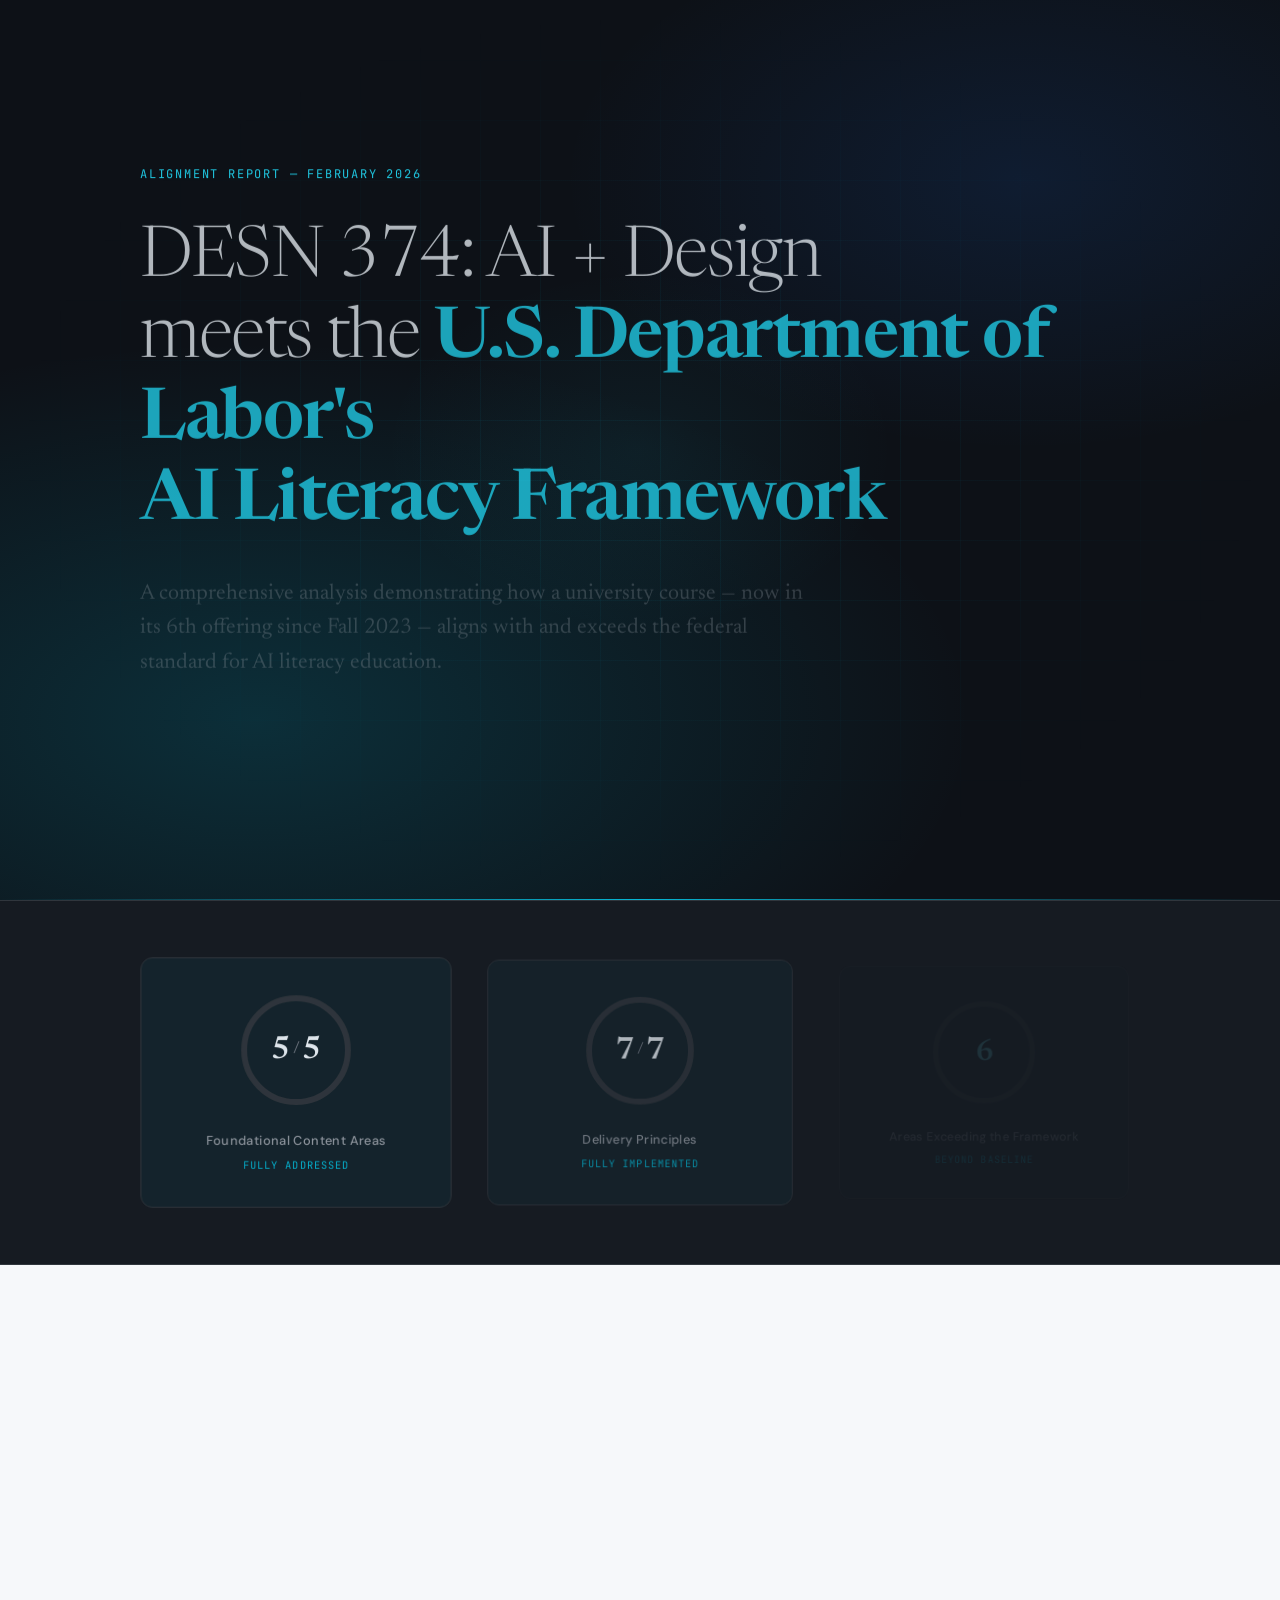
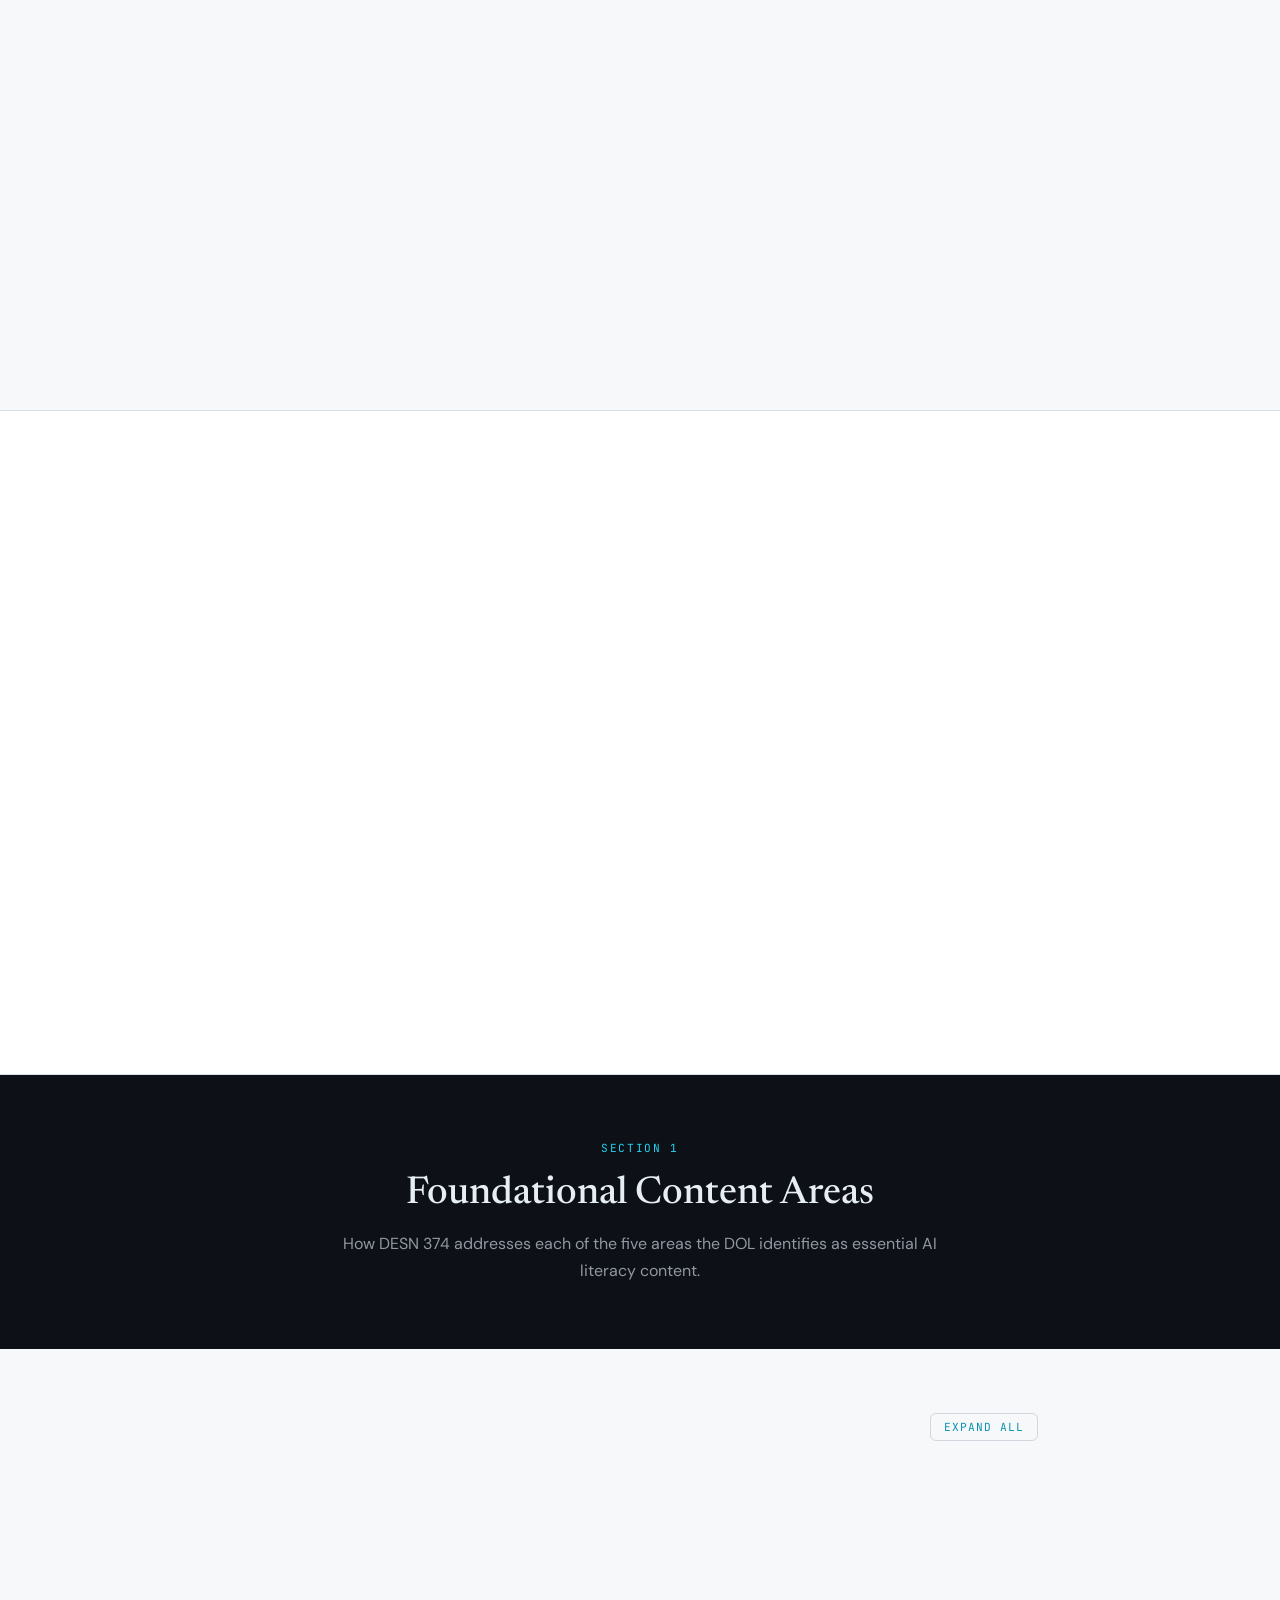
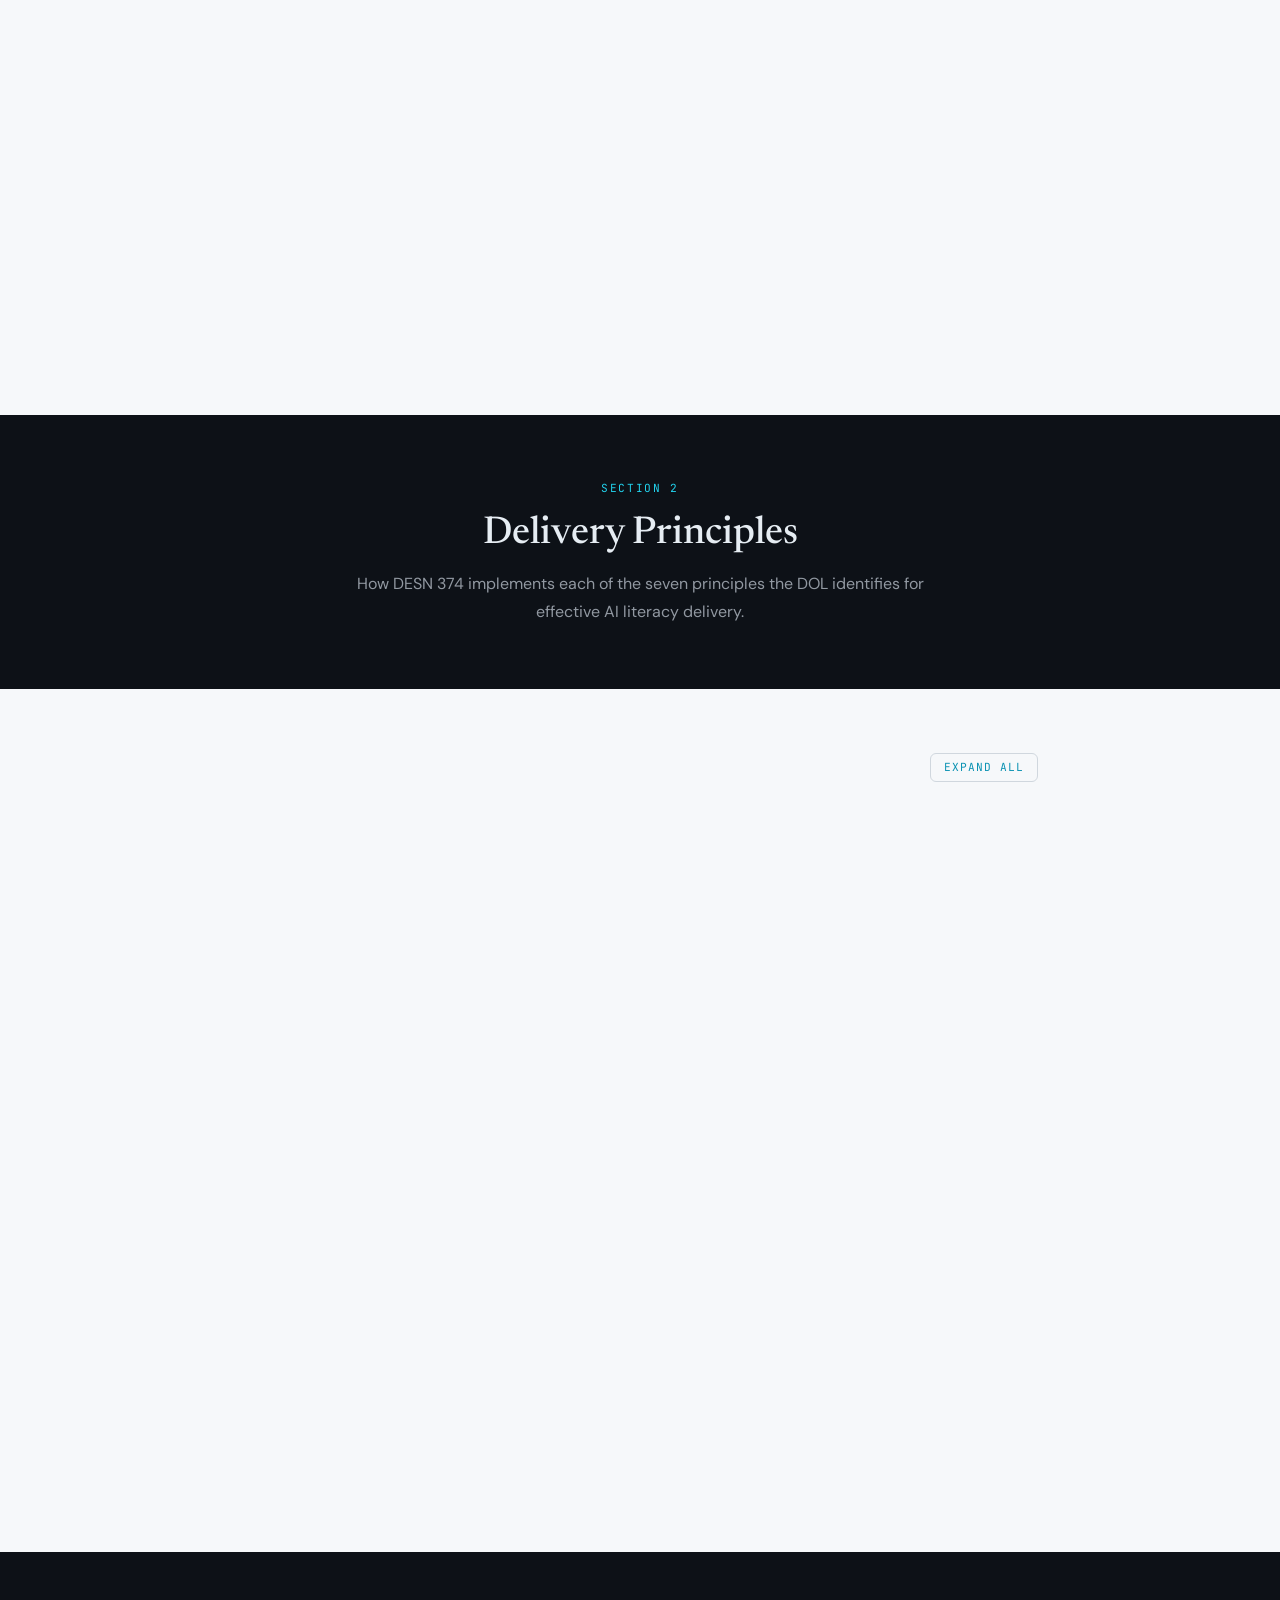
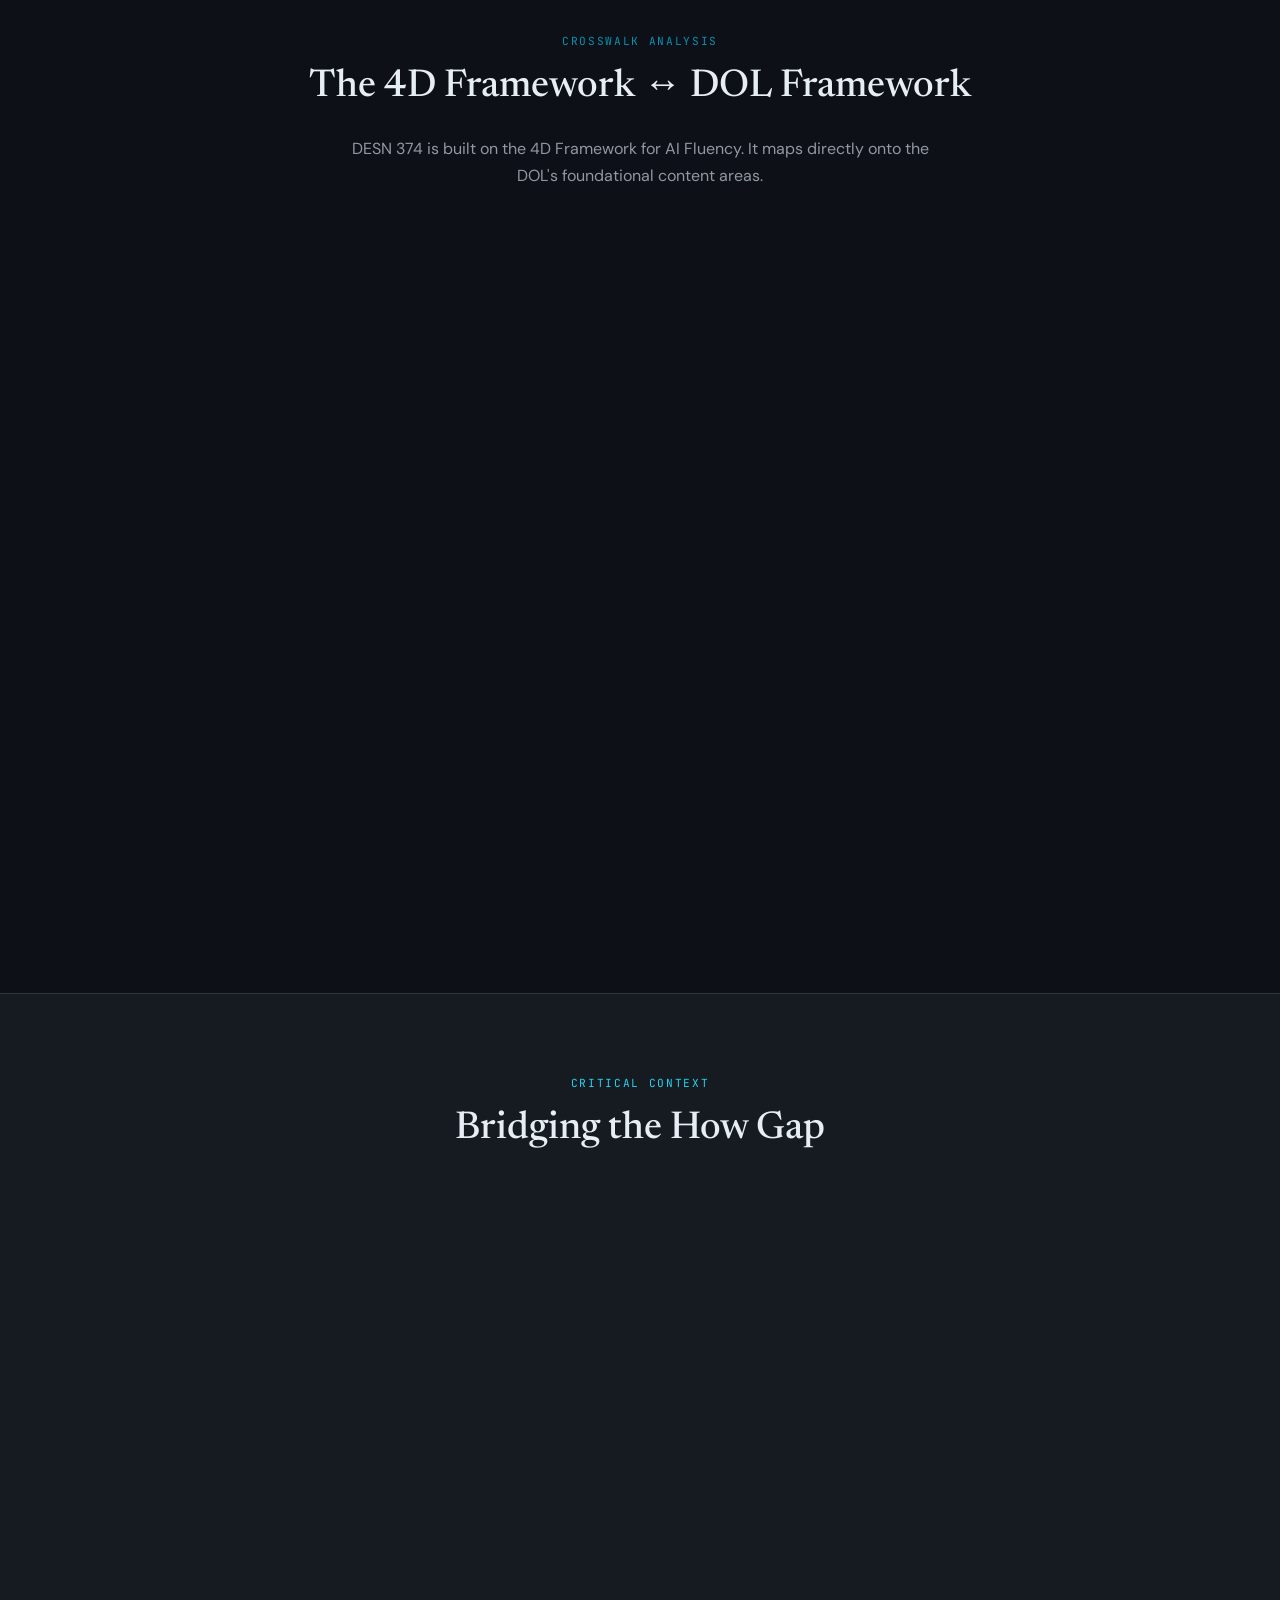
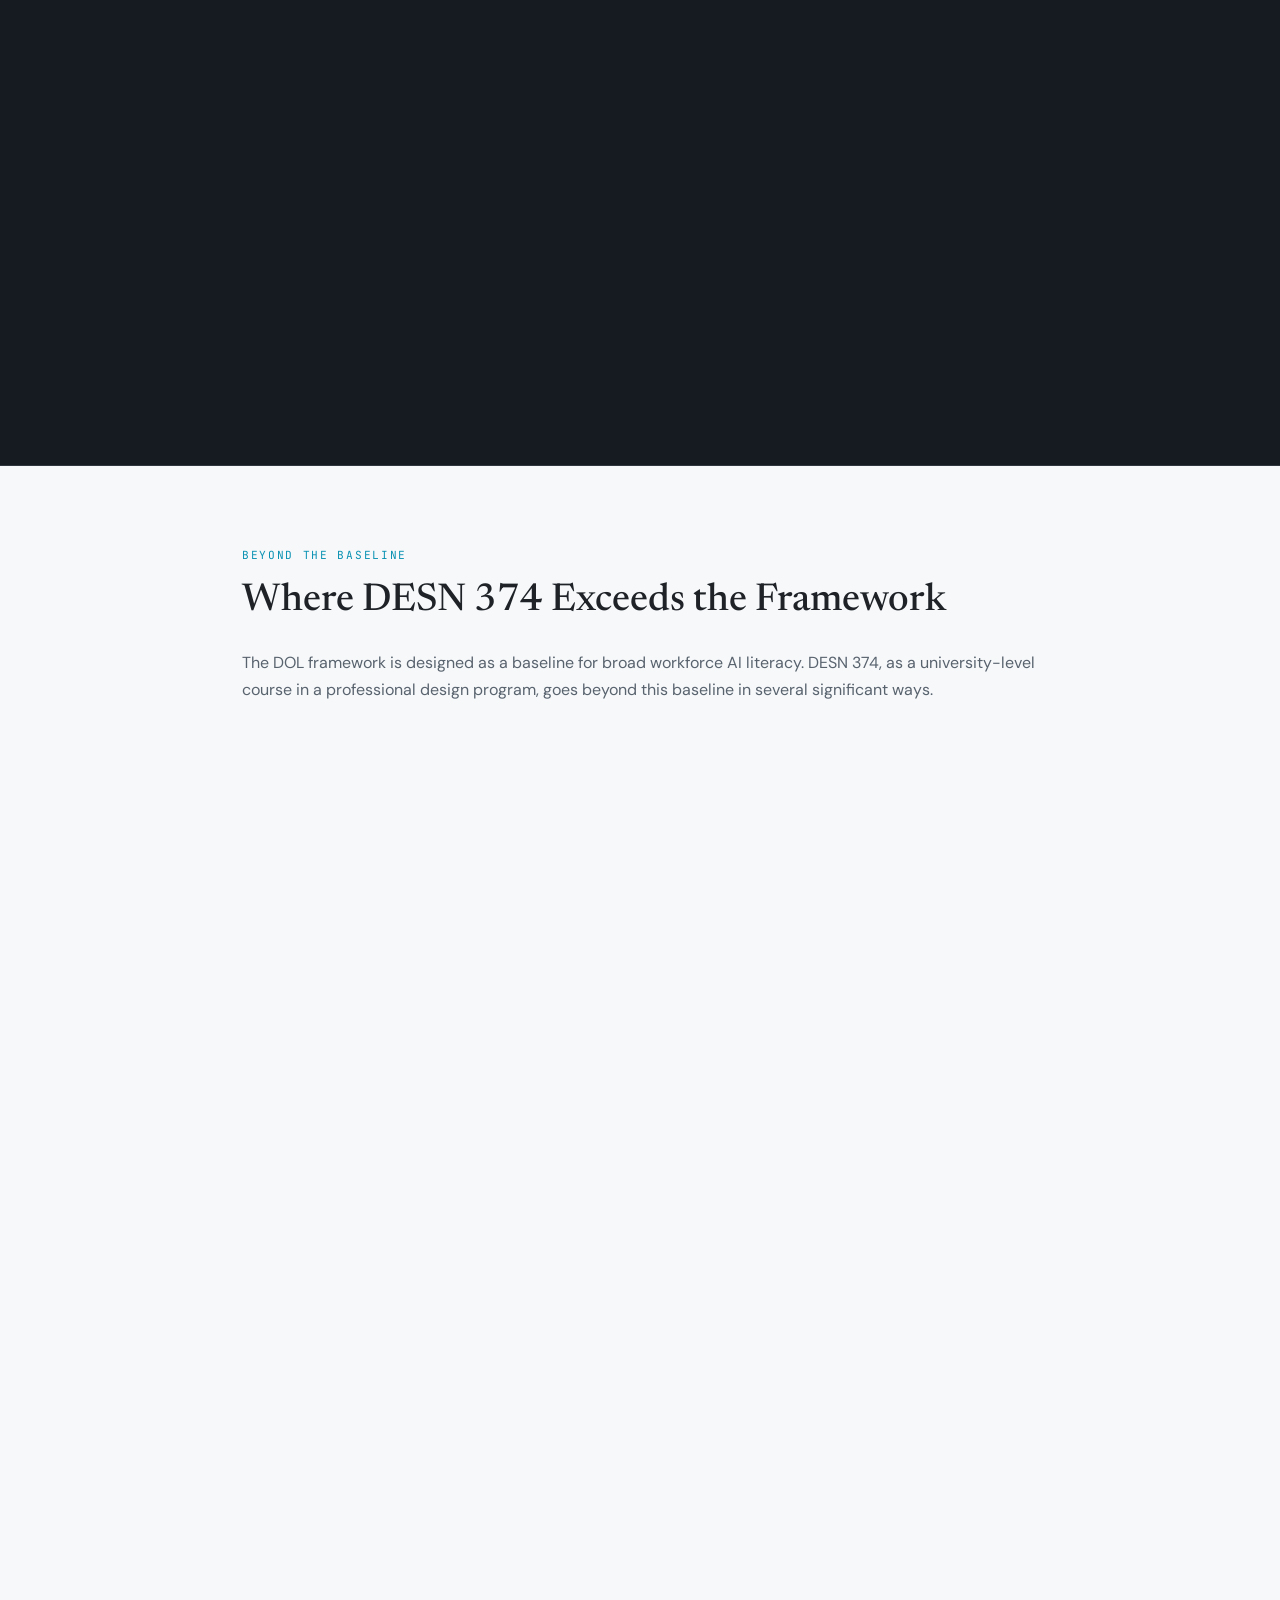
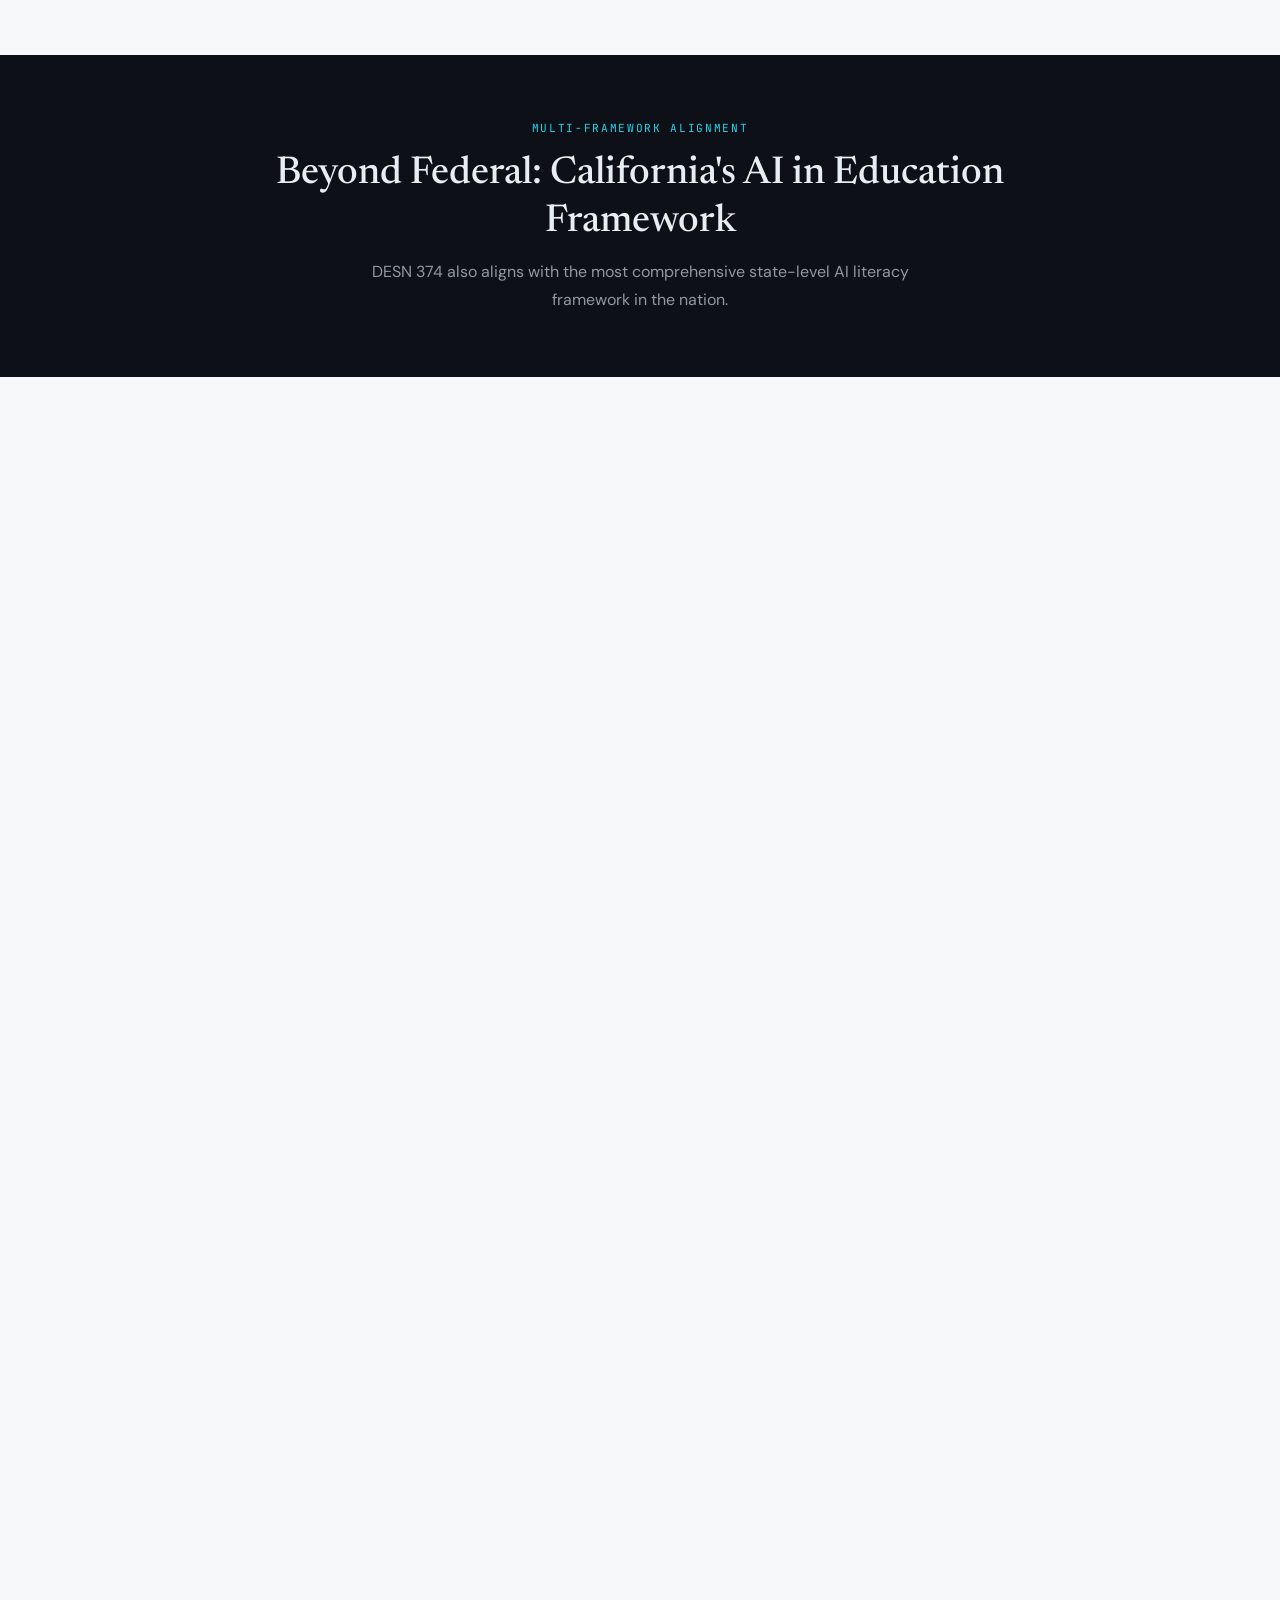
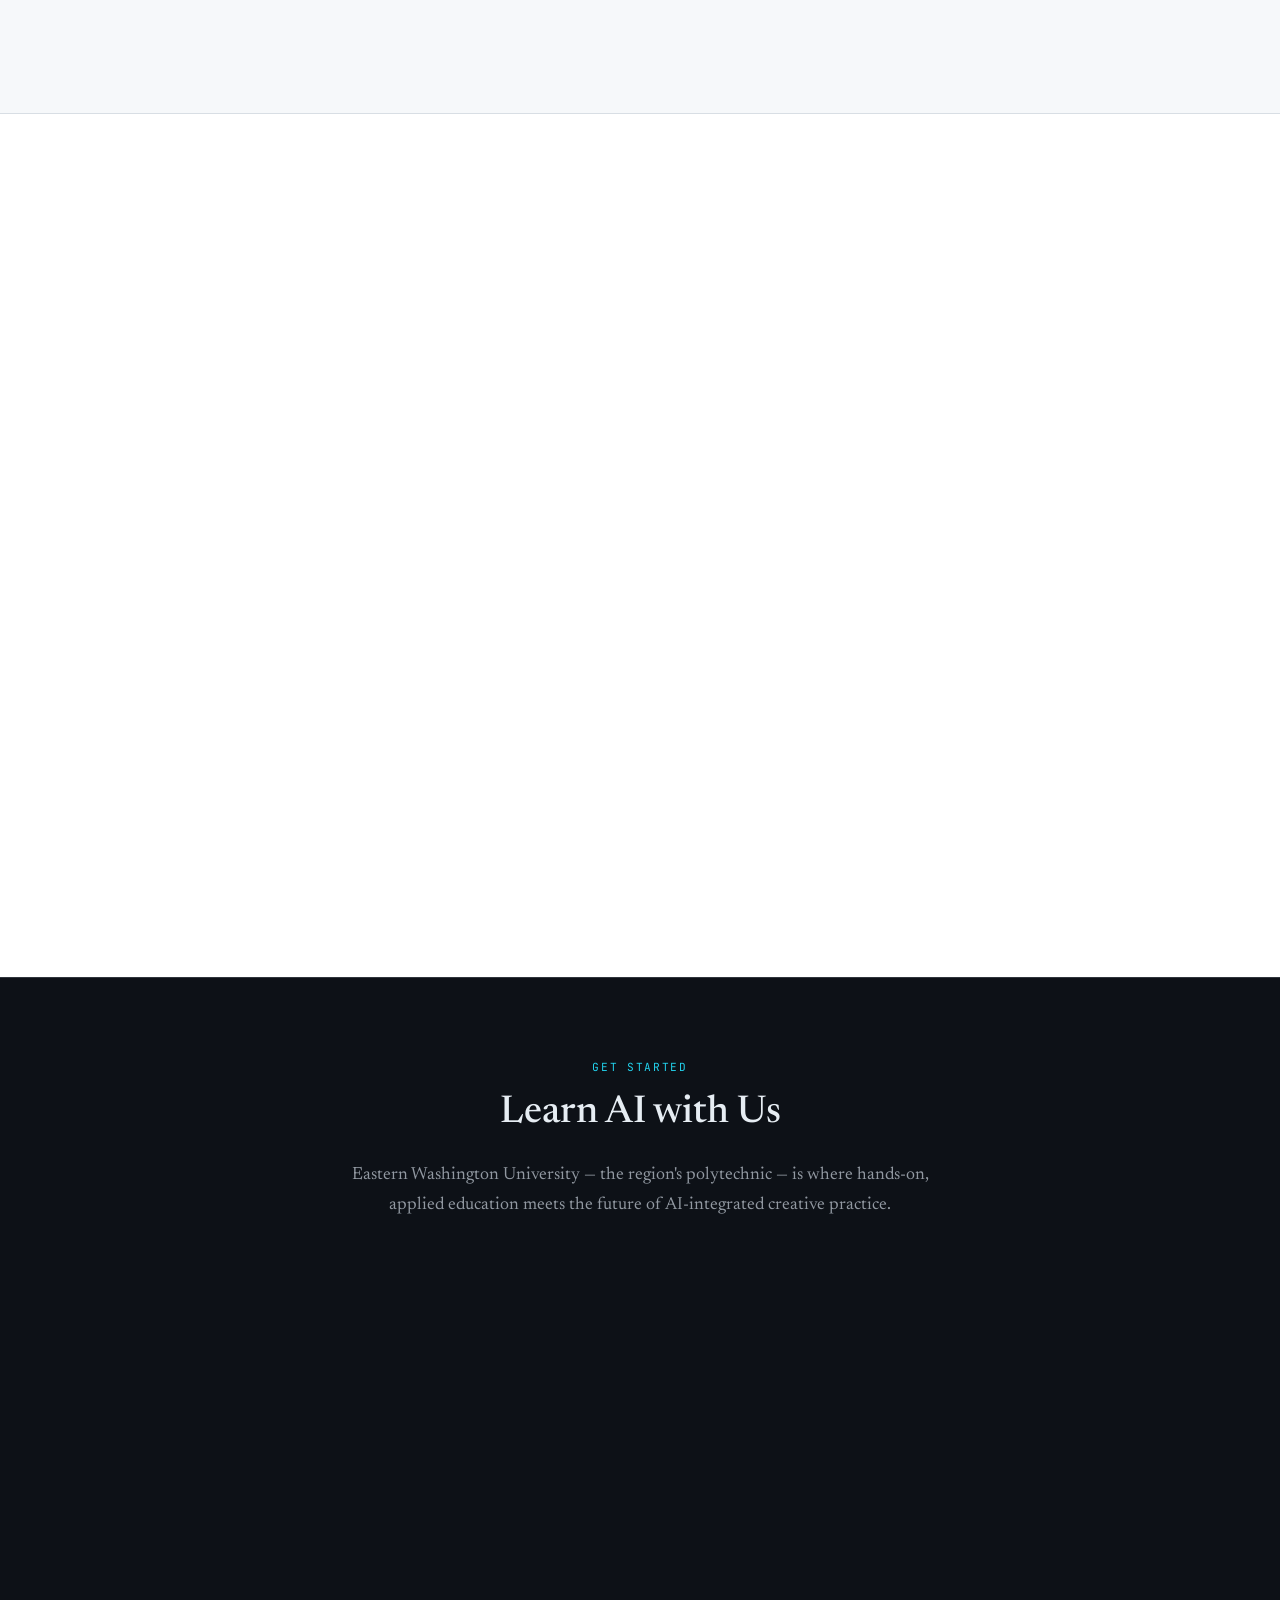
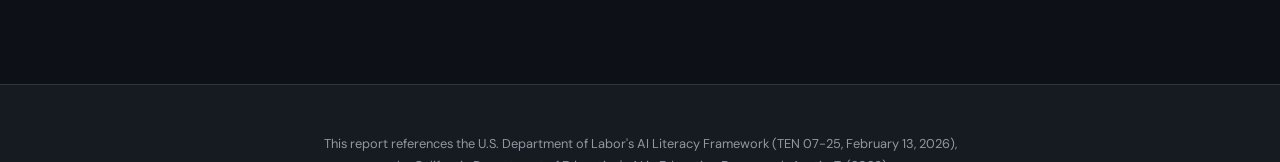
==== index.html @ f333338f "Add index.html redirect to alignment report Co-Authored-By: Claude Opus 4.6 <noreply@anthropic.com>" ====
<!DOCTYPE html>
<html lang="en">
<head>
<meta charset="UTF-8">
<meta http-equiv="refresh" content="0;url=alignment-report.html">
<title>Redirecting…</title>
</head>
<body>
<p><a href="alignment-report.html">View the alignment report</a></p>
</body>
</html>
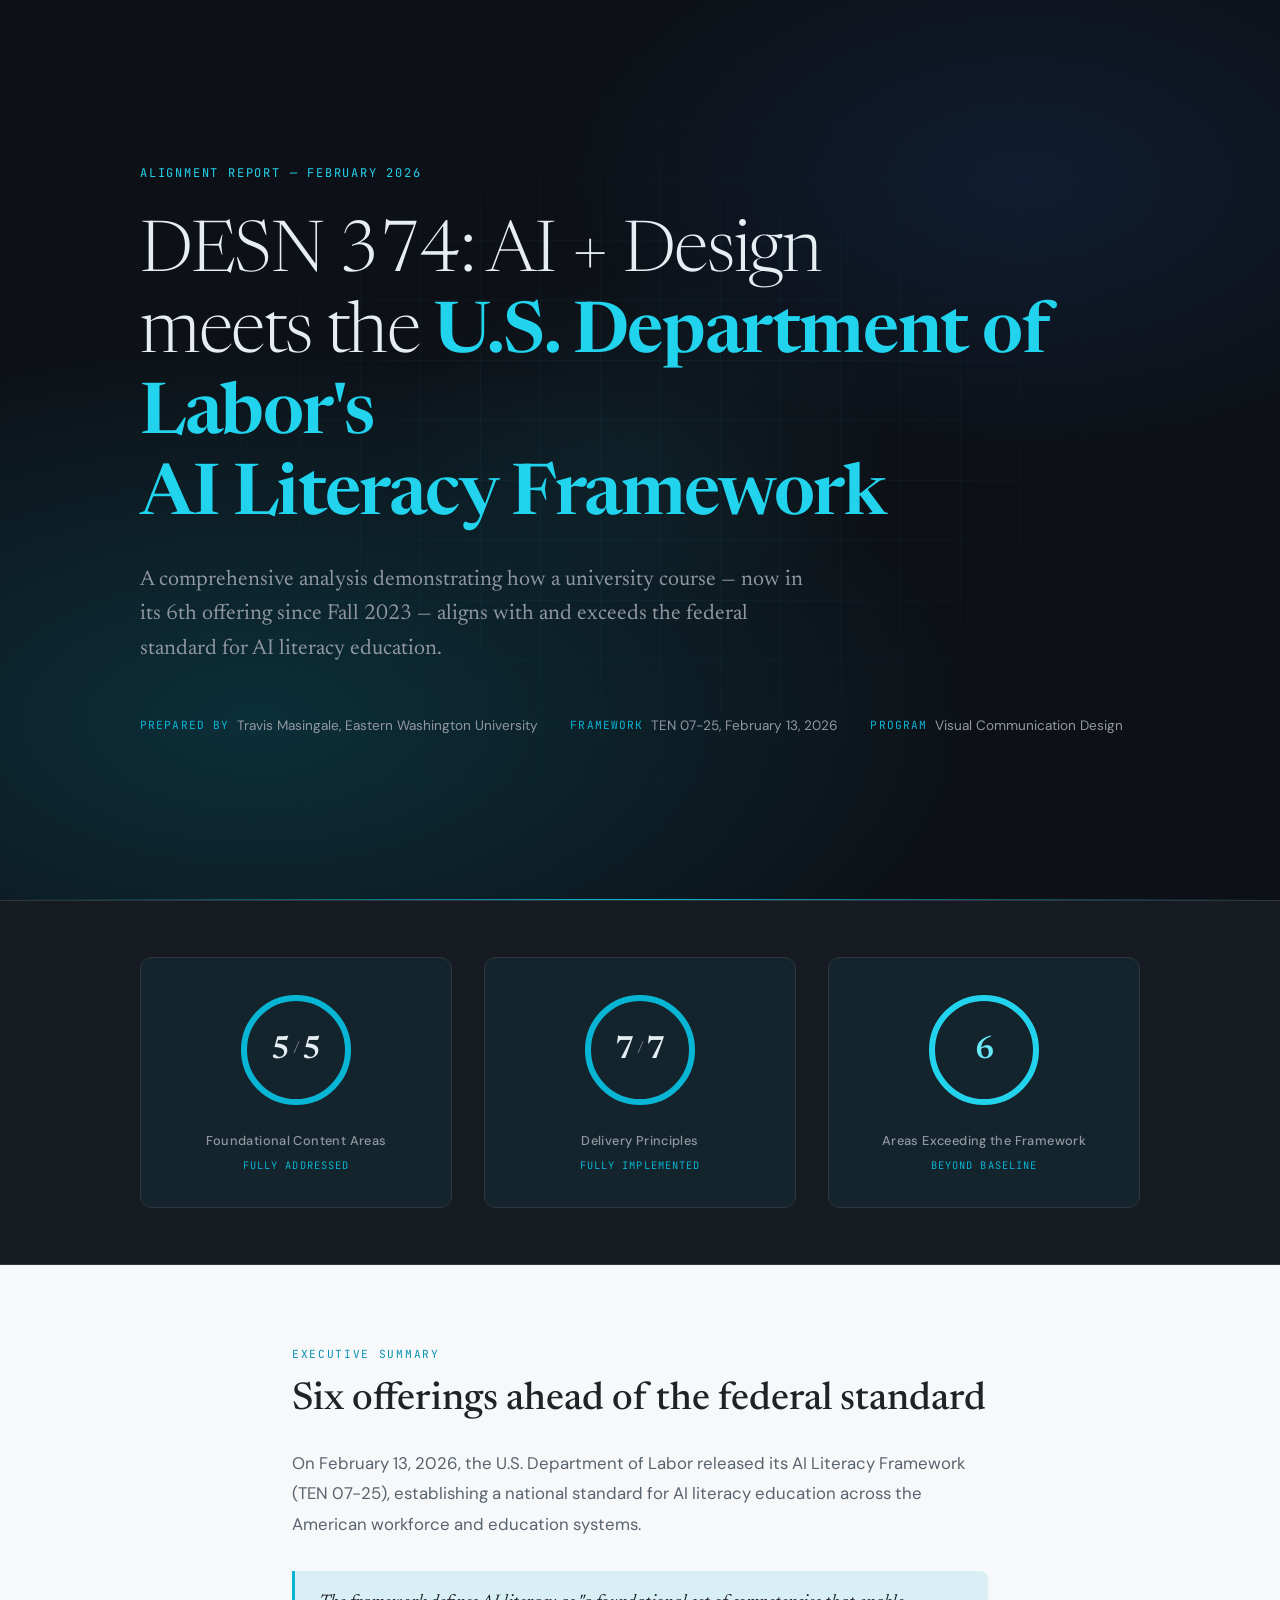
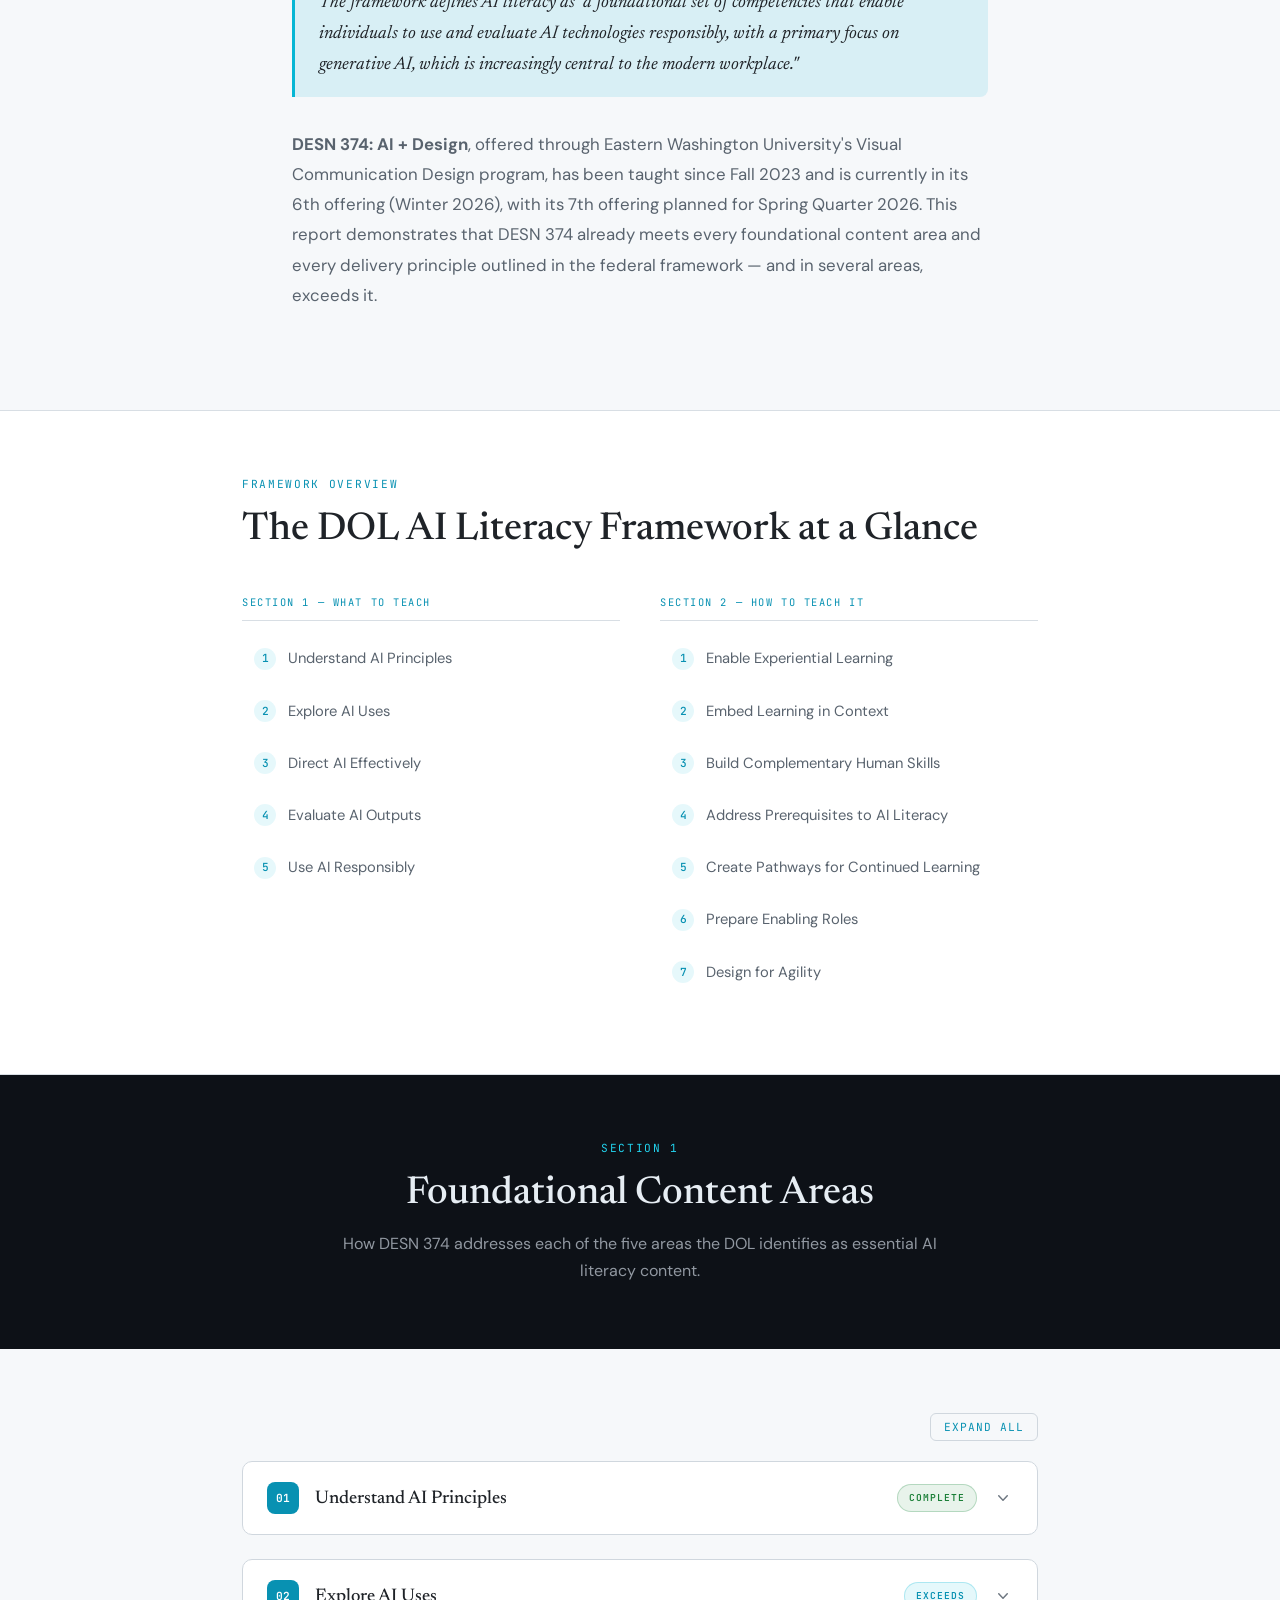
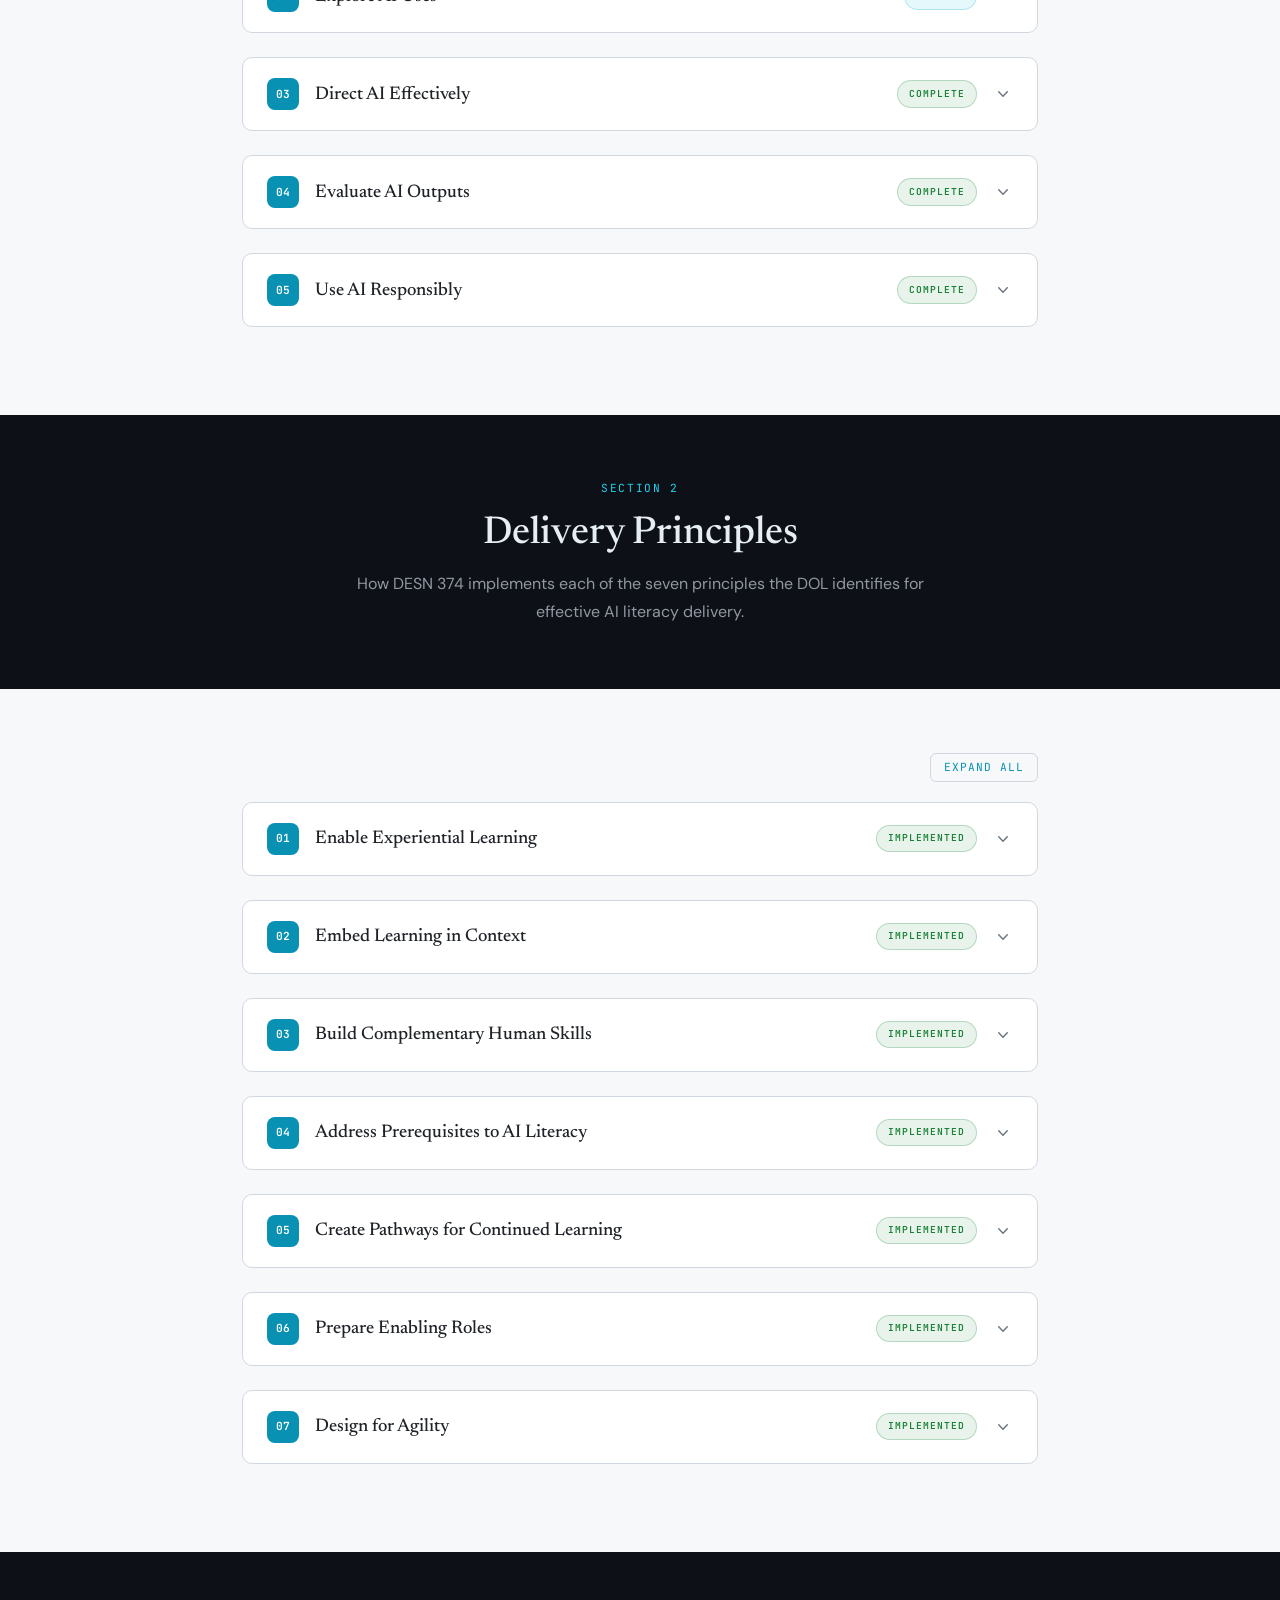
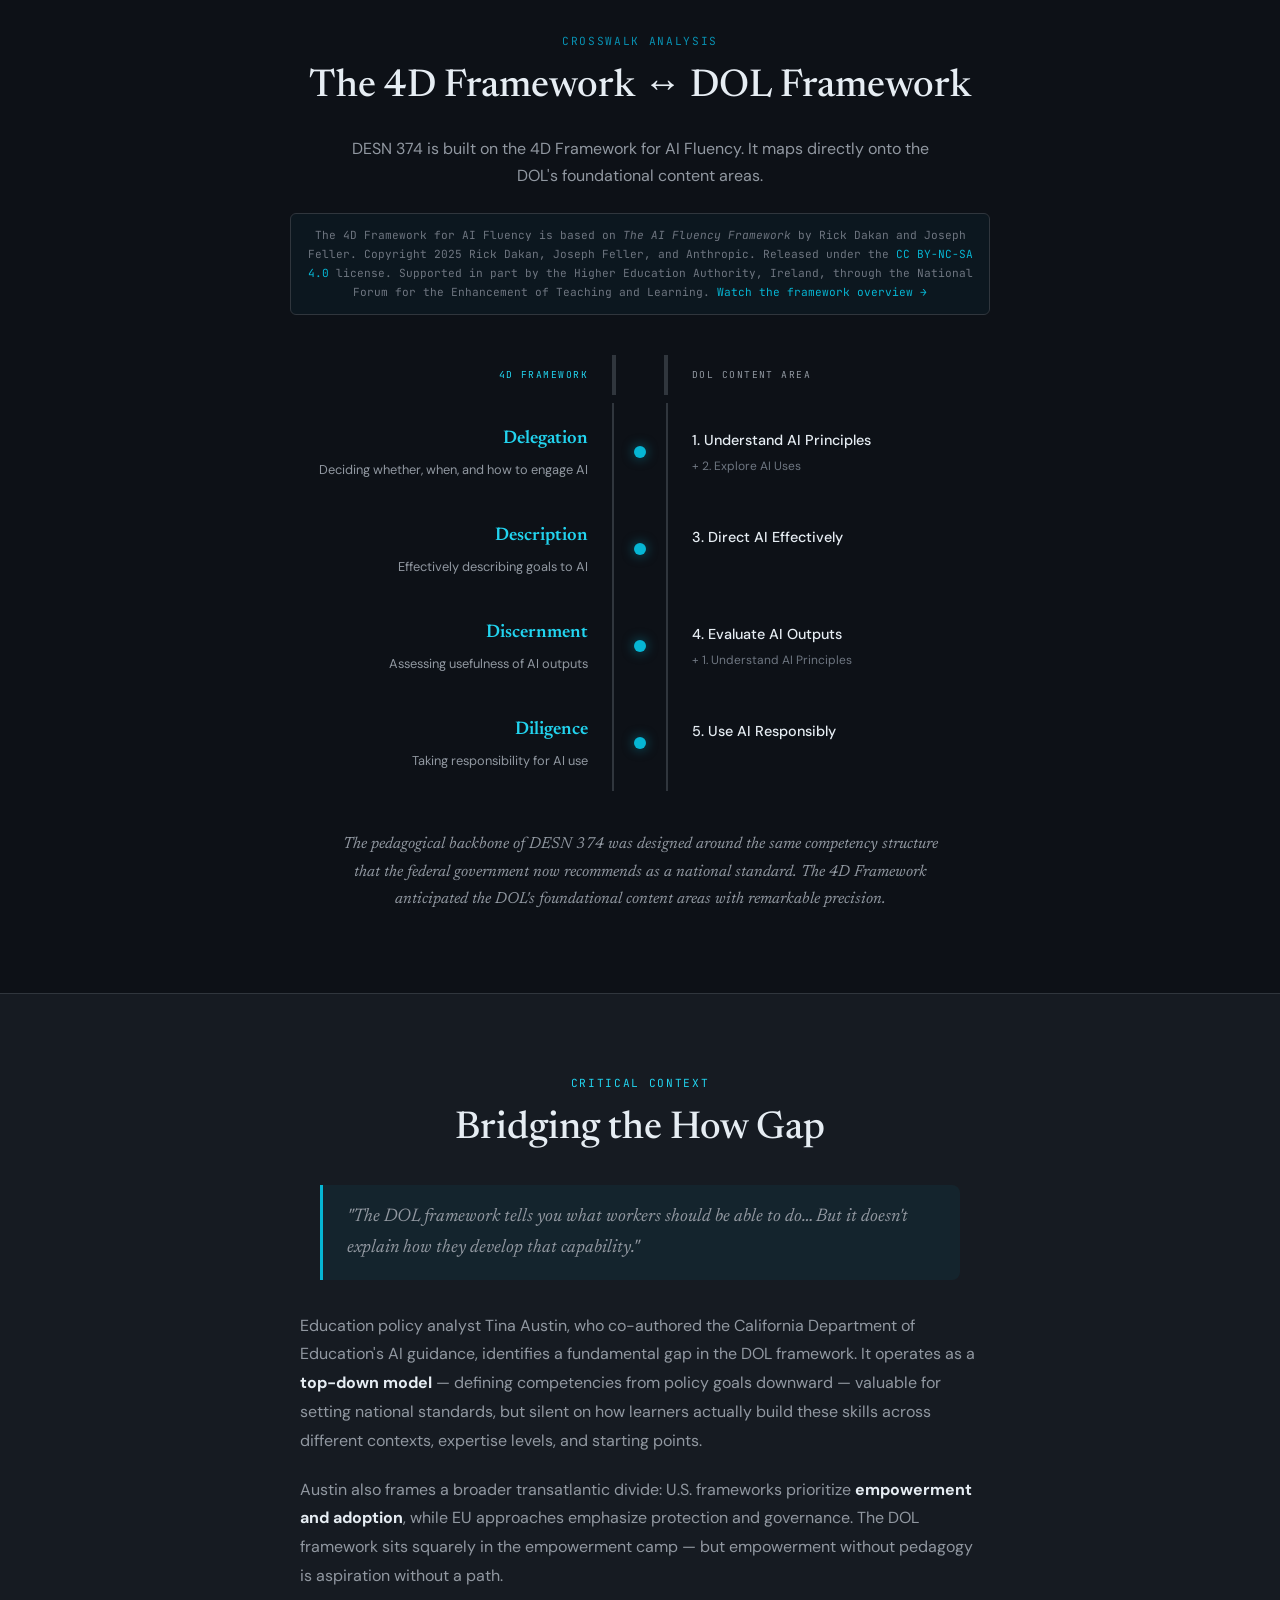
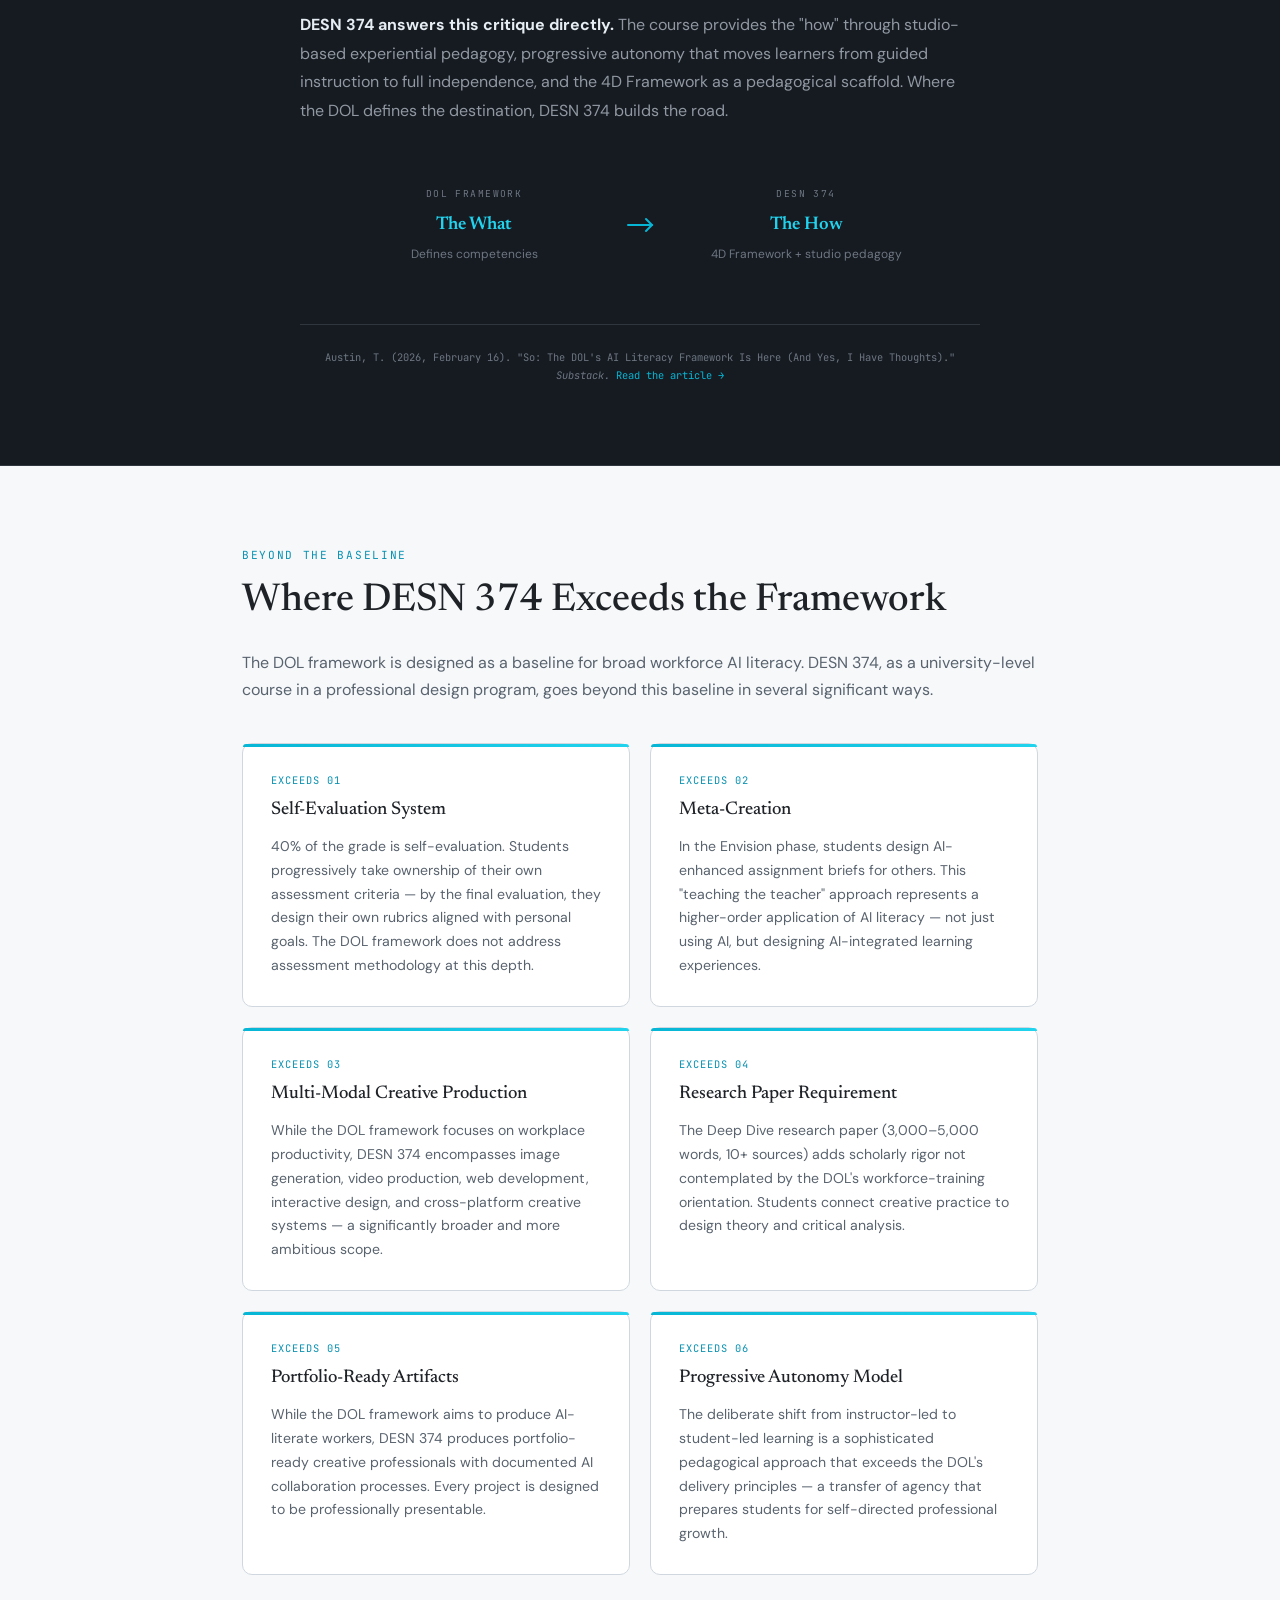
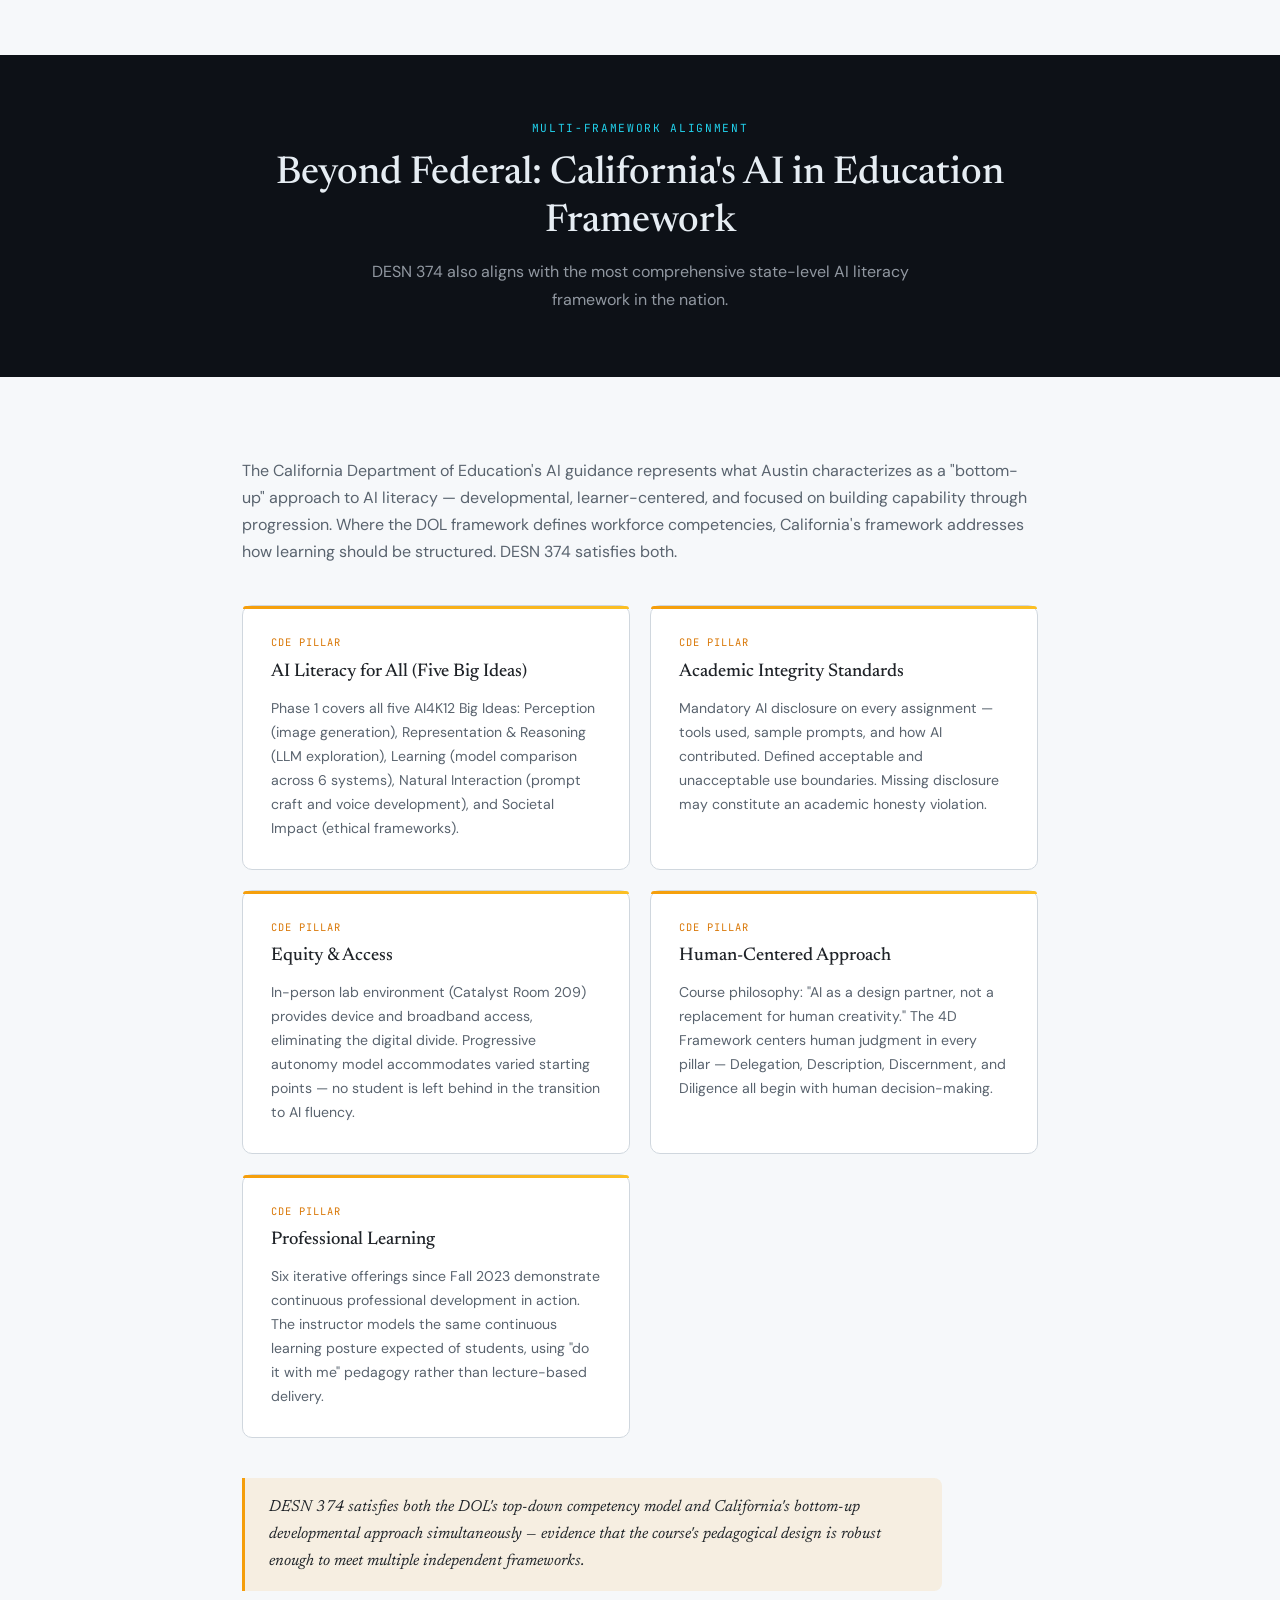
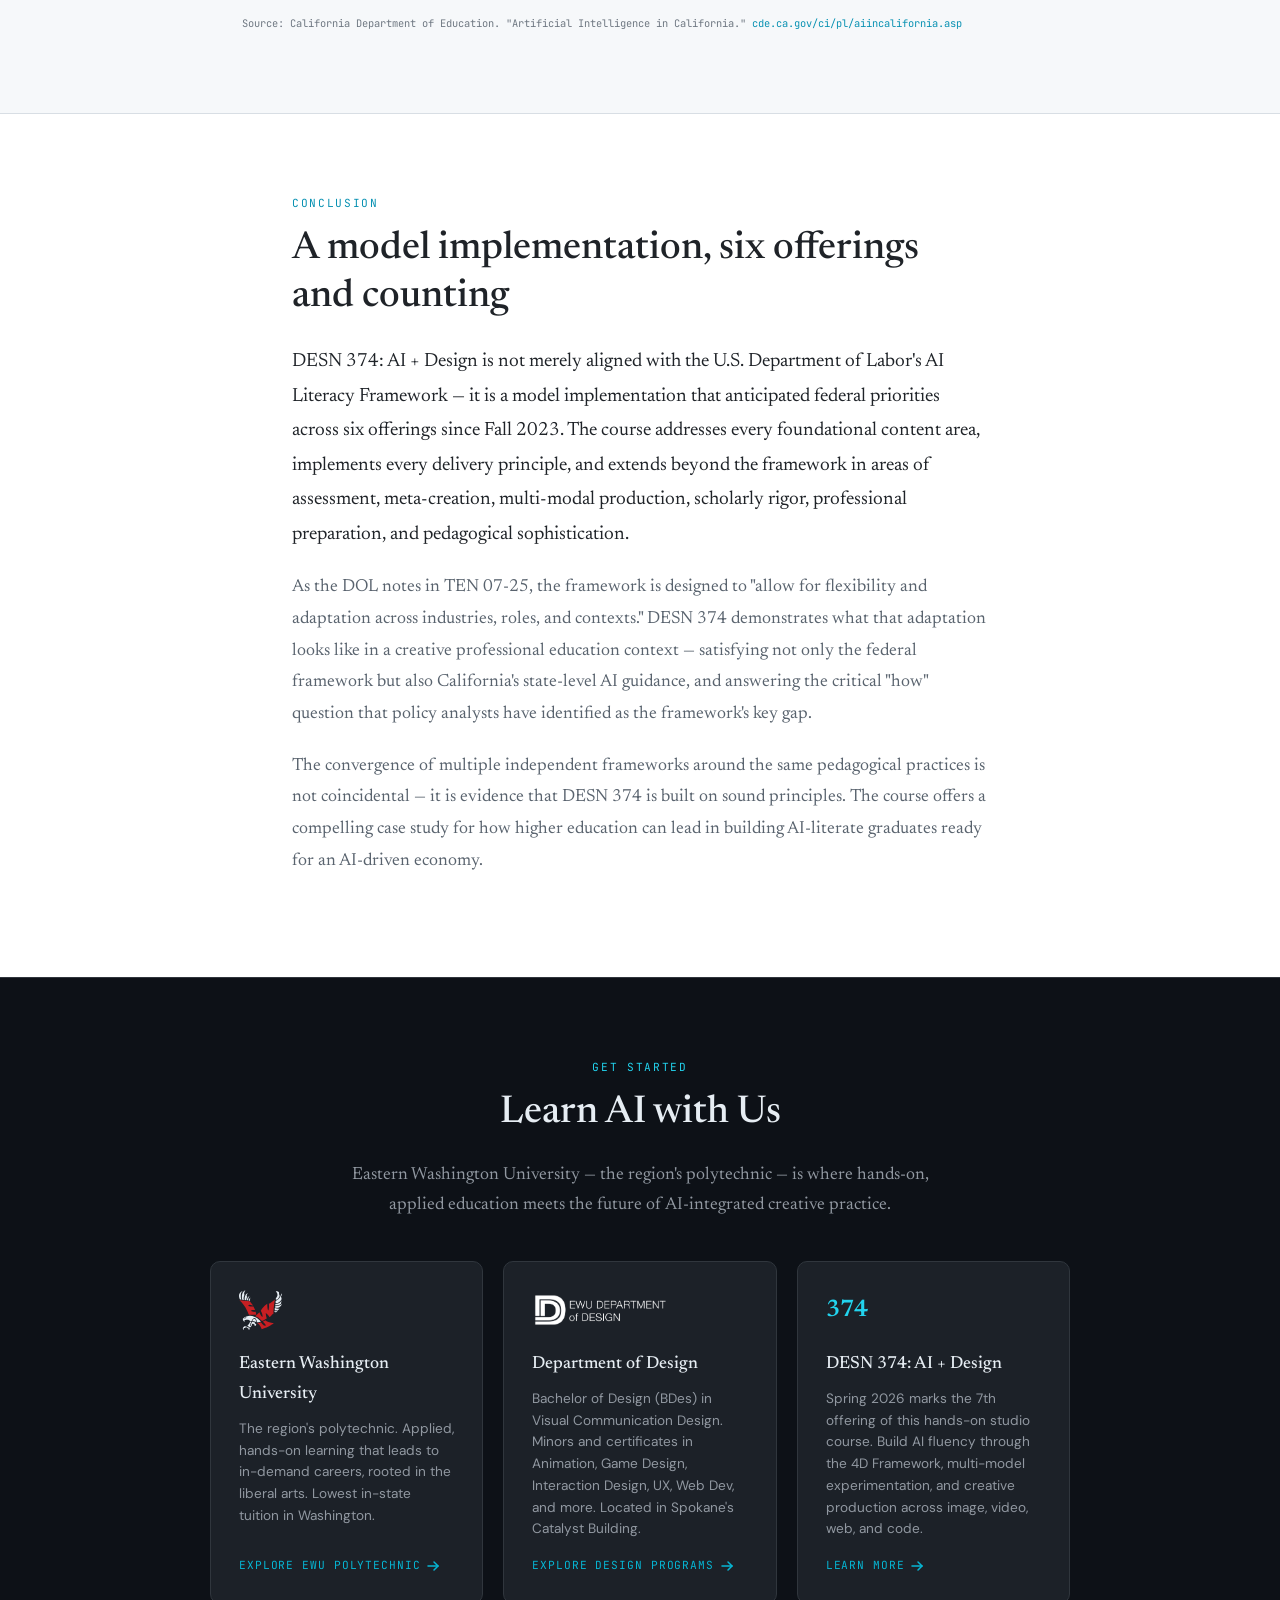
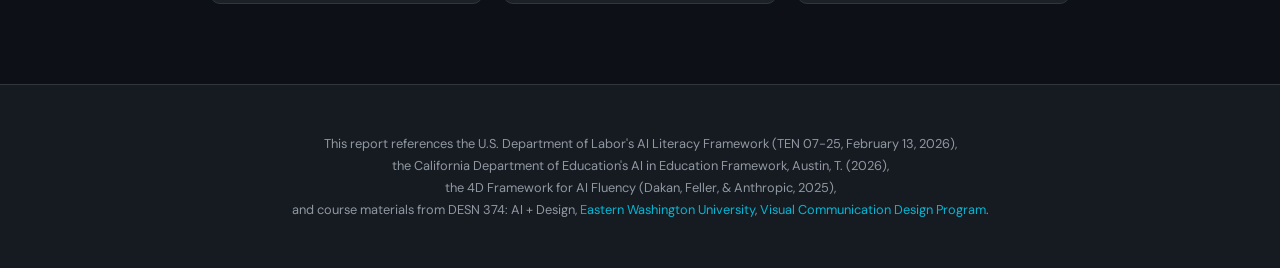
==== commit b2689f3f: "Rename alignment-report.html to index.html" ====
--- a/index.html
+++ b/index.html
@@ -2,10 +2,975 @@
 <html lang="en">
 <head>
 <meta charset="UTF-8">
-<meta http-equiv="refresh" content="0;url=alignment-report.html">
-<title>Redirecting…</title>
+<meta name="viewport" content="width=device-width, initial-scale=1.0">
+<title>DESN 374 &times; DOL AI Literacy Framework &mdash; Alignment Report</title>
+<link rel="preconnect" href="https://fonts.googleapis.com">
+<link href="https://fonts.googleapis.com/css2?family=Newsreader:ital,opsz,wght@0,6..72,300;0,6..72,400;0,6..72,500;0,6..72,600;0,6..72,700;1,6..72,400;1,6..72,500&family=DM+Sans:ital,wght@0,300;0,400;0,500;0,600;0,700;1,400&family=JetBrains+Mono:wght@400;500&display=swap" rel="stylesheet">
+<link rel="stylesheet" href="alignment-report.css">
 </head>
 <body>
-<p><a href="alignment-report.html">View the alignment report</a></p>
+
+<!-- Skip Link (accessibility) -->
+<a href="#main-content" class="skip-link">Skip to main content</a>
+
+<!-- ============================================
+     HERO
+     ============================================ -->
+<section class="hero">
+  <div class="hero-grid"></div>
+  <div class="hero-content">
+    <div class="hero-eyebrow">Alignment Report &mdash; February 2026</div>
+    <h1 class="hero-title">DESN&nbsp;374: AI&nbsp;+&nbsp;Design<br>meets the <strong>U.S. Department of Labor's<br>AI Literacy Framework</strong></h1>
+    <p class="hero-subtitle">A comprehensive analysis demonstrating how a university course — now in its 6th offering since Fall 2023 — aligns with and exceeds the federal standard for AI literacy education.</p>
+    <div class="hero-meta">
+      <span><span class="label">Prepared by</span> Travis Masingale, Eastern Washington University</span>
+      <span><span class="label">Framework</span> TEN 07-25, February 13, 2026</span>
+      <span><span class="label">Program</span> Visual Communication Design</span>
+    </div>
+  </div>
+</section>
+
+<!-- ============================================
+     SCORE BANNER
+     ============================================ -->
+<section class="score-banner">
+  <div class="score-banner-inner">
+    <div class="score-card">
+      <div class="score-ring">
+        <svg viewBox="0 0 120 120">
+          <circle class="track" cx="60" cy="60" r="52"/>
+          <circle class="fill" cx="60" cy="60" r="52"/>
+        </svg>
+        <div class="score-number">5<span>/</span>5</div>
+      </div>
+      <div class="score-label">Foundational Content Areas</div>
+      <div class="score-sublabel">Fully Addressed</div>
+    </div>
+    <div class="score-card">
+      <div class="score-ring">
+        <svg viewBox="0 0 120 120">
+          <circle class="track" cx="60" cy="60" r="52"/>
+          <circle class="fill" cx="60" cy="60" r="52"/>
+        </svg>
+        <div class="score-number">7<span>/</span>7</div>
+      </div>
+      <div class="score-label">Delivery Principles</div>
+      <div class="score-sublabel">Fully Implemented</div>
+    </div>
+    <div class="score-card">
+      <div class="score-ring">
+        <svg viewBox="0 0 120 120">
+          <circle class="track" cx="60" cy="60" r="52"/>
+          <circle class="fill" cx="60" cy="60" r="52" style="stroke: var(--teal-300);"/>
+        </svg>
+        <div class="score-number" style="color: var(--teal-200);">6</div>
+      </div>
+      <div class="score-label">Areas Exceeding the Framework</div>
+      <div class="score-sublabel">Beyond Baseline</div>
+    </div>
+  </div>
+</section>
+
+<!-- ============================================
+     EXECUTIVE SUMMARY
+     ============================================ -->
+<section class="executive-summary" id="main-content">
+  <div class="container reveal">
+    <span class="section-number">Executive Summary</span>
+    <h2 class="section-title">Six offerings ahead of the federal standard</h2>
+    <p>On February 13, 2026, the U.S. Department of Labor released its AI Literacy Framework (TEN 07-25), establishing a national standard for AI literacy education across the American workforce and education systems.</p>
+    <div class="definition">
+      The framework defines AI literacy as "a foundational set of competencies that enable individuals to use and evaluate AI technologies responsibly, with a primary focus on generative AI, which is increasingly central to the modern workplace."
+    </div>
+    <p><strong>DESN 374: AI + Design</strong>, offered through Eastern Washington University's Visual Communication Design program, has been taught since Fall 2023 and is currently in its 6th offering (Winter 2026), with its 7th offering planned for Spring Quarter 2026. This report demonstrates that DESN 374 already meets every foundational content area and every delivery principle outlined in the federal framework &mdash; and in several areas, exceeds it.</p>
+  </div>
+</section>
+
+<!-- ============================================
+     FRAMEWORK OVERVIEW
+     ============================================ -->
+<section class="framework-overview">
+  <div class="container reveal">
+    <span class="section-number">Framework Overview</span>
+    <h2 class="section-title">The DOL AI Literacy Framework at a Glance</h2>
+    <div class="two-col">
+      <div>
+        <div class="col-header">Section 1 &mdash; What to Teach</div>
+        <ul class="framework-list">
+          <li><span class="num">1</span> Understand AI Principles</li>
+          <li><span class="num">2</span> Explore AI Uses</li>
+          <li><span class="num">3</span> Direct AI Effectively</li>
+          <li><span class="num">4</span> Evaluate AI Outputs</li>
+          <li><span class="num">5</span> Use AI Responsibly</li>
+        </ul>
+      </div>
+      <div>
+        <div class="col-header">Section 2 &mdash; How to Teach It</div>
+        <ul class="framework-list">
+          <li><span class="num">1</span> Enable Experiential Learning</li>
+          <li><span class="num">2</span> Embed Learning in Context</li>
+          <li><span class="num">3</span> Build Complementary Human Skills</li>
+          <li><span class="num">4</span> Address Prerequisites to AI Literacy</li>
+          <li><span class="num">5</span> Create Pathways for Continued Learning</li>
+          <li><span class="num">6</span> Prepare Enabling Roles</li>
+          <li><span class="num">7</span> Design for Agility</li>
+        </ul>
+      </div>
+    </div>
+  </div>
+</section>
+
+<!-- ============================================
+     SECTION 1: FOUNDATIONAL CONTENT AREAS
+     ============================================ -->
+<div class="section-divider">
+  <div class="container">
+    <span class="section-number">Section 1</span>
+    <h2 class="section-title">Foundational Content Areas</h2>
+    <p>How DESN 374 addresses each of the five areas the DOL identifies as essential AI literacy content.</p>
+  </div>
+</div>
+
+<section class="alignment-section">
+  <div class="container">
+
+    <div class="section-controls">
+      <button class="toggle-all-btn" type="button">Expand All</button>
+    </div>
+
+    <!-- CONTENT AREA 1 -->
+    <div class="content-area reveal" id="ca1">
+      <div class="content-area-header">
+        <span class="ca-number">01</span>
+        <span class="ca-title">Understand AI Principles</span>
+        <span class="ca-badge complete">Complete</span>
+        <svg class="ca-chevron" viewBox="0 0 20 20" fill="currentColor"><path fill-rule="evenodd" d="M5.23 7.21a.75.75 0 011.06.02L10 11.168l3.71-3.938a.75.75 0 111.08 1.04l-4.25 4.5a.75.75 0 01-1.08 0l-4.25-4.5a.75.75 0 01.02-1.06z"/></svg>
+      </div>
+      <div class="content-area-body">
+        <div class="content-area-inner">
+          <div class="dol-quote">DOL: "A foundational component of AI literacy is developing a clear grasp of what artificial intelligence is and how it works&hellip; the vocabulary and mental models needed to understand how today's AI tools operate."</div>
+          <table class="alignment-table">
+            <thead><tr><th>DOL Sub-Area</th><th class="check-cell"></th><th>DESN 374 Course Element</th></tr></thead>
+            <tbody>
+              <tr>
+                <td>Pattern recognition &amp; probabilistic outputs</td>
+                <td class="check-cell"><span class="check-icon">&#10003;</span></td>
+                <td>Phase 1 "Immerse" (Weeks 1-5): Students test 6 different AI models, directly observing how the same prompt produces different outputs across systems</td>
+              </tr>
+              <tr>
+                <td>Capabilities and modalities</td>
+                <td class="check-cell"><span class="check-icon">&#10003;</span></td>
+                <td>AI Field Guide project: Students document text, image, video, and code generation capabilities across GPT-5.2, Claude Opus 4.5, Gemini 3.0 Pro, and 3 additional models</td>
+              </tr>
+              <tr>
+                <td>Training and inference</td>
+                <td class="check-cell"><span class="check-icon">&#10003;</span></td>
+                <td>Week 1 "Surveying the Landscape": Students research and map the AI ecosystem, understanding how models are built and deployed</td>
+              </tr>
+              <tr>
+                <td>Hallucinations and accuracy limits</td>
+                <td class="check-cell"><span class="check-icon">&#10003;</span></td>
+                <td>Week 2 "Calibrating Trust": An entire week dedicated to model testing and understanding reliability limits</td>
+              </tr>
+              <tr>
+                <td>Human design and oversight</td>
+                <td class="check-cell"><span class="check-icon">&#10003;</span></td>
+                <td>4D Framework "Delegation" pillar: Students learn to decide <em>whether, when, and how</em> to engage with AI &mdash; centering human judgment</td>
+              </tr>
+            </tbody>
+          </table>
+          <div class="strength-note"><strong>Strength of Alignment: Complete</strong> &mdash; Phase 1 is structured entirely around building mental models of how AI works through direct experimentation with multiple systems.</div>
+        </div>
+      </div>
+    </div>
+
+    <!-- CONTENT AREA 2 -->
+    <div class="content-area reveal" id="ca2">
+      <div class="content-area-header">
+        <span class="ca-number">02</span>
+        <span class="ca-title">Explore AI Uses</span>
+        <span class="ca-badge exceeds">Exceeds</span>
+        <svg class="ca-chevron" viewBox="0 0 20 20" fill="currentColor"><path fill-rule="evenodd" d="M5.23 7.21a.75.75 0 011.06.02L10 11.168l3.71-3.938a.75.75 0 111.08 1.04l-4.25 4.5a.75.75 0 01-1.08 0l-4.25-4.5a.75.75 0 01.02-1.06z"/></svg>
+      </div>
+      <div class="content-area-body">
+        <div class="content-area-inner">
+          <div class="dol-quote">DOL: "A core element of AI literacy is understanding how AI is being used across real-world workplace settings."</div>
+          <table class="alignment-table">
+            <thead><tr><th>DOL Sub-Area</th><th class="check-cell"></th><th>DESN 374 Course Element</th></tr></thead>
+            <tbody>
+              <tr>
+                <td>Productivity tools</td>
+                <td class="check-cell"><span class="check-icon">&#10003;</span></td>
+                <td>Students use AI for drafting, research synthesis (NotebookLM), and documentation throughout all phases</td>
+              </tr>
+              <tr>
+                <td>Information support</td>
+                <td class="check-cell"><span class="check-icon">&#10003;</span></td>
+                <td>NotebookLM for research synthesis; LLMs for background research and source management</td>
+              </tr>
+              <tr>
+                <td>Creative assistance</td>
+                <td class="check-cell"><span class="check-icon">&#10003;</span></td>
+                <td>Core to the course &mdash; Midjourney, DALL-E, Stable Diffusion, Firefly for image generation; Runway, Kling, Veo, Sora 2 for video</td>
+              </tr>
+              <tr>
+                <td>Task-specific applications</td>
+                <td class="check-cell"><span class="check-icon">&#10003;</span></td>
+                <td>Vibe coding (v0, Bolt, Lovable), code assistants (GitHub Copilot, Cursor), no-code app builders (Figma Make)</td>
+              </tr>
+              <tr>
+                <td>Decision-support systems</td>
+                <td class="check-cell"><span class="check-icon">&#10003;</span></td>
+                <td>Students use AI for project planning, research direction, and design decision-making throughout Phase 3</td>
+              </tr>
+            </tbody>
+          </table>
+          <div class="strength-note"><strong>Strength of Alignment: Complete and Exceeds</strong> &mdash; DESN 374 goes beyond workplace productivity to encompass creative, technical, and multi-modal AI applications across an exceptionally broad tool ecosystem.</div>
+        </div>
+      </div>
+    </div>
+
+    <!-- CONTENT AREA 3 -->
+    <div class="content-area reveal" id="ca3">
+      <div class="content-area-header">
+        <span class="ca-number">03</span>
+        <span class="ca-title">Direct AI Effectively</span>
+        <span class="ca-badge complete">Complete</span>
+        <svg class="ca-chevron" viewBox="0 0 20 20" fill="currentColor"><path fill-rule="evenodd" d="M5.23 7.21a.75.75 0 011.06.02L10 11.168l3.71-3.938a.75.75 0 111.08 1.04l-4.25 4.5a.75.75 0 01-1.08 0l-4.25-4.5a.75.75 0 01.02-1.06z"/></svg>
+      </div>
+      <div class="content-area-body">
+        <div class="content-area-inner">
+          <div class="dol-quote">DOL: "A core element of AI literacy is understanding how to interact with AI systems in ways that produce useful and relevant results."</div>
+          <table class="alignment-table">
+            <thead><tr><th>DOL Sub-Area</th><th class="check-cell"></th><th>DESN 374 Course Element</th></tr></thead>
+            <tbody>
+              <tr>
+                <td>Contextual framing</td>
+                <td class="check-cell"><span class="check-icon">&#10003;</span></td>
+                <td>4D Framework "Description" pillar: Effectively describing goals to prompt useful AI behaviors and outputs</td>
+              </tr>
+              <tr>
+                <td>Prompting techniques</td>
+                <td class="check-cell"><span class="check-icon">&#10003;</span></td>
+                <td>Week 3 "Directing Dialogue": Dedicated week on prompt craft and voice development. Prompt Engineering is a named PLO-2 competency</td>
+              </tr>
+              <tr>
+                <td>Supplying relevant input</td>
+                <td class="check-cell"><span class="check-icon">&#10003;</span></td>
+                <td>Students learn to provide design briefs, style references, and contextual parameters to AI systems</td>
+              </tr>
+              <tr>
+                <td>Iterating on outputs</td>
+                <td class="check-cell"><span class="check-icon">&#10003;</span></td>
+                <td>Built into every project &mdash; the studio format requires iterative refinement of AI-generated work</td>
+              </tr>
+              <tr>
+                <td>Avoiding vague prompts</td>
+                <td class="check-cell"><span class="check-icon">&#10003;</span></td>
+                <td>Grading policy explicitly states: "Prompt quality matters &mdash; minimal effort results in weak outcomes and lower grades"</td>
+              </tr>
+            </tbody>
+          </table>
+          <div class="strength-note"><strong>Strength of Alignment: Complete</strong> &mdash; Prompt engineering is not just covered but is a named technical competency with an entire week of focused instruction and ongoing practice.</div>
+        </div>
+      </div>
+    </div>
+
+    <!-- CONTENT AREA 4 -->
+    <div class="content-area reveal" id="ca4">
+      <div class="content-area-header">
+        <span class="ca-number">04</span>
+        <span class="ca-title">Evaluate AI Outputs</span>
+        <span class="ca-badge complete">Complete</span>
+        <svg class="ca-chevron" viewBox="0 0 20 20" fill="currentColor"><path fill-rule="evenodd" d="M5.23 7.21a.75.75 0 011.06.02L10 11.168l3.71-3.938a.75.75 0 111.08 1.04l-4.25 4.5a.75.75 0 01-1.08 0l-4.25-4.5a.75.75 0 01.02-1.06z"/></svg>
+      </div>
+      <div class="content-area-body">
+        <div class="content-area-inner">
+          <div class="dol-quote">DOL: "An essential part of AI literacy is learning how to assess the quality and usefulness of AI-generated outputs."</div>
+          <table class="alignment-table">
+            <thead><tr><th>DOL Sub-Area</th><th class="check-cell"></th><th>DESN 374 Course Element</th></tr></thead>
+            <tbody>
+              <tr>
+                <td>Verifying factual accuracy</td>
+                <td class="check-cell"><span class="check-icon">&#10003;</span></td>
+                <td>AI Use Expectation #2: "All AI-provided information must be validated with credible sources"</td>
+              </tr>
+              <tr>
+                <td>Assessing completeness and clarity</td>
+                <td class="check-cell"><span class="check-icon">&#10003;</span></td>
+                <td>Self-evaluation "Authorship &amp; Synthesis" category (35%): Students assess intentionality, iteration, and coherence of AI-augmented work</td>
+              </tr>
+              <tr>
+                <td>Spotting gaps or logical errors</td>
+                <td class="check-cell"><span class="check-icon">&#10003;</span></td>
+                <td>4D Framework "Discernment" pillar: Accurately assessing the usefulness of AI outputs and behaviors</td>
+              </tr>
+              <tr>
+                <td>Aligning with strategic intent</td>
+                <td class="check-cell"><span class="check-icon">&#10003;</span></td>
+                <td>Week 2 "Calibrating Trust": Students develop frameworks for when to trust and when to override AI outputs</td>
+              </tr>
+              <tr>
+                <td>Applying human judgment</td>
+                <td class="check-cell"><span class="check-icon">&#10003;</span></td>
+                <td>Course philosophy: "AI as a design partner, not a replacement for human creativity" &mdash; human judgment is positioned as essential throughout</td>
+              </tr>
+            </tbody>
+          </table>
+          <div class="strength-note"><strong>Strength of Alignment: Complete</strong> &mdash; The self-evaluation system (40% of the total grade) creates a sustained practice of critical output assessment that exceeds typical training approaches.</div>
+        </div>
+      </div>
+    </div>
+
+    <!-- CONTENT AREA 5 -->
+    <div class="content-area reveal" id="ca5">
+      <div class="content-area-header">
+        <span class="ca-number">05</span>
+        <span class="ca-title">Use AI Responsibly</span>
+        <span class="ca-badge complete">Complete</span>
+        <svg class="ca-chevron" viewBox="0 0 20 20" fill="currentColor"><path fill-rule="evenodd" d="M5.23 7.21a.75.75 0 011.06.02L10 11.168l3.71-3.938a.75.75 0 111.08 1.04l-4.25 4.5a.75.75 0 01-1.08 0l-4.25-4.5a.75.75 0 01.02-1.06z"/></svg>
+      </div>
+      <div class="content-area-body">
+        <div class="content-area-inner">
+          <div class="dol-quote">DOL: "Responsible use of AI is a core component of AI literacy&hellip; recognizing the limits of AI authority, protecting sensitive data, complying with workplace or legal requirements, and maintaining accountability for outcomes."</div>
+          <table class="alignment-table">
+            <thead><tr><th>DOL Sub-Area</th><th class="check-cell"></th><th>DESN 374 Course Element</th></tr></thead>
+            <tbody>
+              <tr>
+                <td>Protecting sensitive information</td>
+                <td class="check-cell"><span class="check-icon">&#10003;</span></td>
+                <td>Academic integrity policies address appropriate use boundaries and data handling</td>
+              </tr>
+              <tr>
+                <td>Following workplace policies</td>
+                <td class="check-cell"><span class="check-icon">&#10003;</span></td>
+                <td>Mandatory compliance with EWU academic integrity standards; work must be produced within course dates</td>
+              </tr>
+              <tr>
+                <td>Avoiding misuse or harm</td>
+                <td class="check-cell"><span class="check-icon">&#10003;</span></td>
+                <td>4D Framework "Diligence" pillar: Taking responsibility for what we do with AI and how we do it</td>
+              </tr>
+              <tr>
+                <td>Managing context-specific risks</td>
+                <td class="check-cell"><span class="check-icon">&#10003;</span></td>
+                <td>Students develop "ethical frameworks for AI use in design contexts" (named learning outcome)</td>
+              </tr>
+              <tr>
+                <td>Maintaining accountability</td>
+                <td class="check-cell"><span class="check-icon">&#10003;</span></td>
+                <td>Every assignment requires AI disclosure: tools used, sample prompts, and how AI contributed. Missing disclosure may constitute academic honesty violation</td>
+              </tr>
+            </tbody>
+          </table>
+          <div class="strength-note"><strong>Strength of Alignment: Complete</strong> &mdash; The mandatory disclosure requirement on every assignment creates a habit of accountability that directly mirrors professional responsible AI use.</div>
+        </div>
+      </div>
+    </div>
+
+  </div>
+</section>
+
+<!-- ============================================
+     SECTION 2: DELIVERY PRINCIPLES
+     ============================================ -->
+<div class="section-divider">
+  <div class="container">
+    <span class="section-number">Section 2</span>
+    <h2 class="section-title">Delivery Principles</h2>
+    <p>How DESN 374 implements each of the seven principles the DOL identifies for effective AI literacy delivery.</p>
+  </div>
+</div>
+
+<section class="alignment-section">
+  <div class="container">
+
+    <div class="section-controls">
+      <button class="toggle-all-btn" type="button">Expand All</button>
+    </div>
+
+    <!-- DELIVERY PRINCIPLE 1 -->
+    <div class="content-area reveal" id="dp1">
+      <div class="content-area-header">
+        <span class="ca-number">01</span>
+        <span class="ca-title">Enable Experiential Learning</span>
+        <span class="ca-badge complete">Implemented</span>
+        <svg class="ca-chevron" viewBox="0 0 20 20" fill="currentColor"><path fill-rule="evenodd" d="M5.23 7.21a.75.75 0 011.06.02L10 11.168l3.71-3.938a.75.75 0 111.08 1.04l-4.25 4.5a.75.75 0 01-1.08 0l-4.25-4.5a.75.75 0 01.02-1.06z"/></svg>
+      </div>
+      <div class="content-area-body">
+        <div class="content-area-inner">
+          <div class="dol-quote">DOL: "AI literacy is most effectively developed through direct, hands-on use."</div>
+          <table class="alignment-table">
+            <thead><tr><th>DOL Approach</th><th class="check-cell"></th><th>DESN 374 Implementation</th></tr></thead>
+            <tbody>
+              <tr>
+                <td>Real-world task integration</td>
+                <td class="check-cell"><span class="check-icon">&#10003;</span></td>
+                <td>Every class session involves direct AI tool use for design tasks</td>
+              </tr>
+              <tr>
+                <td>Interactive prompt exercises</td>
+                <td class="check-cell"><span class="check-icon">&#10003;</span></td>
+                <td>Week 3 "Directing Dialogue" &mdash; dedicated prompt craft exercises</td>
+              </tr>
+              <tr>
+                <td>Live feedback and iteration</td>
+                <td class="check-cell"><span class="check-icon">&#10003;</span></td>
+                <td>Studio format with real-time instructor demonstration ("do it with me" pedagogy)</td>
+              </tr>
+              <tr>
+                <td>Side-by-side comparisons</td>
+                <td class="check-cell"><span class="check-icon">&#10003;</span></td>
+                <td>AI Field Guide: Students compare outputs across 6 different AI models</td>
+              </tr>
+              <tr>
+                <td>Progressive difficulty levels</td>
+                <td class="check-cell"><span class="check-icon">&#10003;</span></td>
+                <td>Three-phase structure: guided instruction (Weeks 1-5) &rarr; shared direction (Week 6) &rarr; full autonomy (Weeks 7-11)</td>
+              </tr>
+            </tbody>
+          </table>
+        </div>
+      </div>
+    </div>
+
+    <!-- DELIVERY PRINCIPLE 2 -->
+    <div class="content-area reveal" id="dp2">
+      <div class="content-area-header">
+        <span class="ca-number">02</span>
+        <span class="ca-title">Embed Learning in Context</span>
+        <span class="ca-badge complete">Implemented</span>
+        <svg class="ca-chevron" viewBox="0 0 20 20" fill="currentColor"><path fill-rule="evenodd" d="M5.23 7.21a.75.75 0 011.06.02L10 11.168l3.71-3.938a.75.75 0 111.08 1.04l-4.25 4.5a.75.75 0 01-1.08 0l-4.25-4.5a.75.75 0 01.02-1.06z"/></svg>
+      </div>
+      <div class="content-area-body">
+        <div class="content-area-inner">
+          <div class="dol-quote">DOL: "AI literacy becomes more impactful when it is delivered in ways that are directly relevant to the worker's job, industry, or existing training experience."</div>
+          <table class="alignment-table">
+            <thead><tr><th>DOL Approach</th><th class="check-cell"></th><th>DESN 374 Implementation</th></tr></thead>
+            <tbody>
+              <tr>
+                <td>Industry-specific examples</td>
+                <td class="check-cell"><span class="check-icon">&#10003;</span></td>
+                <td>Entirely situated within Visual Communication Design &mdash; all examples, tools, and projects are design-industry specific</td>
+              </tr>
+              <tr>
+                <td>Occupational tasks &amp; workflows</td>
+                <td class="check-cell"><span class="check-icon">&#10003;</span></td>
+                <td>Students integrate AI into Adobe Creative Cloud workflows, build portfolio websites, create design systems</td>
+              </tr>
+              <tr>
+                <td>Cohort-specific considerations</td>
+                <td class="check-cell"><span class="check-icon">&#10003;</span></td>
+                <td>Course adjusts to student experience levels through progressive autonomy model and self-selected project paths</td>
+              </tr>
+            </tbody>
+          </table>
+          <div class="strength-note"><strong>Verdict: Fully Implemented</strong> &mdash; The course <em>is</em> contextualized learning. AI literacy is not an add-on module but the entire pedagogical structure.</div>
+        </div>
+      </div>
+    </div>
+
+    <!-- DELIVERY PRINCIPLE 3 -->
+    <div class="content-area reveal" id="dp3">
+      <div class="content-area-header">
+        <span class="ca-number">03</span>
+        <span class="ca-title">Build Complementary Human Skills</span>
+        <span class="ca-badge complete">Implemented</span>
+        <svg class="ca-chevron" viewBox="0 0 20 20" fill="currentColor"><path fill-rule="evenodd" d="M5.23 7.21a.75.75 0 011.06.02L10 11.168l3.71-3.938a.75.75 0 111.08 1.04l-4.25 4.5a.75.75 0 01-1.08 0l-4.25-4.5a.75.75 0 01.02-1.06z"/></svg>
+      </div>
+      <div class="content-area-body">
+        <div class="content-area-inner">
+          <div class="dol-quote">DOL: "AI tools do not function as standalone capabilities with fixed value. They are amplifiers of human input."</div>
+          <table class="alignment-table">
+            <thead><tr><th>DOL Approach</th><th class="check-cell"></th><th>DESN 374 Implementation</th></tr></thead>
+            <tbody>
+              <tr>
+                <td>Critical thinking integration</td>
+                <td class="check-cell"><span class="check-icon">&#10003;</span></td>
+                <td>Self-evaluation system requires students to critically assess their own AI-augmented work three times per quarter</td>
+              </tr>
+              <tr>
+                <td>Creative development exercises</td>
+                <td class="check-cell"><span class="check-icon">&#10003;</span></td>
+                <td>Core course activity &mdash; every project requires students to apply their own creativity to refine AI outputs</td>
+              </tr>
+              <tr>
+                <td>Communication refinement</td>
+                <td class="check-cell"><span class="check-icon">&#10003;</span></td>
+                <td>Design critique sessions and final presentations train communication skills</td>
+              </tr>
+              <tr>
+                <td>Values-based decision scenarios</td>
+                <td class="check-cell"><span class="check-icon">&#10003;</span></td>
+                <td>Ethical AI frameworks development is a named learning outcome</td>
+              </tr>
+              <tr>
+                <td>Domain expertise amplification</td>
+                <td class="check-cell"><span class="check-icon">&#10003;</span></td>
+                <td>Course philosophy explicitly positions AI as enhancing, not replacing, human design expertise</td>
+              </tr>
+            </tbody>
+          </table>
+        </div>
+      </div>
+    </div>
+
+    <!-- DELIVERY PRINCIPLE 4 -->
+    <div class="content-area reveal" id="dp4">
+      <div class="content-area-header">
+        <span class="ca-number">04</span>
+        <span class="ca-title">Address Prerequisites to AI Literacy</span>
+        <span class="ca-badge complete">Implemented</span>
+        <svg class="ca-chevron" viewBox="0 0 20 20" fill="currentColor"><path fill-rule="evenodd" d="M5.23 7.21a.75.75 0 011.06.02L10 11.168l3.71-3.938a.75.75 0 111.08 1.04l-4.25 4.5a.75.75 0 01-1.08 0l-4.25-4.5a.75.75 0 01.02-1.06z"/></svg>
+      </div>
+      <div class="content-area-body">
+        <div class="content-area-inner">
+          <div class="dol-quote">DOL: "AI literacy efforts can only be successful if learners have the foundational tools and access needed to engage with training."</div>
+          <table class="alignment-table">
+            <thead><tr><th>DOL Approach</th><th class="check-cell"></th><th>DESN 374 Implementation</th></tr></thead>
+            <tbody>
+              <tr>
+                <td>Evaluate baseline readiness</td>
+                <td class="check-cell"><span class="check-icon">&#10003;</span></td>
+                <td>DESN 216 Digital Foundations prerequisite ensures students have baseline digital skills</td>
+              </tr>
+              <tr>
+                <td>Access support options</td>
+                <td class="check-cell"><span class="check-icon">&#10003;</span></td>
+                <td>In-person lab environment (Catalyst Room 209) provides device and broadband access</td>
+              </tr>
+              <tr>
+                <td>Different starting points</td>
+                <td class="check-cell"><span class="check-icon">&#10003;</span></td>
+                <td>Progressive autonomy model starts with structured guidance before expecting independence</td>
+              </tr>
+              <tr>
+                <td>Digital literacy integration</td>
+                <td class="check-cell"><span class="check-icon">&#10003;</span></td>
+                <td>Prerequisite course covers foundational digital design tools and concepts</td>
+              </tr>
+            </tbody>
+          </table>
+        </div>
+      </div>
+    </div>
+
+    <!-- DELIVERY PRINCIPLE 5 -->
+    <div class="content-area reveal" id="dp5">
+      <div class="content-area-header">
+        <span class="ca-number">05</span>
+        <span class="ca-title">Create Pathways for Continued Learning</span>
+        <span class="ca-badge complete">Implemented</span>
+        <svg class="ca-chevron" viewBox="0 0 20 20" fill="currentColor"><path fill-rule="evenodd" d="M5.23 7.21a.75.75 0 011.06.02L10 11.168l3.71-3.938a.75.75 0 111.08 1.04l-4.25 4.5a.75.75 0 01-1.08 0l-4.25-4.5a.75.75 0 01.02-1.06z"/></svg>
+      </div>
+      <div class="content-area-body">
+        <div class="content-area-inner">
+          <div class="dol-quote">DOL: "AI literacy programs should establish visible routes for participants to build on what they have learned."</div>
+          <table class="alignment-table">
+            <thead><tr><th>DOL Approach</th><th class="check-cell"></th><th>DESN 374 Implementation</th></tr></thead>
+            <tbody>
+              <tr>
+                <td>Advance to AI proficiency</td>
+                <td class="check-cell"><span class="check-icon">&#10003;</span></td>
+                <td>Three-phase progression moves students from literacy (Phase 1) to proficiency (Phase 3) within a single quarter</td>
+              </tr>
+              <tr>
+                <td>Builder &amp; entrepreneurship pathways</td>
+                <td class="check-cell"><span class="check-icon">&#10003;</span></td>
+                <td>Advanced topics include vibe coding, MCP, RAG, agentic workflows &mdash; pathways to building AI-powered solutions</td>
+              </tr>
+              <tr>
+                <td>Stackable learning</td>
+                <td class="check-cell"><span class="check-icon">&#10003;</span></td>
+                <td>Phase structure (Immerse &rarr; Envision &rarr; Realize) builds skills in layers</td>
+              </tr>
+              <tr>
+                <td>Occupation-specific progressions</td>
+                <td class="check-cell"><span class="check-icon">&#10003;</span></td>
+                <td>Deep Dive project allows students to specialize in their chosen design domain</td>
+              </tr>
+              <tr>
+                <td>AI career pathways</td>
+                <td class="check-cell"><span class="check-icon">&#10003;</span></td>
+                <td>Portfolio website and research paper prepare students for AI-integrated design careers</td>
+              </tr>
+            </tbody>
+          </table>
+        </div>
+      </div>
+    </div>
+
+    <!-- DELIVERY PRINCIPLE 6 -->
+    <div class="content-area reveal" id="dp6">
+      <div class="content-area-header">
+        <span class="ca-number">06</span>
+        <span class="ca-title">Prepare Enabling Roles</span>
+        <span class="ca-badge complete">Implemented</span>
+        <svg class="ca-chevron" viewBox="0 0 20 20" fill="currentColor"><path fill-rule="evenodd" d="M5.23 7.21a.75.75 0 011.06.02L10 11.168l3.71-3.938a.75.75 0 111.08 1.04l-4.25 4.5a.75.75 0 01-1.08 0l-4.25-4.5a.75.75 0 01.02-1.06z"/></svg>
+      </div>
+      <div class="content-area-body">
+        <div class="content-area-inner">
+          <div class="dol-quote">DOL: "AI literacy efforts are more successful when the people supporting workers&hellip; are equipped with the right knowledge and tools to guide others effectively."</div>
+          <table class="alignment-table">
+            <thead><tr><th>DOL Approach</th><th class="check-cell"></th><th>DESN 374 Implementation</th></tr></thead>
+            <tbody>
+              <tr>
+                <td>Train-the-trainer models</td>
+                <td class="check-cell"><span class="check-icon">&#10003;</span></td>
+                <td>Envision phase: Students design AI-enhanced assignment briefs &mdash; a meta-creation exercise that trains them to teach AI literacy to others</td>
+              </tr>
+              <tr>
+                <td>Peer learning champions</td>
+                <td class="check-cell"><span class="check-icon">&#10003;</span></td>
+                <td>Peer critique networks and collaborative learning are built into the course structure</td>
+              </tr>
+              <tr>
+                <td>Career navigation support</td>
+                <td class="check-cell"><span class="check-icon">&#10003;</span></td>
+                <td>Portfolio and presentation components prepare students to navigate AI-integrated career paths</td>
+              </tr>
+            </tbody>
+          </table>
+          <div class="strength-note"><strong>Verdict: Fully Implemented</strong> &mdash; The meta-creation assignment is a particularly innovative approach to preparing enabling roles.</div>
+        </div>
+      </div>
+    </div>
+
+    <!-- DELIVERY PRINCIPLE 7 -->
+    <div class="content-area reveal" id="dp7">
+      <div class="content-area-header">
+        <span class="ca-number">07</span>
+        <span class="ca-title">Design for Agility</span>
+        <span class="ca-badge complete">Implemented</span>
+        <svg class="ca-chevron" viewBox="0 0 20 20" fill="currentColor"><path fill-rule="evenodd" d="M5.23 7.21a.75.75 0 011.06.02L10 11.168l3.71-3.938a.75.75 0 111.08 1.04l-4.25 4.5a.75.75 0 01-1.08 0l-4.25-4.5a.75.75 0 01.02-1.06z"/></svg>
+      </div>
+      <div class="content-area-body">
+        <div class="content-area-inner">
+          <div class="dol-quote">DOL: "AI technologies evolve at a pace unlike previous workplace tools&hellip; Training must be designed with built-in mechanisms for adaptation."</div>
+          <table class="alignment-table">
+            <thead><tr><th>DOL Approach</th><th class="check-cell"></th><th>DESN 374 Implementation</th></tr></thead>
+            <tbody>
+              <tr>
+                <td>Continuous content updates</td>
+                <td class="check-cell"><span class="check-icon">&#10003;</span></td>
+                <td>Course updated across 6 offerings since Fall 2023, with tool lists reflecting the latest AI capabilities (GPT-5.2, Gemini 3.0, Sora 2 in current iteration)</td>
+              </tr>
+              <tr>
+                <td>Feedback-driven iteration</td>
+                <td class="check-cell"><span class="check-icon">&#10003;</span></td>
+                <td>Three self-evaluation cycles per quarter provide continuous feedback loops</td>
+              </tr>
+              <tr>
+                <td>Modular content design</td>
+                <td class="check-cell"><span class="check-icon">&#10003;</span></td>
+                <td>Phase 3 is entirely student-directed &mdash; modular by design, adapting to emerging tools and student interests</td>
+              </tr>
+              <tr>
+                <td>Responsive use case selection</td>
+                <td class="check-cell"><span class="check-icon">&#10003;</span></td>
+                <td>Tool ecosystem is updated each offering to reflect current AI landscape</td>
+              </tr>
+              <tr>
+                <td>Outcome-driven iteration</td>
+                <td class="check-cell"><span class="check-icon">&#10003;</span></td>
+                <td>Self-evaluation system measures skill development, not just tool proficiency</td>
+              </tr>
+            </tbody>
+          </table>
+          <div class="strength-note"><strong>Verdict: Fully Implemented</strong> &mdash; The six-offering iteration history of the course itself demonstrates agility in action.</div>
+        </div>
+      </div>
+    </div>
+
+  </div>
+</section>
+
+<!-- ============================================
+     4D CROSSWALK
+     ============================================ -->
+<section class="crosswalk-section">
+  <div class="container">
+    <span class="section-number">Crosswalk Analysis</span>
+    <h2 class="section-title">The 4D Framework &harr; DOL Framework</h2>
+    <p class="crosswalk-intro">DESN 374 is built on the 4D Framework for AI Fluency. It maps directly onto the DOL's foundational content areas.</p>
+    <div class="framework-citation reveal">
+      The 4D Framework for AI Fluency is based on <em>The AI Fluency Framework</em> by Rick Dakan and Joseph Feller. Copyright 2025 Rick Dakan, Joseph Feller, and Anthropic. Released under the <a href="https://creativecommons.org/licenses/by-nc-sa/4.0/" target="_blank" rel="noopener">CC BY-NC-SA 4.0</a> license. Supported in part by the Higher Education Authority, Ireland, through the National Forum for the Enhancement of Teaching and Learning. <a href="https://www.youtube.com/watch?v=W4Ua6XFfX9w" target="_blank" rel="noopener">Watch the framework overview &rarr;</a>
+    </div>
+  </div>
+
+  <div class="crosswalk-grid reveal">
+    <div class="cw-col-label left">4D Framework</div>
+    <div class="cw-col-label center"></div>
+    <div class="cw-col-label right">DOL Content Area</div>
+
+    <div class="cw-left">
+      <div class="cw-pillar">Delegation</div>
+      <div class="cw-desc">Deciding whether, when, and how to engage AI</div>
+    </div>
+    <div class="cw-connector"><div class="cw-dot"></div></div>
+    <div class="cw-right">
+      <div class="cw-primary">1. Understand AI Principles</div>
+      <div class="cw-secondary">+ 2. Explore AI Uses</div>
+    </div>
+
+    <div class="cw-left">
+      <div class="cw-pillar">Description</div>
+      <div class="cw-desc">Effectively describing goals to AI</div>
+    </div>
+    <div class="cw-connector"><div class="cw-dot"></div></div>
+    <div class="cw-right">
+      <div class="cw-primary">3. Direct AI Effectively</div>
+      <div class="cw-secondary">&nbsp;</div>
+    </div>
+
+    <div class="cw-left">
+      <div class="cw-pillar">Discernment</div>
+      <div class="cw-desc">Assessing usefulness of AI outputs</div>
+    </div>
+    <div class="cw-connector"><div class="cw-dot"></div></div>
+    <div class="cw-right">
+      <div class="cw-primary">4. Evaluate AI Outputs</div>
+      <div class="cw-secondary">+ 1. Understand AI Principles</div>
+    </div>
+
+    <div class="cw-left">
+      <div class="cw-pillar">Diligence</div>
+      <div class="cw-desc">Taking responsibility for AI use</div>
+    </div>
+    <div class="cw-connector"><div class="cw-dot"></div></div>
+    <div class="cw-right">
+      <div class="cw-primary">5. Use AI Responsibly</div>
+      <div class="cw-secondary">&nbsp;</div>
+    </div>
+  </div>
+
+  <p class="crosswalk-note reveal">The pedagogical backbone of DESN 374 was designed around the same competency structure that the federal government now recommends as a national standard. The 4D Framework anticipated the DOL's foundational content areas with remarkable precision.</p>
+</section>
+
+<!-- ============================================
+     CRITICAL CONTEXT: BRIDGING THE HOW GAP
+     ============================================ -->
+<section class="critical-context">
+  <div class="container">
+    <span class="section-number">Critical Context</span>
+    <h2 class="section-title">Bridging the How Gap</h2>
+  </div>
+
+  <div class="dark-quote reveal">
+    "The DOL framework tells you what workers should be able to do&hellip; But it doesn't explain how they develop that capability."
+  </div>
+
+  <div class="container">
+    <p class="analysis reveal">Education policy analyst Tina Austin, who co-authored the California Department of Education's AI guidance, identifies a fundamental gap in the DOL framework. It operates as a <strong>top-down model</strong> &mdash; defining competencies from policy goals downward &mdash; valuable for setting national standards, but silent on how learners actually build these skills across different contexts, expertise levels, and starting points.</p>
+
+    <p class="analysis reveal">Austin also frames a broader transatlantic divide: U.S. frameworks prioritize <strong>empowerment and adoption</strong>, while EU approaches emphasize protection and governance. The DOL framework sits squarely in the empowerment camp &mdash; but empowerment without pedagogy is aspiration without a path.</p>
+
+    <p class="analysis reveal"><strong>DESN 374 answers this critique directly.</strong> The course provides the "how" through studio-based experiential pedagogy, progressive autonomy that moves learners from guided instruction to full independence, and the 4D Framework as a pedagogical scaffold. Where the DOL defines the destination, DESN 374 builds the road.</p>
+  </div>
+
+  <div class="bridge-visual reveal">
+    <div class="bridge-side">
+      <div class="bridge-label">DOL Framework</div>
+      <div class="bridge-value">The What</div>
+      <div class="bridge-desc">Defines competencies</div>
+    </div>
+    <div class="bridge-arrow">
+      <svg viewBox="0 0 32 32" fill="none" stroke="currentColor" stroke-width="2" stroke-linecap="round"><line x1="4" y1="16" x2="28" y2="16"/><polyline points="22,10 28,16 22,22"/></svg>
+    </div>
+    <div class="bridge-side">
+      <div class="bridge-label">DESN 374</div>
+      <div class="bridge-value">The How</div>
+      <div class="bridge-desc">4D Framework + studio pedagogy</div>
+    </div>
+  </div>
+
+  <div class="source-citation reveal">
+    Austin, T. (2026, February 16). "So: The DOL's AI Literacy Framework Is Here (And Yes, I Have Thoughts)." <em>Substack.</em> <a href="https://tinaaustin.substack.com/p/so-the-dols-ai-literacy-framework" target="_blank" rel="noopener">Read the article &rarr;</a>
+  </div>
+</section>
+
+<!-- ============================================
+     EXCEEDS SECTION
+     ============================================ -->
+<section class="exceeds-section">
+  <div class="container">
+    <span class="section-number">Beyond the Baseline</span>
+    <h2 class="section-title">Where DESN 374 Exceeds the Framework</h2>
+    <p class="exceeds-intro">The DOL framework is designed as a baseline for broad workforce AI literacy. DESN 374, as a university-level course in a professional design program, goes beyond this baseline in several significant ways.</p>
+  </div>
+  <div class="container">
+    <div class="exceeds-grid">
+
+      <div class="exceeds-card reveal">
+        <div class="ec-number">Exceeds 01</div>
+        <h3>Self-Evaluation System</h3>
+        <p>40% of the grade is self-evaluation. Students progressively take ownership of their own assessment criteria &mdash; by the final evaluation, they design their own rubrics aligned with personal goals. The DOL framework does not address assessment methodology at this depth.</p>
+      </div>
+
+      <div class="exceeds-card reveal">
+        <div class="ec-number">Exceeds 02</div>
+        <h3>Meta-Creation</h3>
+        <p>In the Envision phase, students design AI-enhanced assignment briefs for others. This "teaching the teacher" approach represents a higher-order application of AI literacy &mdash; not just using AI, but designing AI-integrated learning experiences.</p>
+      </div>
+
+      <div class="exceeds-card reveal">
+        <div class="ec-number">Exceeds 03</div>
+        <h3>Multi-Modal Creative Production</h3>
+        <p>While the DOL framework focuses on workplace productivity, DESN 374 encompasses image generation, video production, web development, interactive design, and cross-platform creative systems &mdash; a significantly broader and more ambitious scope.</p>
+      </div>
+
+      <div class="exceeds-card reveal">
+        <div class="ec-number">Exceeds 04</div>
+        <h3>Research Paper Requirement</h3>
+        <p>The Deep Dive research paper (3,000&ndash;5,000 words, 10+ sources) adds scholarly rigor not contemplated by the DOL's workforce-training orientation. Students connect creative practice to design theory and critical analysis.</p>
+      </div>
+
+      <div class="exceeds-card reveal">
+        <div class="ec-number">Exceeds 05</div>
+        <h3>Portfolio-Ready Artifacts</h3>
+        <p>While the DOL framework aims to produce AI-literate workers, DESN 374 produces portfolio-ready creative professionals with documented AI collaboration processes. Every project is designed to be professionally presentable.</p>
+      </div>
+
+      <div class="exceeds-card reveal">
+        <div class="ec-number">Exceeds 06</div>
+        <h3>Progressive Autonomy Model</h3>
+        <p>The deliberate shift from instructor-led to student-led learning is a sophisticated pedagogical approach that exceeds the DOL's delivery principles &mdash; a transfer of agency that prepares students for self-directed professional growth.</p>
+      </div>
+
+    </div>
+  </div>
+</section>
+
+<!-- ============================================
+     CALIFORNIA CDE ALIGNMENT
+     ============================================ -->
+<div class="section-divider">
+  <div class="container">
+    <span class="section-number">Multi-Framework Alignment</span>
+    <h2 class="section-title">Beyond Federal: California's AI in Education Framework</h2>
+    <p>DESN 374 also aligns with the most comprehensive state-level AI literacy framework in the nation.</p>
+  </div>
+</div>
+
+<section class="cde-section">
+  <div class="container">
+    <p class="cde-intro reveal">The California Department of Education's AI guidance represents what Austin characterizes as a "bottom-up" approach to AI literacy &mdash; developmental, learner-centered, and focused on building capability through progression. Where the DOL framework defines workforce competencies, California's framework addresses how learning should be structured. DESN 374 satisfies both.</p>
+
+    <div class="cde-grid">
+      <div class="cde-card reveal">
+        <div class="cde-pillar">CDE Pillar</div>
+        <h3>AI Literacy for All (Five Big Ideas)</h3>
+        <p>Phase 1 covers all five AI4K12 Big Ideas: Perception (image generation), Representation &amp; Reasoning (LLM exploration), Learning (model comparison across 6 systems), Natural Interaction (prompt craft and voice development), and Societal Impact (ethical frameworks).</p>
+      </div>
+
+      <div class="cde-card reveal">
+        <div class="cde-pillar">CDE Pillar</div>
+        <h3>Academic Integrity Standards</h3>
+        <p>Mandatory AI disclosure on every assignment &mdash; tools used, sample prompts, and how AI contributed. Defined acceptable and unacceptable use boundaries. Missing disclosure may constitute an academic honesty violation.</p>
+      </div>
+
+      <div class="cde-card reveal">
+        <div class="cde-pillar">CDE Pillar</div>
+        <h3>Equity &amp; Access</h3>
+        <p>In-person lab environment (Catalyst Room 209) provides device and broadband access, eliminating the digital divide. Progressive autonomy model accommodates varied starting points &mdash; no student is left behind in the transition to AI fluency.</p>
+      </div>
+
+      <div class="cde-card reveal">
+        <div class="cde-pillar">CDE Pillar</div>
+        <h3>Human-Centered Approach</h3>
+        <p>Course philosophy: "AI as a design partner, not a replacement for human creativity." The 4D Framework centers human judgment in every pillar &mdash; Delegation, Description, Discernment, and Diligence all begin with human decision-making.</p>
+      </div>
+
+      <div class="cde-card reveal">
+        <div class="cde-pillar">CDE Pillar</div>
+        <h3>Professional Learning</h3>
+        <p>Six iterative offerings since Fall 2023 demonstrate continuous professional development in action. The instructor models the same continuous learning posture expected of students, using "do it with me" pedagogy rather than lecture-based delivery.</p>
+      </div>
+    </div>
+
+    <div class="cde-synthesis reveal">
+      DESN 374 satisfies both the DOL's top-down competency model and California's bottom-up developmental approach simultaneously &mdash; evidence that the course's pedagogical design is robust enough to meet multiple independent frameworks.
+    </div>
+
+    <div class="cde-source reveal">
+      Source: California Department of Education. "Artificial Intelligence in California." <a href="https://www.cde.ca.gov/ci/pl/aiincalifornia.asp" target="_blank" rel="noopener">cde.ca.gov/ci/pl/aiincalifornia.asp</a>
+    </div>
+  </div>
+</section>
+
+<!-- ============================================
+     CONCLUSION
+     ============================================ -->
+<section class="conclusion">
+  <div class="container reveal" style="max-width:760px;">
+    <span class="section-number">Conclusion</span>
+    <h2 class="section-title">A model implementation, six offerings and counting</h2>
+    <p>DESN 374: AI + Design is not merely aligned with the U.S. Department of Labor's AI Literacy Framework &mdash; it is a model implementation that anticipated federal priorities across six offerings since Fall 2023. The course addresses every foundational content area, implements every delivery principle, and extends beyond the framework in areas of assessment, meta-creation, multi-modal production, scholarly rigor, professional preparation, and pedagogical sophistication.</p>
+    <p>As the DOL notes in TEN 07-25, the framework is designed to "allow for flexibility and adaptation across industries, roles, and contexts." DESN 374 demonstrates what that adaptation looks like in a creative professional education context &mdash; satisfying not only the federal framework but also California's state-level AI guidance, and answering the critical "how" question that policy analysts have identified as the framework's key gap.</p>
+    <p>The convergence of multiple independent frameworks around the same pedagogical practices is not coincidental &mdash; it is evidence that DESN 374 is built on sound principles. The course offers a compelling case study for how higher education can lead in building AI-literate graduates ready for an AI-driven economy.</p>
+  </div>
+</section>
+
+<!-- ============================================
+     CTA: LEARN AI WITH US
+     ============================================ -->
+<section class="cta-section">
+  <div class="container">
+    <span class="section-number">Get Started</span>
+    <h2 class="section-title">Learn AI with Us</h2>
+    <p class="cta-subtitle">Eastern Washington University &mdash; the region's polytechnic &mdash; is where hands-on, applied education meets the future of AI-integrated creative practice.</p>
+  </div>
+
+  <div class="cta-grid reveal">
+    <div class="cta-card">
+      <img src="assets/ewu-eagle.svg" alt="Eastern Washington University Eagle" class="cta-logo">
+      <h3>Eastern Washington University</h3>
+      <p>The region's polytechnic. Applied, hands-on learning that leads to in-demand careers, rooted in the liberal arts. Lowest in-state tuition in Washington.</p>
+      <a href="https://www.ewu.edu/polytechnic/" target="_blank" rel="noopener" class="cta-link">
+        Explore EWU Polytechnic
+        <svg viewBox="0 0 14 14" fill="none" stroke="currentColor" stroke-width="1.5" stroke-linecap="round"><line x1="2" y1="7" x2="12" y2="7"/><polyline points="8,3 12,7 8,11"/></svg>
+      </a>
+    </div>
+
+    <div class="cta-card">
+      <img src="assets/dod-logo-white.png" alt="EWU Department of Design" class="cta-logo">
+      <h3>Department of Design</h3>
+      <p>Bachelor of Design (BDes) in Visual Communication Design. Minors and certificates in Animation, Game Design, Interaction Design, UX, Web Dev, and more. Located in Spokane's Catalyst Building.</p>
+      <a href="https://www.ewu.edu/cstem/design/" target="_blank" rel="noopener" class="cta-link">
+        Explore Design Programs
+        <svg viewBox="0 0 14 14" fill="none" stroke="currentColor" stroke-width="1.5" stroke-linecap="round"><line x1="2" y1="7" x2="12" y2="7"/><polyline points="8,3 12,7 8,11"/></svg>
+      </a>
+    </div>
+
+    <div class="cta-card">
+      <div style="height:40px;display:flex;align-items:center;margin-bottom:1.25rem;">
+        <span style="font-family:var(--font-serif);font-size:1.5rem;font-weight:600;color:var(--teal-300);">374</span>
+      </div>
+      <h3>DESN 374: AI + Design</h3>
+      <p>Spring 2026 marks the 7th offering of this hands-on studio course. Build AI fluency through the 4D Framework, multi-model experimentation, and creative production across image, video, web, and code.</p>
+      <a href="https://www.ewu.edu/cstem/design/" target="_blank" rel="noopener" class="cta-link">
+        Learn More
+        <svg viewBox="0 0 14 14" fill="none" stroke="currentColor" stroke-width="1.5" stroke-linecap="round"><line x1="2" y1="7" x2="12" y2="7"/><polyline points="8,3 12,7 8,11"/></svg>
+      </a>
+    </div>
+  </div>
+</section>
+
+<!-- ============================================
+     FOOTER
+     ============================================ -->
+<footer class="footer">
+  <div class="container">
+    <p>This report references the U.S. Department of Labor's AI Literacy Framework (TEN 07-25, February 13, 2026),<br>the California Department of Education's AI in Education Framework, Austin, T. (2026),<br>the 4D Framework for AI Fluency (Dakan, Feller, &amp; Anthropic, 2025),<br>and course materials from DESN 374: AI + Design, <a href="https://www.ewu.edu/">Eastern Washington University</a>, <a href="https://www.ewu.edu/cstem/design/">Visual Communication Design Program</a>.</p>
+  </div>
+</footer>
+
+<!-- Scroll-to-top button -->
+<button class="scroll-top" type="button" aria-label="Scroll to top">
+  <svg viewBox="0 0 20 20" fill="currentColor"><path fill-rule="evenodd" d="M14.77 12.79a.75.75 0 01-1.06-.02L10 8.832l-3.71 3.938a.75.75 0 01-1.08-1.04l4.25-4.5a.75.75 0 011.08 0l4.25 4.5a.75.75 0 01-.02 1.06z"/></svg>
+</button>
+
+<script src="alignment-report.js"></script>
+
 </body>
 </html>
--- a/alignment-report.css
+++ b/alignment-report.css
@@ -0,0 +1,1548 @@
+/* ============================================
+   DESN 374 × DOL AI Literacy Framework
+   Alignment Report — Stylesheet
+
+   Color system: Primer Design System (GitHub)
+   dark mode tokens for dark sections,
+   light mode tokens for content sections.
+   ============================================ */
+
+/* ============================================
+   CSS CUSTOM PROPERTIES
+   ============================================ */
+:root {
+  /* ---- Dark tokens (Primer-inspired) ---- */
+  --dark-bg:            #0d1117;
+  --dark-bg-muted:      #161b22;
+  --dark-bg-subtle:     #1c2128;
+  --dark-fg:            #e6edf3;
+  --dark-fg-muted:      #9198a1;
+  --dark-fg-subtle:     #6e7681;
+  --dark-border:        #30363d;
+  --dark-border-muted:  #21262d;
+
+  /* ---- Accent (Primer blue + teal) ---- */
+  --accent-emphasis:    #1f6feb;
+  --accent-fg:          #58a6ff;
+  --teal-500:           #0891b2;
+  --teal-400:           #06b6d4;
+  --teal-300:           #22d3ee;
+  --teal-200:           #67e8f9;
+  --teal-100:           #a5f3fc;
+  --cyan-glow:          rgba(6, 182, 212, 0.12);
+
+  /* ---- Light tokens (Primer-inspired) ---- */
+  --light-bg:           #ffffff;
+  --light-bg-subtle:    #f6f8fa;
+  --light-bg-inset:     #eff2f5;
+  --light-fg:           #1f2328;
+  --light-fg-muted:     #59636e;
+  --light-fg-subtle:    #6e7781;
+  --light-border:       #d0d7de;
+  --light-border-muted: #d8dee4;
+
+  /* ---- Semantic greens ---- */
+  --success-fg:         #1a7f37;
+  --success-emphasis:   #1f883d;
+  --success-subtle:     rgba(31, 136, 61, 0.1);
+
+  /* ---- Gold accent (California CDE section) ---- */
+  --gold-500:           #d97706;
+  --gold-400:           #f59e0b;
+  --gold-300:           #fbbf24;
+  --gold-glow:          rgba(245, 158, 11, 0.1);
+
+  /* ---- EWU brand ---- */
+  --ewu-red:            #c71f23;
+
+  /* ---- Typography ---- */
+  --font-serif: 'Newsreader', Georgia, 'Times New Roman', serif;
+  --font-sans:  'DM Sans', -apple-system, BlinkMacSystemFont, sans-serif;
+  --font-mono:  'JetBrains Mono', 'Courier New', monospace;
+}
+
+/* ============================================
+   RESET & BASE
+   ============================================ */
+*, *::before, *::after { box-sizing: border-box; margin: 0; padding: 0; }
+
+html {
+  scroll-behavior: smooth;
+  -webkit-font-smoothing: antialiased;
+  -moz-osx-font-smoothing: grayscale;
+}
+
+body {
+  font-family: var(--font-sans);
+  font-size: 16px;
+  line-height: 1.7;
+  color: var(--light-fg);
+  background: var(--light-bg-subtle);
+  overflow-x: hidden;
+}
+
+/* ============================================
+   SKIP LINK (accessibility)
+   ============================================ */
+.skip-link {
+  position: absolute;
+  top: -100%;
+  left: 1rem;
+  padding: 0.5rem 1rem;
+  background: var(--teal-400);
+  color: var(--dark-bg);
+  font-weight: 600;
+  font-size: 0.85rem;
+  border-radius: 0 0 6px 6px;
+  z-index: 1000;
+  text-decoration: none;
+  transition: top 0.2s;
+}
+
+.skip-link:focus {
+  top: 0;
+}
+
+/* ============================================
+   HERO SECTION
+   ============================================ */
+.hero {
+  position: relative;
+  min-height: 100vh;
+  display: flex;
+  flex-direction: column;
+  justify-content: center;
+  background: var(--dark-bg);
+  color: var(--dark-fg);
+  overflow: hidden;
+  padding: 4rem 2rem;
+}
+
+.hero::before {
+  content: '';
+  position: absolute;
+  inset: 0;
+  background:
+    radial-gradient(ellipse 80% 60% at 20% 80%, rgba(6, 182, 212, 0.18) 0%, transparent 70%),
+    radial-gradient(ellipse 60% 50% at 80% 20%, rgba(31, 111, 235, 0.12) 0%, transparent 60%),
+    radial-gradient(ellipse 40% 40% at 50% 50%, rgba(34, 211, 238, 0.06) 0%, transparent 50%);
+  pointer-events: none;
+}
+
+.hero::after {
+  content: '';
+  position: absolute;
+  bottom: 0;
+  left: 0;
+  right: 0;
+  height: 1px;
+  background: linear-gradient(90deg, transparent, var(--teal-400), transparent);
+}
+
+.hero-grid {
+  position: absolute;
+  inset: 0;
+  background-image:
+    linear-gradient(rgba(6, 182, 212, 0.06) 1px, transparent 1px),
+    linear-gradient(90deg, rgba(6, 182, 212, 0.06) 1px, transparent 1px);
+  background-size: 60px 60px;
+  mask-image: radial-gradient(ellipse 70% 70% at 50% 50%, black 20%, transparent 70%);
+  -webkit-mask-image: radial-gradient(ellipse 70% 70% at 50% 50%, black 20%, transparent 70%);
+}
+
+.hero-content {
+  position: relative;
+  z-index: 2;
+  max-width: 1000px;
+  margin: 0 auto;
+  width: 100%;
+}
+
+.hero-eyebrow {
+  font-family: var(--font-mono);
+  font-size: 0.75rem;
+  letter-spacing: 0.15em;
+  text-transform: uppercase;
+  color: var(--teal-300);
+  margin-bottom: 2rem;
+  opacity: 0;
+  animation: fadeUp 0.8s ease 0.2s forwards;
+}
+
+.hero-title {
+  font-family: var(--font-serif);
+  font-size: clamp(2.5rem, 5.5vw, 4.5rem);
+  font-weight: 300;
+  line-height: 1.15;
+  letter-spacing: -0.02em;
+  color: var(--dark-fg);
+  margin-bottom: 1.5rem;
+  opacity: 0;
+  animation: fadeUp 0.8s ease 0.4s forwards;
+}
+
+.hero-title strong {
+  font-weight: 600;
+  color: var(--teal-300);
+}
+
+.hero-subtitle {
+  font-family: var(--font-serif);
+  font-size: clamp(1.1rem, 2vw, 1.35rem);
+  font-weight: 400;
+  line-height: 1.6;
+  color: var(--dark-fg-muted);
+  max-width: 680px;
+  margin-bottom: 3rem;
+  opacity: 0;
+  animation: fadeUp 0.8s ease 0.6s forwards;
+}
+
+.hero-meta {
+  display: flex;
+  flex-wrap: wrap;
+  gap: 2rem;
+  font-size: 0.85rem;
+  color: var(--dark-fg-muted);
+  opacity: 0;
+  animation: fadeUp 0.8s ease 0.8s forwards;
+}
+
+.hero-meta span {
+  display: flex;
+  align-items: center;
+  gap: 0.5rem;
+}
+
+.hero-meta .label {
+  color: var(--teal-400);
+  font-family: var(--font-mono);
+  font-size: 0.7rem;
+  letter-spacing: 0.1em;
+  text-transform: uppercase;
+}
+
+/* ============================================
+   SCORE BANNER
+   ============================================ */
+.score-banner {
+  background: var(--dark-bg-muted);
+  border-top: 1px solid var(--dark-border);
+  border-bottom: 1px solid var(--dark-border);
+  padding: 3.5rem 2rem;
+}
+
+.score-banner-inner {
+  max-width: 1000px;
+  margin: 0 auto;
+  display: grid;
+  grid-template-columns: repeat(auto-fit, minmax(240px, 1fr));
+  gap: 2rem;
+}
+
+.score-card {
+  text-align: center;
+  padding: 2rem 1.5rem;
+  border-radius: 12px;
+  background: rgba(6, 182, 212, 0.06);
+  border: 1px solid var(--dark-border);
+  opacity: 0;
+  animation: scaleIn 0.6s ease forwards;
+}
+
+.score-card:nth-child(1) { animation-delay: 0.3s; }
+.score-card:nth-child(2) { animation-delay: 0.5s; }
+.score-card:nth-child(3) { animation-delay: 0.7s; }
+
+.score-ring {
+  position: relative;
+  width: 120px;
+  height: 120px;
+  margin: 0 auto 1.25rem;
+}
+
+.score-ring svg {
+  transform: rotate(-90deg);
+  width: 120px;
+  height: 120px;
+}
+
+.score-ring .track {
+  fill: none;
+  stroke: var(--dark-border);
+  stroke-width: 6;
+}
+
+.score-ring .fill {
+  fill: none;
+  stroke: var(--teal-400);
+  stroke-width: 6;
+  stroke-linecap: round;
+  stroke-dasharray: 326.73;
+  stroke-dashoffset: 326.73;
+  animation: ringFill 1.5s ease forwards;
+}
+
+.score-card:nth-child(1) .fill { animation-delay: 0.6s; }
+.score-card:nth-child(2) .fill { animation-delay: 0.8s; }
+.score-card:nth-child(3) .fill { animation-delay: 1s; }
+
+.score-number {
+  position: absolute;
+  inset: 0;
+  display: flex;
+  align-items: center;
+  justify-content: center;
+  font-family: var(--font-serif);
+  font-size: 2rem;
+  font-weight: 600;
+  color: var(--dark-fg);
+}
+
+.score-number span {
+  font-size: 1.1rem;
+  font-weight: 400;
+  color: var(--dark-fg-subtle);
+  margin: 0 0.15rem;
+}
+
+.score-label {
+  font-family: var(--font-sans);
+  font-size: 0.8rem;
+  font-weight: 500;
+  color: var(--dark-fg-muted);
+  letter-spacing: 0.03em;
+}
+
+.score-sublabel {
+  font-family: var(--font-mono);
+  font-size: 0.65rem;
+  color: var(--teal-400);
+  text-transform: uppercase;
+  letter-spacing: 0.1em;
+  margin-top: 0.35rem;
+}
+
+/* ============================================
+   MAIN CONTENT CONTAINER
+   ============================================ */
+.container {
+  max-width: 860px;
+  margin: 0 auto;
+  padding: 0 2rem;
+}
+
+/* ============================================
+   EXECUTIVE SUMMARY
+   ============================================ */
+.executive-summary {
+  padding: 5rem 2rem;
+  background: var(--light-bg-subtle);
+}
+
+.executive-summary .container {
+  max-width: 760px;
+}
+
+.section-number {
+  font-family: var(--font-mono);
+  font-size: 0.7rem;
+  letter-spacing: 0.15em;
+  text-transform: uppercase;
+  color: var(--teal-500);
+  margin-bottom: 0.75rem;
+  display: block;
+}
+
+.section-title {
+  font-family: var(--font-serif);
+  font-size: clamp(1.8rem, 3.5vw, 2.4rem);
+  font-weight: 500;
+  color: var(--light-fg);
+  margin-bottom: 1.5rem;
+  line-height: 1.25;
+}
+
+.executive-summary p {
+  font-size: 1.05rem;
+  color: var(--light-fg-muted);
+  margin-bottom: 1.25rem;
+  line-height: 1.8;
+}
+
+.executive-summary .definition {
+  font-family: var(--font-serif);
+  font-style: italic;
+  font-size: 1.15rem;
+  color: var(--light-fg);
+  border-left: 3px solid var(--teal-400);
+  padding: 1rem 1.5rem;
+  margin: 2rem 0;
+  background: var(--cyan-glow);
+  border-radius: 0 8px 8px 0;
+}
+
+/* ============================================
+   FRAMEWORK OVERVIEW
+   ============================================ */
+.framework-overview {
+  padding: 4rem 2rem 5rem;
+  background: var(--light-bg);
+  border-top: 1px solid var(--light-border-muted);
+  border-bottom: 1px solid var(--light-border-muted);
+}
+
+.two-col {
+  display: grid;
+  grid-template-columns: 1fr 1fr;
+  gap: 2.5rem;
+  margin-top: 2.5rem;
+}
+
+.col-header {
+  font-family: var(--font-mono);
+  font-size: 0.65rem;
+  letter-spacing: 0.15em;
+  text-transform: uppercase;
+  color: var(--teal-500);
+  margin-bottom: 1rem;
+  padding-bottom: 0.5rem;
+  border-bottom: 1px solid var(--light-border-muted);
+}
+
+.framework-list {
+  list-style: none;
+  display: flex;
+  flex-direction: column;
+  gap: 0.5rem;
+}
+
+.framework-list li {
+  font-size: 0.92rem;
+  color: var(--light-fg-muted);
+  padding: 0.6rem 0.75rem;
+  border-radius: 6px;
+  display: flex;
+  align-items: center;
+  gap: 0.75rem;
+  transition: background 0.2s;
+}
+
+.framework-list li:hover {
+  background: var(--light-bg-subtle);
+}
+
+.framework-list .num {
+  font-family: var(--font-mono);
+  font-size: 0.7rem;
+  font-weight: 500;
+  color: var(--teal-500);
+  width: 22px;
+  height: 22px;
+  display: flex;
+  align-items: center;
+  justify-content: center;
+  background: rgba(6, 182, 212, 0.1);
+  border-radius: 50%;
+  flex-shrink: 0;
+}
+
+/* ============================================
+   ALIGNMENT SECTIONS
+   ============================================ */
+.alignment-section {
+  padding: 4rem 2rem;
+}
+
+.alignment-section:nth-child(even) {
+  background: var(--light-bg);
+}
+
+.alignment-section:nth-child(odd) {
+  background: var(--light-bg-subtle);
+}
+
+/* ---- Section Dividers (dark) ---- */
+.section-divider {
+  padding: 4rem 2rem;
+  background: var(--dark-bg);
+  color: var(--dark-fg);
+  text-align: center;
+}
+
+.section-divider .section-number {
+  color: var(--teal-300);
+}
+
+.section-divider .section-title {
+  color: var(--dark-fg);
+  margin-bottom: 0.75rem;
+}
+
+.section-divider p {
+  color: var(--dark-fg-muted);
+  font-size: 1rem;
+  max-width: 600px;
+  margin: 0 auto;
+}
+
+/* ---- Expand/Collapse All ---- */
+.section-controls {
+  display: flex;
+  justify-content: flex-end;
+  margin-bottom: 1.25rem;
+}
+
+.toggle-all-btn {
+  font-family: var(--font-mono);
+  font-size: 0.7rem;
+  letter-spacing: 0.08em;
+  text-transform: uppercase;
+  color: var(--teal-500);
+  background: none;
+  border: 1px solid var(--light-border);
+  border-radius: 6px;
+  padding: 0.4rem 0.85rem;
+  cursor: pointer;
+  transition: background 0.2s, color 0.2s, border-color 0.2s;
+}
+
+.toggle-all-btn:hover {
+  background: var(--cyan-glow);
+  border-color: var(--teal-400);
+  color: var(--teal-400);
+}
+
+.toggle-all-btn:focus-visible {
+  outline: 2px solid var(--teal-400);
+  outline-offset: 2px;
+}
+
+/* ============================================
+   COLLAPSIBLE CONTENT AREA CARDS
+   ============================================ */
+.content-area {
+  margin-bottom: 1.5rem;
+  border: 1px solid var(--light-border);
+  border-radius: 10px;
+  overflow: hidden;
+  background: var(--light-bg);
+  transition: box-shadow 0.3s ease, border-color 0.3s ease;
+}
+
+.content-area:hover {
+  box-shadow: 0 2px 12px rgba(0,0,0,0.06);
+}
+
+.content-area.open {
+  box-shadow: 0 4px 20px rgba(0,0,0,0.08);
+  border-color: var(--teal-400);
+}
+
+.content-area-header {
+  display: flex;
+  align-items: center;
+  gap: 1rem;
+  padding: 1.25rem 1.5rem;
+  cursor: pointer;
+  user-select: none;
+  transition: background 0.2s;
+}
+
+.content-area-header:hover {
+  background: var(--light-bg-subtle);
+}
+
+.content-area-header:focus-visible {
+  outline: 2px solid var(--teal-400);
+  outline-offset: -2px;
+  border-radius: 10px;
+}
+
+.ca-number {
+  font-family: var(--font-mono);
+  font-size: 0.7rem;
+  font-weight: 600;
+  color: var(--light-bg);
+  width: 32px;
+  height: 32px;
+  display: flex;
+  align-items: center;
+  justify-content: center;
+  background: var(--teal-500);
+  border-radius: 8px;
+  flex-shrink: 0;
+}
+
+.ca-title {
+  flex: 1;
+  font-family: var(--font-serif);
+  font-size: 1.15rem;
+  font-weight: 500;
+  color: var(--light-fg);
+}
+
+.ca-badge {
+  font-family: var(--font-mono);
+  font-size: 0.6rem;
+  letter-spacing: 0.1em;
+  text-transform: uppercase;
+  padding: 0.3rem 0.7rem;
+  border-radius: 20px;
+  font-weight: 600;
+  flex-shrink: 0;
+}
+
+.ca-badge.complete {
+  background: var(--success-subtle);
+  color: var(--success-fg);
+  border: 1px solid rgba(31, 136, 61, 0.25);
+}
+
+.ca-badge.exceeds {
+  background: rgba(6, 182, 212, 0.1);
+  color: var(--teal-500);
+  border: 1px solid rgba(6, 182, 212, 0.25);
+}
+
+.ca-chevron {
+  width: 20px;
+  height: 20px;
+  color: var(--light-fg-subtle);
+  transition: transform 0.3s ease, color 0.3s ease;
+  flex-shrink: 0;
+}
+
+.content-area.open .ca-chevron {
+  transform: rotate(180deg);
+  color: var(--teal-500);
+}
+
+.content-area-body {
+  max-height: 0;
+  overflow: hidden;
+  transition: max-height 0.5s cubic-bezier(0.4, 0, 0.2, 1);
+}
+
+.content-area.open .content-area-body {
+  max-height: 2000px;
+}
+
+.content-area-inner {
+  padding: 0 1.5rem 1.5rem;
+}
+
+.dol-quote {
+  font-family: var(--font-serif);
+  font-style: italic;
+  font-size: 0.95rem;
+  color: var(--light-fg-muted);
+  border-left: 2px solid var(--teal-400);
+  padding: 0.75rem 1.25rem;
+  margin-bottom: 1.5rem;
+  background: rgba(6, 182, 212, 0.04);
+  border-radius: 0 6px 6px 0;
+  line-height: 1.6;
+}
+
+/* ============================================
+   ALIGNMENT TABLES
+   ============================================ */
+.alignment-table {
+  width: 100%;
+  border-collapse: collapse;
+  font-size: 0.88rem;
+  margin-bottom: 1.25rem;
+}
+
+.alignment-table thead th {
+  font-family: var(--font-mono);
+  font-size: 0.65rem;
+  letter-spacing: 0.1em;
+  text-transform: uppercase;
+  color: var(--light-fg-subtle);
+  text-align: left;
+  padding: 0.6rem 0.75rem;
+  border-bottom: 2px solid var(--light-border);
+  font-weight: 500;
+}
+
+.alignment-table tbody tr {
+  border-bottom: 1px solid var(--light-border-muted);
+  transition: background 0.2s;
+}
+
+.alignment-table tbody tr:hover {
+  background: var(--light-bg-subtle);
+}
+
+.alignment-table tbody tr:last-child {
+  border-bottom: none;
+}
+
+.alignment-table td {
+  padding: 0.75rem;
+  vertical-align: top;
+}
+
+.alignment-table td:first-child {
+  font-weight: 500;
+  color: var(--light-fg);
+  width: 35%;
+  white-space: nowrap;
+}
+
+.alignment-table td:last-child {
+  color: var(--light-fg-muted);
+  line-height: 1.6;
+}
+
+.alignment-table .check-cell {
+  width: 28px;
+  text-align: center;
+  vertical-align: middle;
+}
+
+.check-icon {
+  color: var(--success-emphasis);
+  font-size: 1rem;
+  font-weight: 700;
+}
+
+.strength-note {
+  font-size: 0.85rem;
+  color: var(--light-fg-muted);
+  padding: 0.75rem 1rem;
+  background: var(--light-bg-subtle);
+  border-radius: 6px;
+  border-left: 3px solid var(--success-emphasis);
+}
+
+.strength-note strong {
+  color: var(--light-fg);
+}
+
+/* ============================================
+   4D CROSSWALK DIAGRAM
+   ============================================ */
+.crosswalk-section {
+  padding: 5rem 2rem;
+  background: var(--dark-bg);
+  color: var(--dark-fg);
+}
+
+.crosswalk-section .section-number {
+  text-align: center;
+  display: block;
+}
+
+.crosswalk-section .section-title {
+  color: var(--dark-fg);
+  text-align: center;
+}
+
+.crosswalk-intro {
+  text-align: center;
+  color: var(--dark-fg-muted);
+  max-width: 600px;
+  margin: 0 auto 0.5rem;
+}
+
+.crosswalk-grid {
+  display: grid;
+  grid-template-columns: 1fr auto 1fr;
+  gap: 0;
+  margin-top: 2.5rem;
+  max-width: 860px;
+  margin-left: auto;
+  margin-right: auto;
+}
+
+.crosswalk-item {
+  display: contents;
+}
+
+.cw-left {
+  text-align: right;
+  padding: 1.25rem 1.5rem;
+  border-right: 2px solid var(--dark-border);
+  display: flex;
+  flex-direction: column;
+  align-items: flex-end;
+  justify-content: center;
+}
+
+.cw-left .cw-pillar {
+  font-family: var(--font-serif);
+  font-size: 1.15rem;
+  font-weight: 600;
+  color: var(--teal-300);
+}
+
+.cw-left .cw-desc {
+  font-size: 0.8rem;
+  color: var(--dark-fg-muted);
+  margin-top: 0.25rem;
+}
+
+.cw-connector {
+  display: flex;
+  align-items: center;
+  justify-content: center;
+  padding: 1.25rem 0;
+  position: relative;
+}
+
+.cw-dot {
+  width: 12px;
+  height: 12px;
+  border-radius: 50%;
+  background: var(--teal-400);
+  box-shadow: 0 0 12px rgba(6, 182, 212, 0.5);
+  position: relative;
+  z-index: 2;
+}
+
+.cw-right {
+  padding: 1.25rem 1.5rem;
+  border-left: 2px solid var(--dark-border);
+  display: flex;
+  flex-direction: column;
+  justify-content: center;
+}
+
+.cw-right .cw-primary {
+  font-family: var(--font-sans);
+  font-size: 0.9rem;
+  font-weight: 500;
+  color: var(--dark-fg);
+}
+
+.cw-right .cw-secondary {
+  font-size: 0.75rem;
+  color: var(--dark-fg-subtle);
+  margin-top: 0.2rem;
+}
+
+.cw-col-label {
+  font-family: var(--font-mono);
+  font-size: 0.6rem;
+  letter-spacing: 0.15em;
+  text-transform: uppercase;
+  padding: 0.75rem 1.5rem;
+  margin-bottom: 0.5rem;
+}
+
+.cw-col-label.left {
+  text-align: right;
+  color: var(--teal-300);
+  border-right: 2px solid var(--dark-border);
+}
+
+.cw-col-label.center {
+  border-left: 2px solid var(--dark-border);
+  border-right: 2px solid var(--dark-border);
+}
+
+.cw-col-label.right {
+  color: var(--dark-fg-muted);
+  border-left: 2px solid var(--dark-border);
+}
+
+.crosswalk-note {
+  text-align: center;
+  margin-top: 2.5rem;
+  font-family: var(--font-serif);
+  font-style: italic;
+  font-size: 1rem;
+  color: var(--dark-fg-muted);
+  max-width: 600px;
+  margin-left: auto;
+  margin-right: auto;
+  line-height: 1.7;
+}
+
+/* ============================================
+   EXCEEDS SECTION
+   ============================================ */
+.exceeds-section {
+  padding: 5rem 2rem;
+  background: var(--light-bg-subtle);
+}
+
+.exceeds-intro {
+  color: var(--light-fg-muted);
+  margin-bottom: 0.5rem;
+}
+
+.exceeds-grid {
+  display: grid;
+  grid-template-columns: repeat(auto-fit, minmax(340px, 1fr));
+  gap: 1.25rem;
+  margin-top: 2.5rem;
+}
+
+.exceeds-card {
+  background: var(--light-bg);
+  border: 1px solid var(--light-border);
+  border-radius: 10px;
+  padding: 1.75rem;
+  position: relative;
+  transition: transform 0.3s ease, box-shadow 0.3s ease;
+}
+
+.exceeds-card:hover {
+  transform: translateY(-3px);
+  box-shadow: 0 8px 25px rgba(0,0,0,0.08);
+}
+
+.exceeds-card::before {
+  content: '';
+  position: absolute;
+  top: 0;
+  left: 0;
+  right: 0;
+  height: 3px;
+  background: linear-gradient(90deg, var(--teal-400), var(--teal-300));
+  border-radius: 10px 10px 0 0;
+}
+
+.exceeds-card .ec-number {
+  font-family: var(--font-mono);
+  font-size: 0.65rem;
+  color: var(--teal-500);
+  letter-spacing: 0.1em;
+  text-transform: uppercase;
+  margin-bottom: 0.5rem;
+}
+
+.exceeds-card h3 {
+  font-family: var(--font-serif);
+  font-size: 1.15rem;
+  font-weight: 500;
+  color: var(--light-fg);
+  margin-bottom: 0.75rem;
+  line-height: 1.35;
+}
+
+.exceeds-card p {
+  font-size: 0.88rem;
+  color: var(--light-fg-muted);
+  line-height: 1.7;
+}
+
+/* ============================================
+   CONCLUSION
+   ============================================ */
+.conclusion {
+  padding: 5rem 2rem;
+  background: var(--light-bg);
+  border-top: 1px solid var(--light-border-muted);
+}
+
+.conclusion p {
+  font-family: var(--font-serif);
+  font-size: 1.1rem;
+  color: var(--light-fg-muted);
+  line-height: 1.8;
+  margin-bottom: 1.25rem;
+}
+
+.conclusion p:first-of-type {
+  font-size: 1.2rem;
+  color: var(--light-fg);
+}
+
+/* ============================================
+   FOOTER
+   ============================================ */
+.footer {
+  padding: 3rem 2rem;
+  background: var(--dark-bg-muted);
+  color: var(--dark-fg-muted);
+  text-align: center;
+  font-size: 0.8rem;
+  line-height: 1.7;
+  border-top: 1px solid var(--dark-border);
+}
+
+.footer a {
+  color: var(--teal-400);
+  text-decoration: none;
+}
+
+.footer a:hover {
+  text-decoration: underline;
+}
+
+/* ============================================
+   4D FRAMEWORK CITATION
+   ============================================ */
+.framework-citation {
+  font-family: var(--font-mono);
+  font-size: 0.7rem;
+  color: var(--dark-fg-subtle);
+  margin-top: 1.5rem;
+  padding: 0.75rem 1rem;
+  border: 1px solid var(--dark-border);
+  border-radius: 6px;
+  background: rgba(6, 182, 212, 0.04);
+  line-height: 1.7;
+  text-align: center;
+  max-width: 700px;
+  margin-left: auto;
+  margin-right: auto;
+}
+
+.framework-citation a {
+  color: var(--teal-400);
+  text-decoration: none;
+}
+
+.framework-citation a:hover {
+  text-decoration: underline;
+}
+
+/* ============================================
+   CRITICAL CONTEXT / "BRIDGING THE HOW GAP"
+   ============================================ */
+.critical-context {
+  padding: 5rem 2rem;
+  background: var(--dark-bg-muted);
+  color: var(--dark-fg);
+  border-top: 1px solid var(--dark-border);
+  border-bottom: 1px solid var(--dark-border);
+}
+
+.critical-context .section-number {
+  text-align: center;
+  display: block;
+  color: var(--teal-300);
+}
+
+.critical-context .section-title {
+  color: var(--dark-fg);
+  text-align: center;
+}
+
+.dark-quote {
+  font-family: var(--font-serif);
+  font-style: italic;
+  font-size: 1.15rem;
+  color: var(--dark-fg-muted);
+  border-left: 3px solid var(--teal-400);
+  padding: 1rem 1.5rem;
+  margin: 2rem auto;
+  max-width: 640px;
+  background: rgba(6, 182, 212, 0.06);
+  border-radius: 0 8px 8px 0;
+  line-height: 1.7;
+}
+
+.critical-context .analysis {
+  max-width: 680px;
+  margin: 0 auto;
+  font-size: 1rem;
+  color: var(--dark-fg-muted);
+  line-height: 1.8;
+  margin-bottom: 1.25rem;
+}
+
+.critical-context .analysis strong {
+  color: var(--dark-fg);
+}
+
+/* Bridge visual: What → How */
+.bridge-visual {
+  display: grid;
+  grid-template-columns: 1fr auto 1fr;
+  gap: 0;
+  max-width: 600px;
+  margin: 2.5rem auto;
+  align-items: center;
+}
+
+.bridge-side {
+  text-align: center;
+  padding: 1.25rem;
+}
+
+.bridge-side .bridge-label {
+  font-family: var(--font-mono);
+  font-size: 0.6rem;
+  letter-spacing: 0.15em;
+  text-transform: uppercase;
+  color: var(--dark-fg-subtle);
+  margin-bottom: 0.4rem;
+}
+
+.bridge-side .bridge-value {
+  font-family: var(--font-serif);
+  font-size: 1.15rem;
+  font-weight: 600;
+  color: var(--teal-300);
+}
+
+.bridge-side .bridge-desc {
+  font-size: 0.75rem;
+  color: var(--dark-fg-subtle);
+  margin-top: 0.25rem;
+}
+
+.bridge-arrow {
+  display: flex;
+  align-items: center;
+  justify-content: center;
+  padding: 0 1rem;
+  color: var(--teal-400);
+}
+
+.bridge-arrow svg {
+  width: 32px;
+  height: 32px;
+}
+
+.source-citation {
+  font-family: var(--font-mono);
+  font-size: 0.65rem;
+  color: var(--dark-fg-subtle);
+  text-align: center;
+  margin-top: 2.5rem;
+  padding-top: 1.5rem;
+  border-top: 1px solid var(--dark-border);
+  max-width: 680px;
+  margin-left: auto;
+  margin-right: auto;
+}
+
+.source-citation a {
+  color: var(--teal-400);
+  text-decoration: none;
+}
+
+.source-citation a:hover {
+  text-decoration: underline;
+}
+
+/* ============================================
+   CALIFORNIA CDE SECTION
+   ============================================ */
+.cde-section {
+  padding: 5rem 2rem;
+  background: var(--light-bg-subtle);
+}
+
+.cde-intro {
+  color: var(--light-fg-muted);
+  margin-bottom: 0.5rem;
+  line-height: 1.7;
+}
+
+.cde-grid {
+  display: grid;
+  grid-template-columns: repeat(auto-fit, minmax(340px, 1fr));
+  gap: 1.25rem;
+  margin-top: 2.5rem;
+}
+
+.cde-card {
+  background: var(--light-bg);
+  border: 1px solid var(--light-border);
+  border-radius: 10px;
+  padding: 1.75rem;
+  position: relative;
+  transition: transform 0.3s ease, box-shadow 0.3s ease;
+}
+
+.cde-card:hover {
+  transform: translateY(-3px);
+  box-shadow: 0 8px 25px rgba(0,0,0,0.08);
+}
+
+.cde-card::before {
+  content: '';
+  position: absolute;
+  top: 0;
+  left: 0;
+  right: 0;
+  height: 3px;
+  background: linear-gradient(90deg, var(--gold-400), var(--gold-300));
+  border-radius: 10px 10px 0 0;
+}
+
+.cde-card .cde-pillar {
+  font-family: var(--font-mono);
+  font-size: 0.65rem;
+  color: var(--gold-500);
+  letter-spacing: 0.1em;
+  text-transform: uppercase;
+  margin-bottom: 0.5rem;
+}
+
+.cde-card h3 {
+  font-family: var(--font-serif);
+  font-size: 1.15rem;
+  font-weight: 500;
+  color: var(--light-fg);
+  margin-bottom: 0.75rem;
+  line-height: 1.35;
+}
+
+.cde-card p {
+  font-size: 0.88rem;
+  color: var(--light-fg-muted);
+  line-height: 1.7;
+}
+
+.cde-synthesis {
+  margin-top: 2.5rem;
+  padding: 1rem 1.5rem;
+  background: var(--gold-glow);
+  border-left: 3px solid var(--gold-400);
+  border-radius: 0 8px 8px 0;
+  font-family: var(--font-serif);
+  font-style: italic;
+  font-size: 1rem;
+  color: var(--light-fg);
+  line-height: 1.7;
+  max-width: 700px;
+}
+
+.cde-source {
+  font-family: var(--font-mono);
+  font-size: 0.65rem;
+  color: var(--light-fg-subtle);
+  margin-top: 1.5rem;
+}
+
+.cde-source a {
+  color: var(--teal-500);
+  text-decoration: none;
+}
+
+.cde-source a:hover {
+  text-decoration: underline;
+}
+
+/* ============================================
+   CTA / "LEARN AI WITH US"
+   ============================================ */
+.cta-section {
+  padding: 5rem 2rem;
+  background: var(--dark-bg);
+  color: var(--dark-fg);
+  text-align: center;
+  border-top: 1px solid var(--dark-border);
+}
+
+.cta-section .section-number {
+  color: var(--teal-300);
+  text-align: center;
+  display: block;
+}
+
+.cta-section .section-title {
+  color: var(--dark-fg);
+  text-align: center;
+}
+
+.cta-subtitle {
+  color: var(--dark-fg-muted);
+  font-family: var(--font-serif);
+  font-size: 1.1rem;
+  max-width: 600px;
+  margin: 0 auto 2.5rem;
+  line-height: 1.7;
+}
+
+.cta-grid {
+  display: grid;
+  grid-template-columns: repeat(auto-fit, minmax(240px, 1fr));
+  gap: 1.25rem;
+  max-width: 860px;
+  margin: 0 auto;
+  text-align: left;
+}
+
+.cta-card {
+  background: var(--dark-bg-subtle);
+  border: 1px solid var(--dark-border);
+  border-radius: 10px;
+  padding: 1.75rem;
+  transition: transform 0.3s ease, border-color 0.3s ease;
+  display: flex;
+  flex-direction: column;
+}
+
+.cta-card:hover {
+  transform: translateY(-3px);
+  border-color: var(--teal-400);
+}
+
+.cta-logo {
+  height: 40px;
+  width: auto;
+  margin-bottom: 1.25rem;
+  object-fit: contain;
+  align-self: flex-start;
+}
+
+.cta-card h3 {
+  font-family: var(--font-serif);
+  font-size: 1.1rem;
+  font-weight: 500;
+  color: var(--dark-fg);
+  margin-bottom: 0.5rem;
+}
+
+.cta-card p {
+  font-size: 0.85rem;
+  color: var(--dark-fg-muted);
+  line-height: 1.6;
+  margin-bottom: 1rem;
+  flex: 1;
+}
+
+.cta-link {
+  font-family: var(--font-mono);
+  font-size: 0.7rem;
+  letter-spacing: 0.08em;
+  text-transform: uppercase;
+  color: var(--teal-400);
+  text-decoration: none;
+  display: inline-flex;
+  align-items: center;
+  gap: 0.35rem;
+  transition: color 0.2s;
+}
+
+.cta-link:hover {
+  color: var(--teal-300);
+  text-decoration: underline;
+}
+
+.cta-link svg {
+  width: 14px;
+  height: 14px;
+}
+
+/* ============================================
+   SCROLL-TO-TOP BUTTON
+   ============================================ */
+.scroll-top {
+  position: fixed;
+  bottom: 2rem;
+  right: 2rem;
+  width: 44px;
+  height: 44px;
+  border-radius: 50%;
+  background: var(--dark-bg);
+  color: var(--dark-fg);
+  border: 1px solid var(--dark-border);
+  display: flex;
+  align-items: center;
+  justify-content: center;
+  cursor: pointer;
+  opacity: 0;
+  visibility: hidden;
+  transform: translateY(10px);
+  transition: opacity 0.3s, visibility 0.3s, transform 0.3s, background 0.2s;
+  z-index: 100;
+  box-shadow: 0 4px 12px rgba(0,0,0,0.25);
+}
+
+.scroll-top.visible {
+  opacity: 1;
+  visibility: visible;
+  transform: translateY(0);
+}
+
+.scroll-top:hover {
+  background: var(--dark-bg-subtle);
+  border-color: var(--teal-500);
+}
+
+.scroll-top:focus-visible {
+  outline: 2px solid var(--teal-400);
+  outline-offset: 2px;
+}
+
+.scroll-top svg {
+  width: 20px;
+  height: 20px;
+}
+
+/* ============================================
+   ANIMATIONS
+   ============================================ */
+@keyframes fadeUp {
+  from { opacity: 0; transform: translateY(20px); }
+  to   { opacity: 1; transform: translateY(0); }
+}
+
+@keyframes scaleIn {
+  from { opacity: 0; transform: scale(0.92); }
+  to   { opacity: 1; transform: scale(1); }
+}
+
+@keyframes ringFill {
+  to { stroke-dashoffset: 0; }
+}
+
+/* ============================================
+   SCROLL REVEAL
+   ============================================ */
+.reveal {
+  opacity: 0;
+  transform: translateY(24px);
+  transition: opacity 0.7s ease, transform 0.7s ease;
+}
+
+.reveal.visible {
+  opacity: 1;
+  transform: translateY(0);
+}
+
+/* ============================================
+   FOCUS STYLES (accessibility)
+   ============================================ */
+:focus-visible {
+  outline: 2px solid var(--teal-400);
+  outline-offset: 2px;
+}
+
+/* ============================================
+   RESPONSIVE
+   ============================================ */
+@media (max-width: 768px) {
+  .hero {
+    padding: 3rem 1.5rem;
+    min-height: auto;
+    padding-top: 5rem;
+    padding-bottom: 4rem;
+  }
+  .hero-meta { flex-direction: column; gap: 0.75rem; }
+  .score-banner { padding: 2rem 1.5rem; }
+  .score-banner-inner { grid-template-columns: 1fr; }
+  .two-col { grid-template-columns: 1fr; gap: 2rem; }
+  .alignment-table td:first-child { white-space: normal; width: 40%; }
+  .crosswalk-grid { grid-template-columns: 1fr auto 1fr; }
+  .cw-left, .cw-right { padding: 1rem; }
+  .cw-left .cw-pillar { font-size: 1rem; }
+  .exceeds-grid { grid-template-columns: 1fr; }
+  .container { padding: 0 1.5rem; }
+}
+
+@media (max-width: 480px) {
+  .alignment-table { font-size: 0.8rem; }
+  .alignment-table td { padding: 0.5rem; }
+  .crosswalk-grid { grid-template-columns: 1fr; }
+  .cw-left {
+    text-align: left;
+    border-right: none;
+    border-bottom: 1px solid var(--dark-border);
+    align-items: flex-start;
+  }
+  .cw-connector { display: none; }
+  .cw-right {
+    border-left: none;
+    border-bottom: 2px solid var(--dark-border-muted);
+    padding-bottom: 1.5rem;
+    margin-bottom: 0.5rem;
+  }
+  .cw-col-label { display: none; }
+}
+
+/* ============================================
+   PRINT STYLES
+   ============================================ */
+@media print {
+  body { font-size: 11pt; color: black; background: white; }
+
+  .hero {
+    min-height: auto;
+    padding: 2rem;
+    background: white;
+    color: black;
+    page-break-after: always;
+  }
+  .hero::before, .hero::after, .hero-grid { display: none; }
+  .hero-title { color: #0a1628; font-size: 2rem; }
+  .hero-title strong { color: #0891b2; }
+  .hero-subtitle { color: #444; }
+  .hero-eyebrow, .hero-meta .label { color: #0891b2; }
+  .hero-meta, .hero-meta span { color: #666; }
+
+  .score-banner {
+    background: white;
+    border: 1px solid #ddd;
+    padding: 1.5rem;
+    page-break-after: always;
+  }
+  .score-card { border: 1px solid #ddd; background: white; opacity: 1; }
+  .score-number { color: #0a1628; }
+  .score-number span { color: #999; }
+  .score-label { color: #444; }
+  .score-sublabel { color: #0891b2; }
+  .score-ring .fill { stroke-dashoffset: 0 !important; animation: none; }
+
+  .content-area { break-inside: avoid; border: 1px solid #ddd; }
+  .content-area-body { max-height: none !important; overflow: visible; }
+  .ca-chevron { display: none; }
+  .section-controls { display: none; }
+
+  .section-divider {
+    background: white;
+    color: black;
+    border: 1px solid #ddd;
+    padding: 1.5rem;
+  }
+  .section-divider .section-title { color: #0a1628; }
+  .section-divider .section-number { color: #0891b2; }
+  .section-divider p { color: #666; }
+
+  .crosswalk-section {
+    background: white;
+    color: black;
+    page-break-before: always;
+  }
+  .crosswalk-section .section-title { color: #0a1628; }
+  .cw-left .cw-pillar { color: #0891b2; }
+  .cw-left .cw-desc { color: #666; }
+  .cw-right .cw-primary { color: #222; }
+  .cw-right .cw-secondary { color: #888; }
+  .cw-left { border-right-color: #ccc; }
+  .cw-right { border-left-color: #ccc; }
+  .crosswalk-note { color: #666; }
+
+  .exceeds-card { break-inside: avoid; }
+  .exceeds-card:hover { transform: none; box-shadow: none; }
+
+  .framework-citation { color: #888; border-color: #ccc; background: none; }
+  .framework-citation a { color: #0891b2; }
+
+  .critical-context { background: white; color: black; border: 1px solid #ddd; page-break-before: always; }
+  .critical-context .section-title { color: #0a1628; }
+  .critical-context .section-number { color: #0891b2; }
+  .dark-quote { color: #444; border-left-color: #0891b2; background: #f6f8fa; }
+  .critical-context .analysis { color: #444; }
+  .critical-context .analysis strong { color: #222; }
+  .bridge-side .bridge-value { color: #0891b2; }
+  .bridge-side .bridge-label, .bridge-side .bridge-desc { color: #888; }
+  .source-citation { color: #888; border-top-color: #ccc; }
+
+  .cde-card { break-inside: avoid; }
+  .cde-card:hover { transform: none; box-shadow: none; }
+  .cde-card .cde-pillar { color: #b45309; }
+  .cde-synthesis { background: #fef9ee; border-left-color: #f59e0b; }
+  .cde-source { color: #888; }
+
+  .cta-section { display: none; }
+
+  .reveal { opacity: 1 !important; transform: none !important; }
+
+  a { color: #0891b2; text-decoration: underline; }
+  .footer { background: white; color: #666; border-top: 1px solid #ddd; }
+  .scroll-top { display: none; }
+  .skip-link { display: none; }
+}
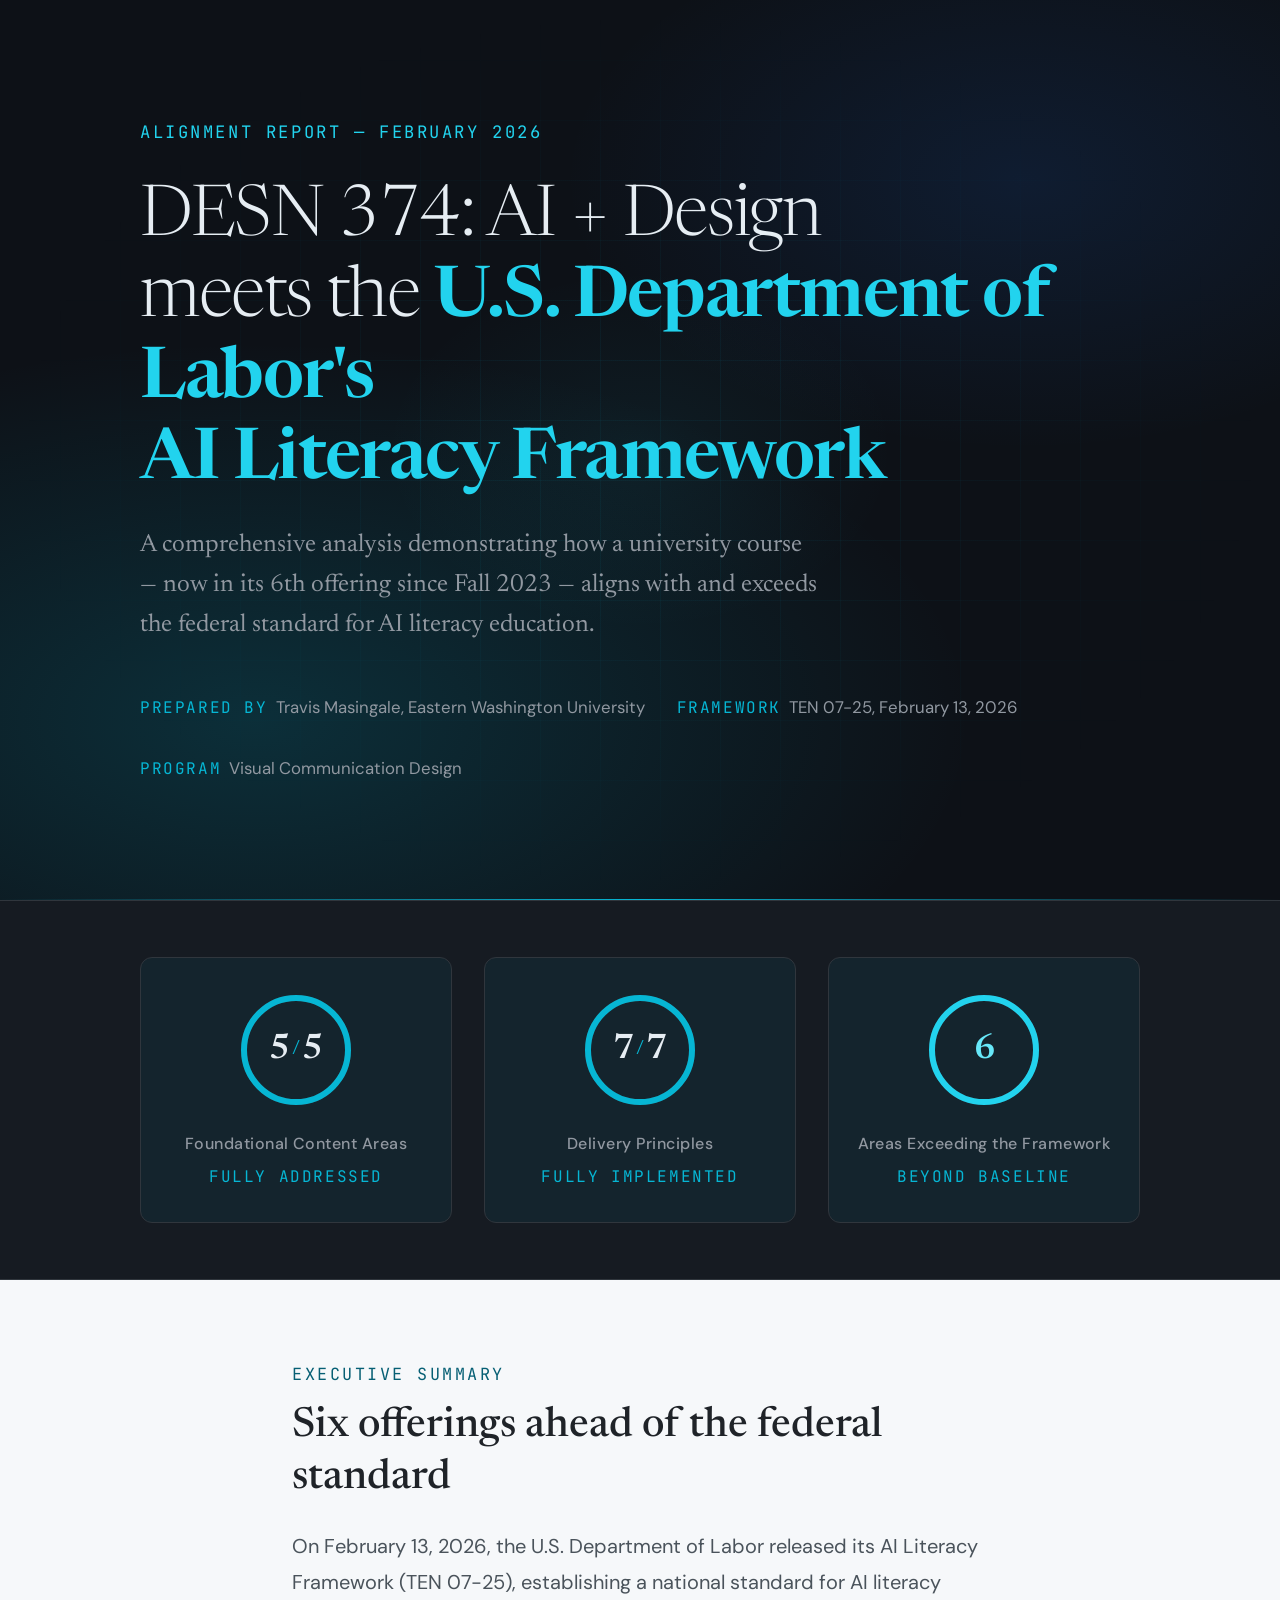
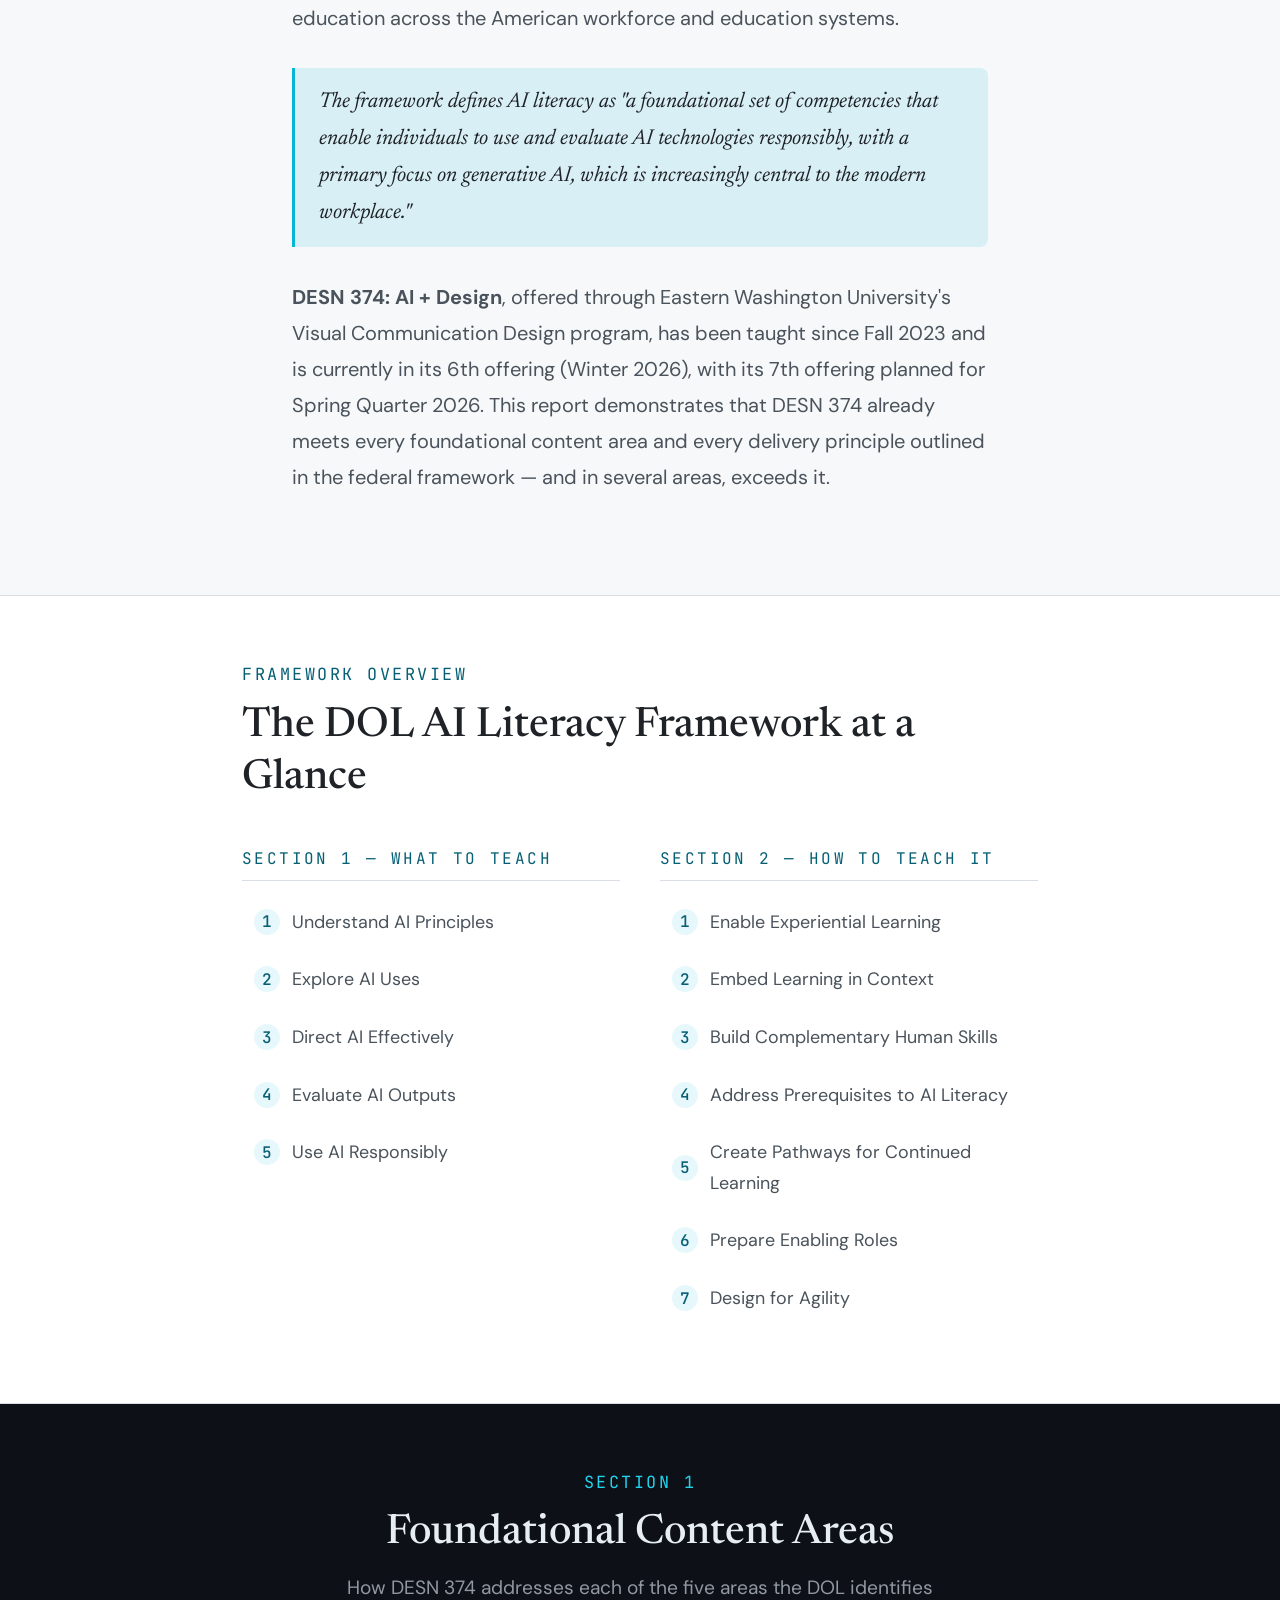
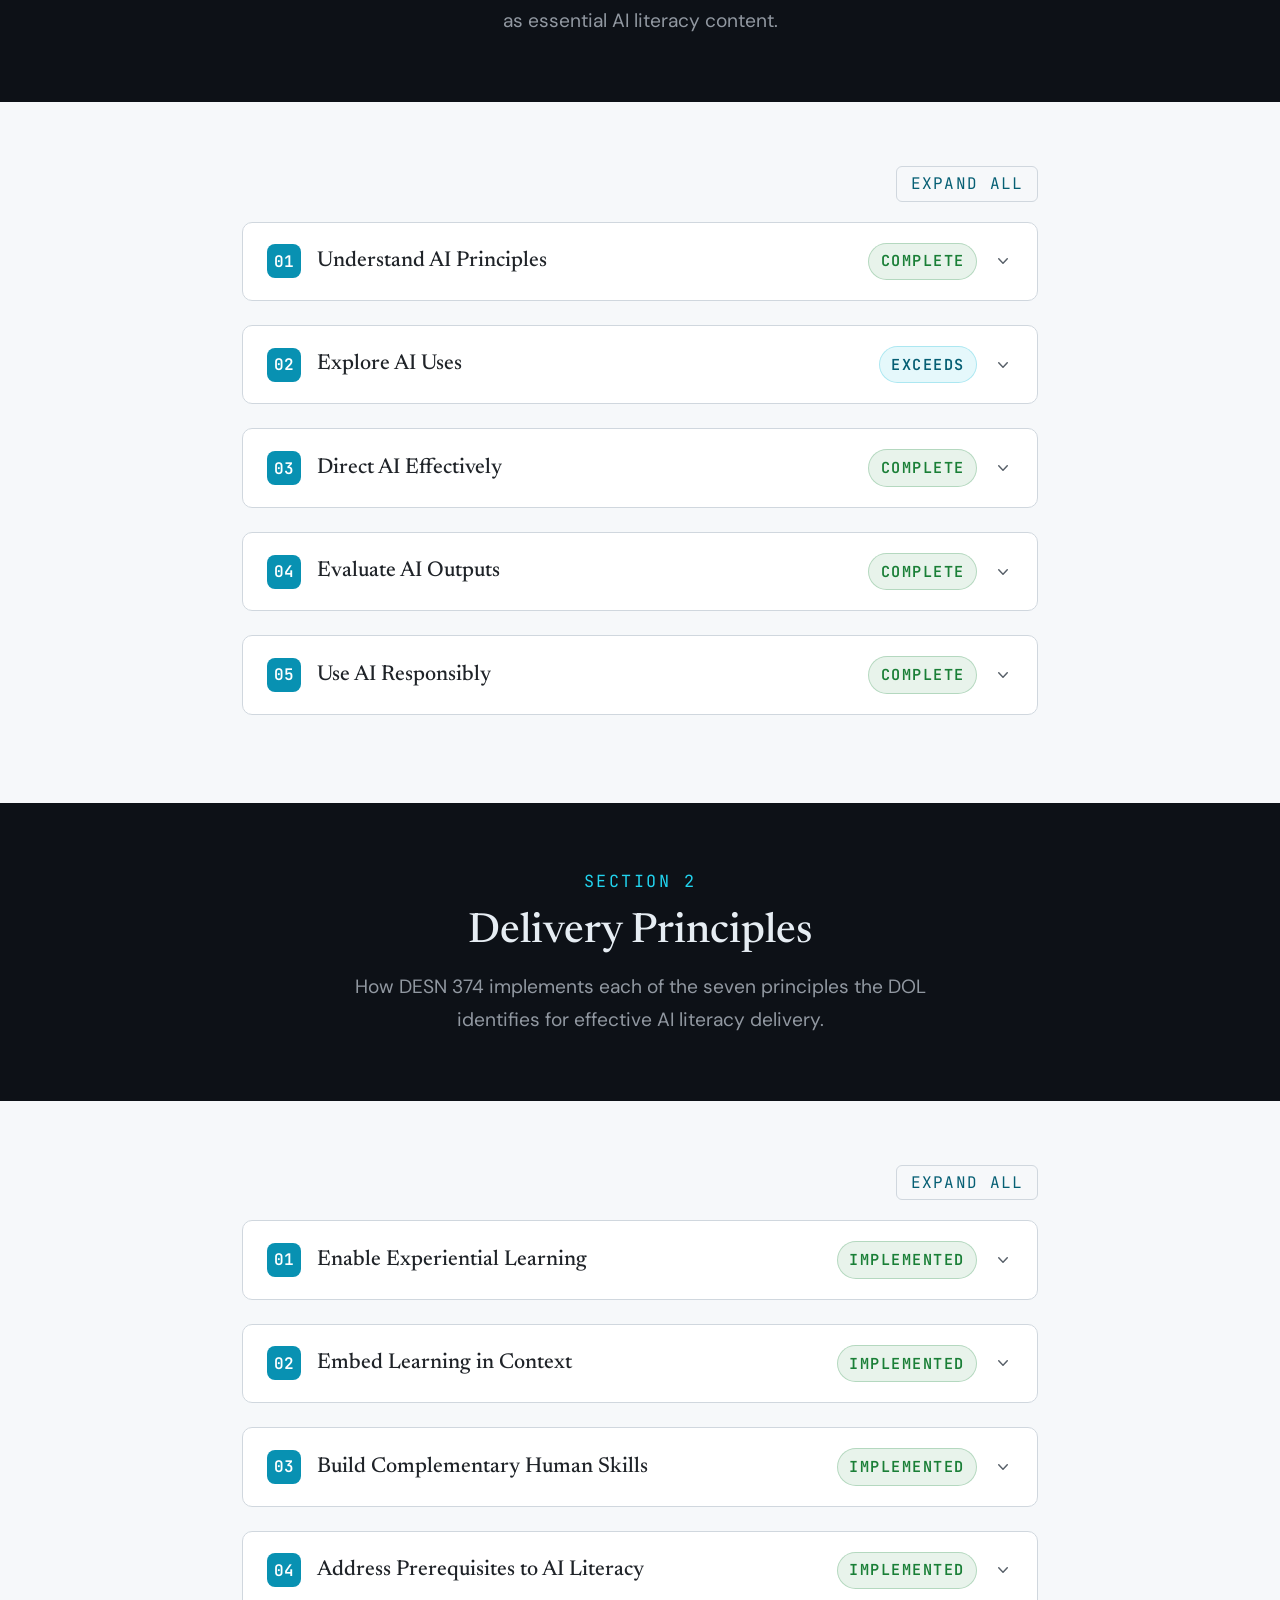
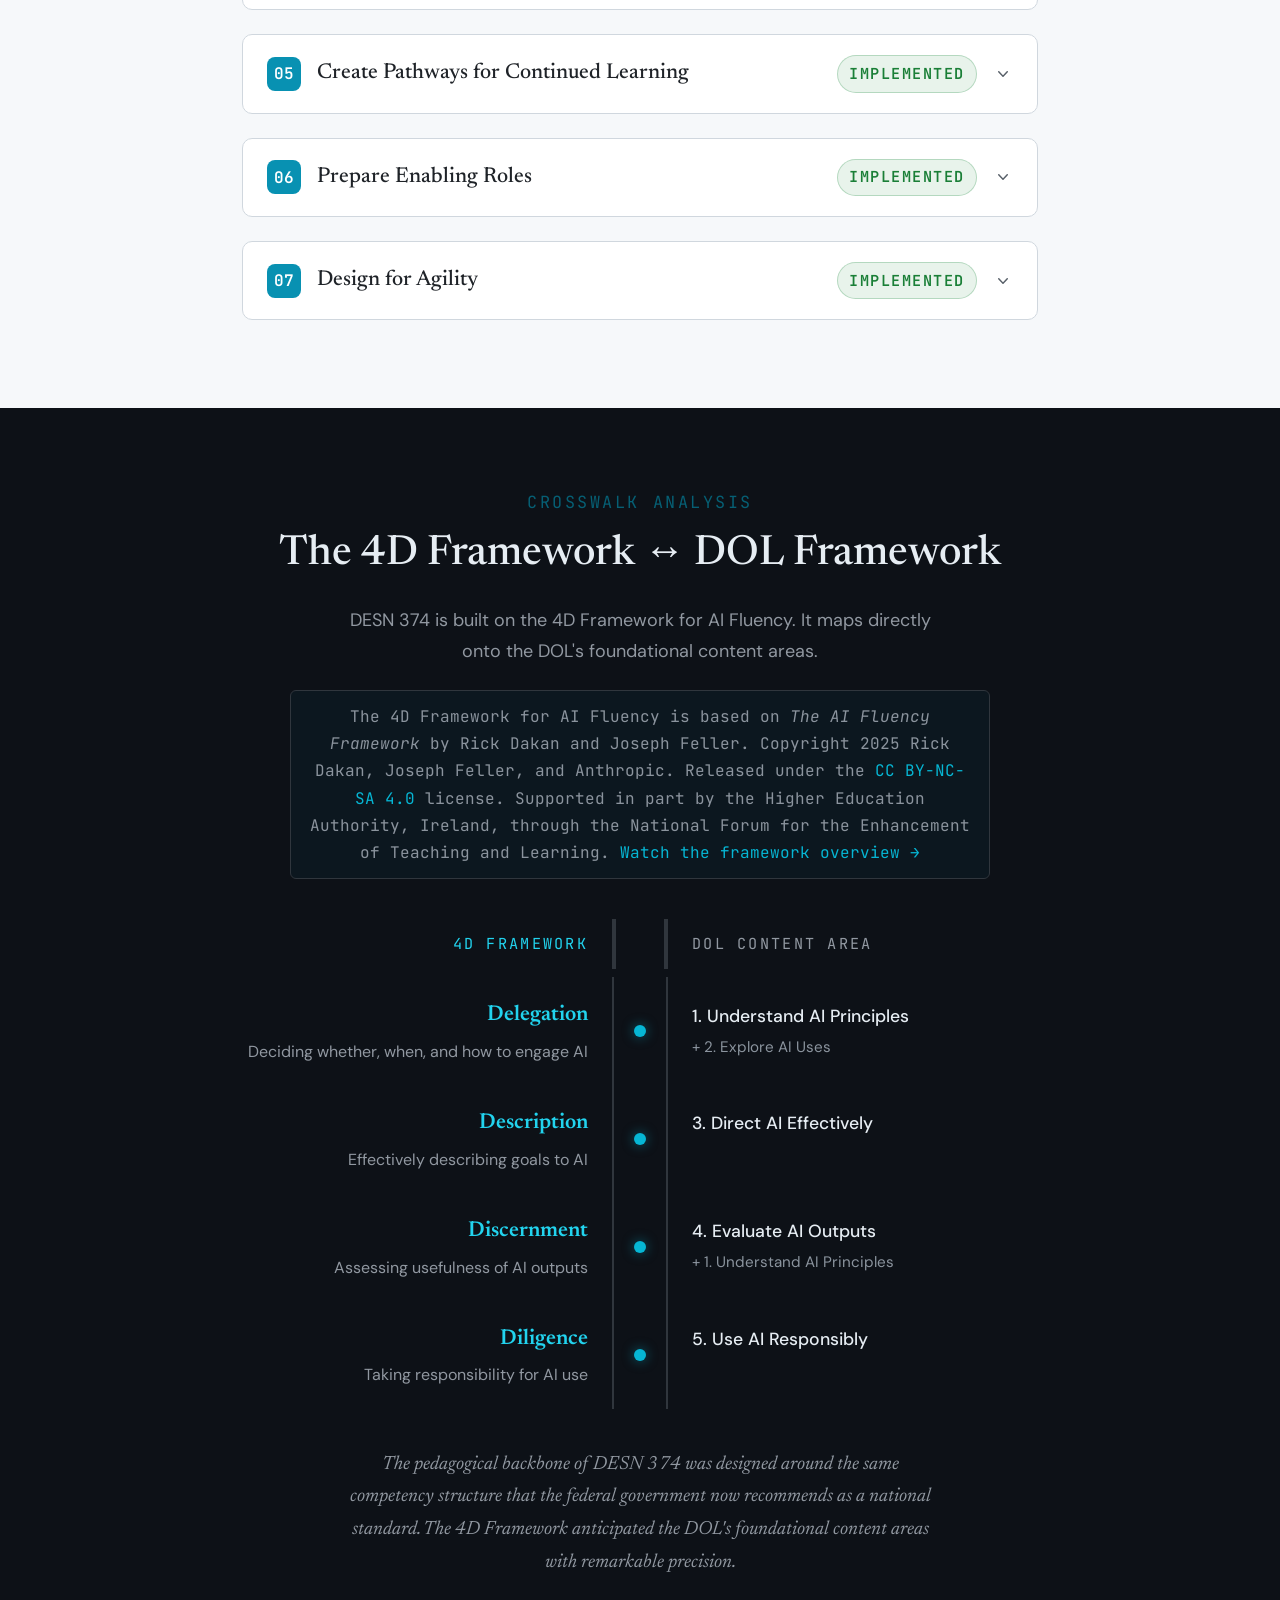
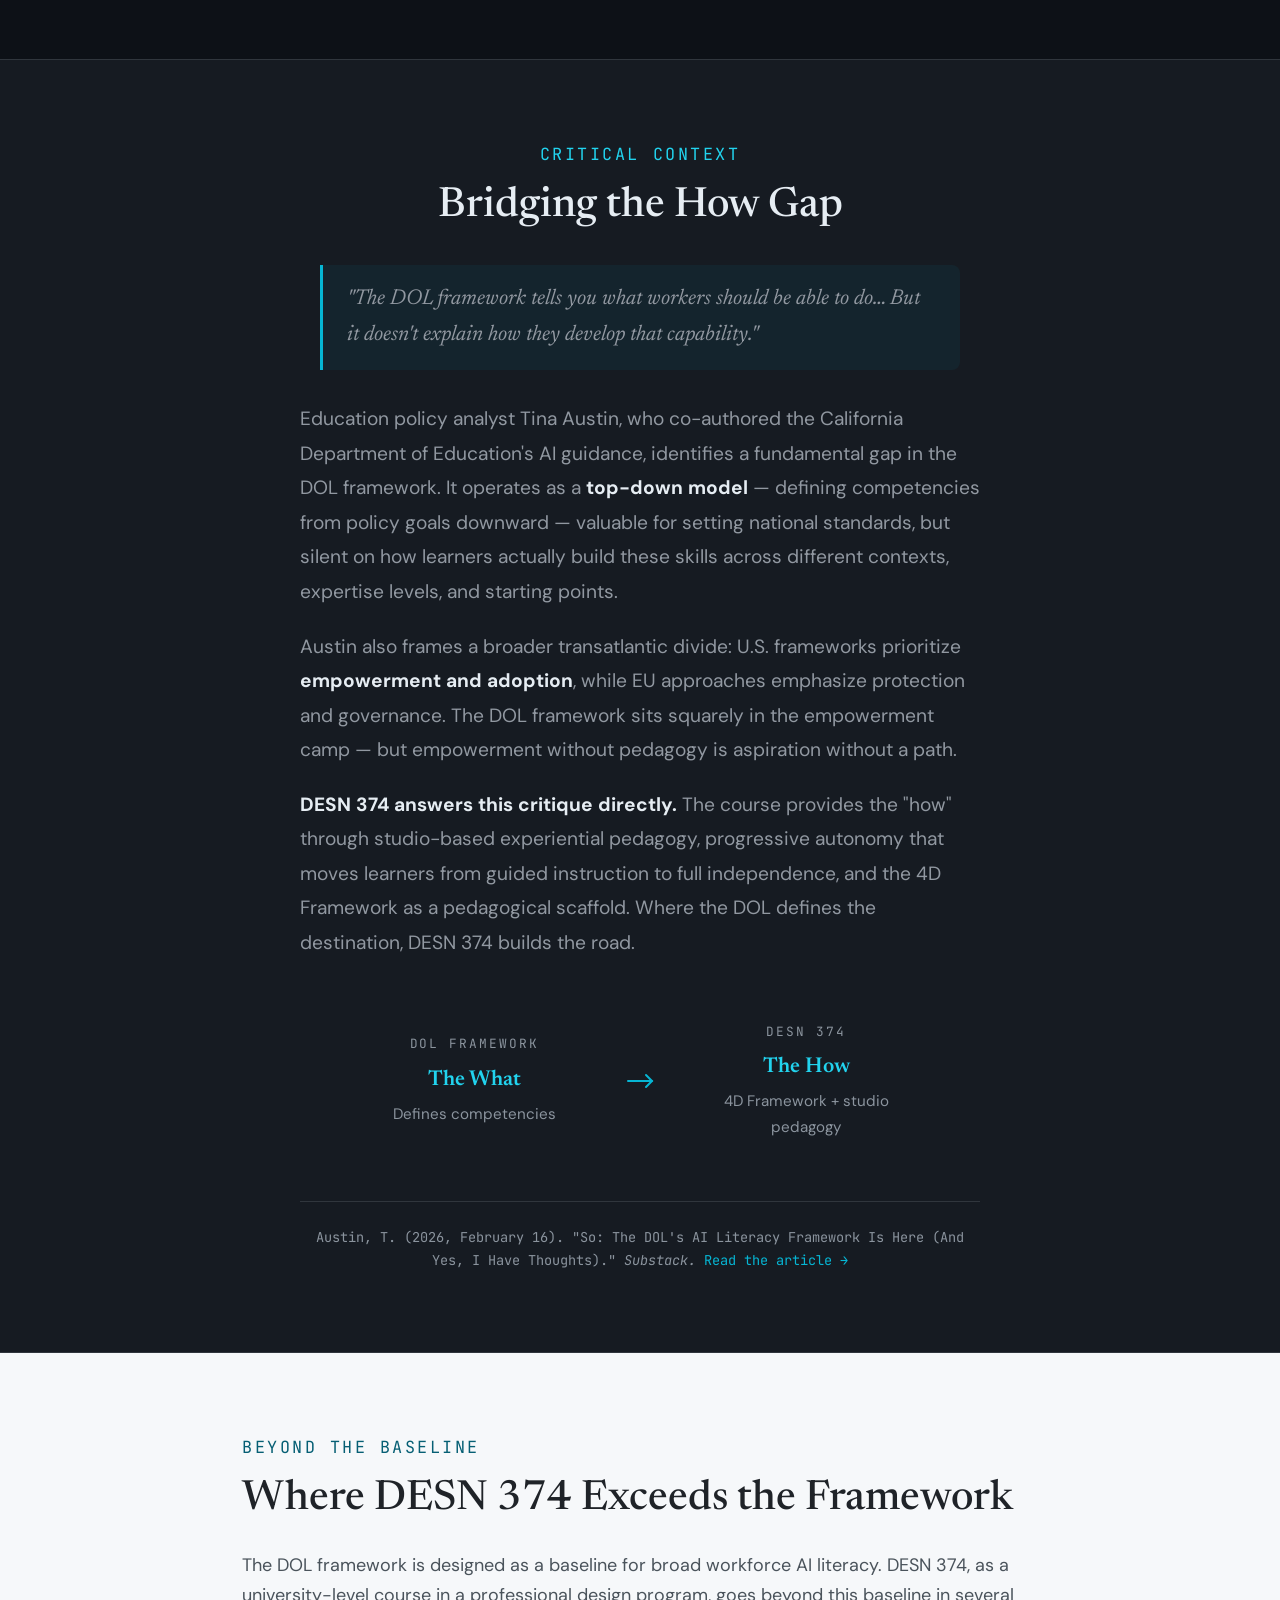
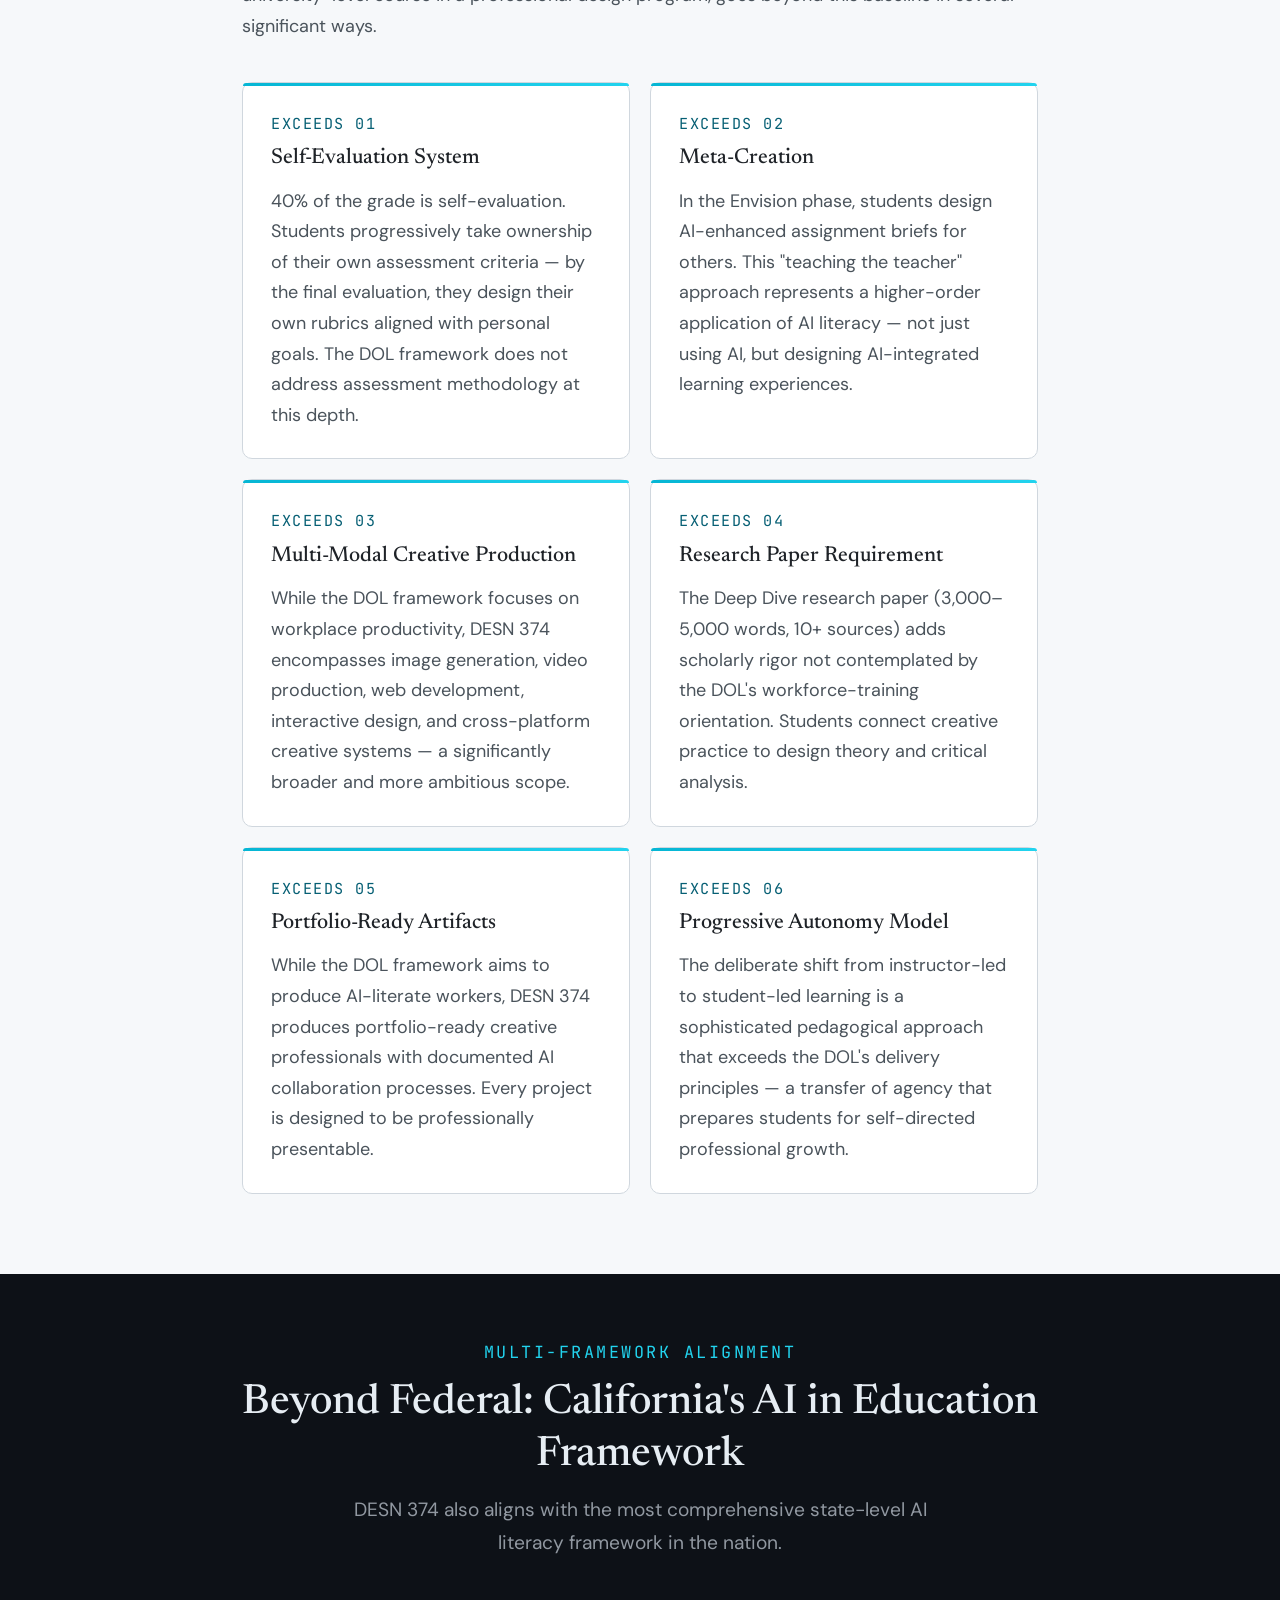
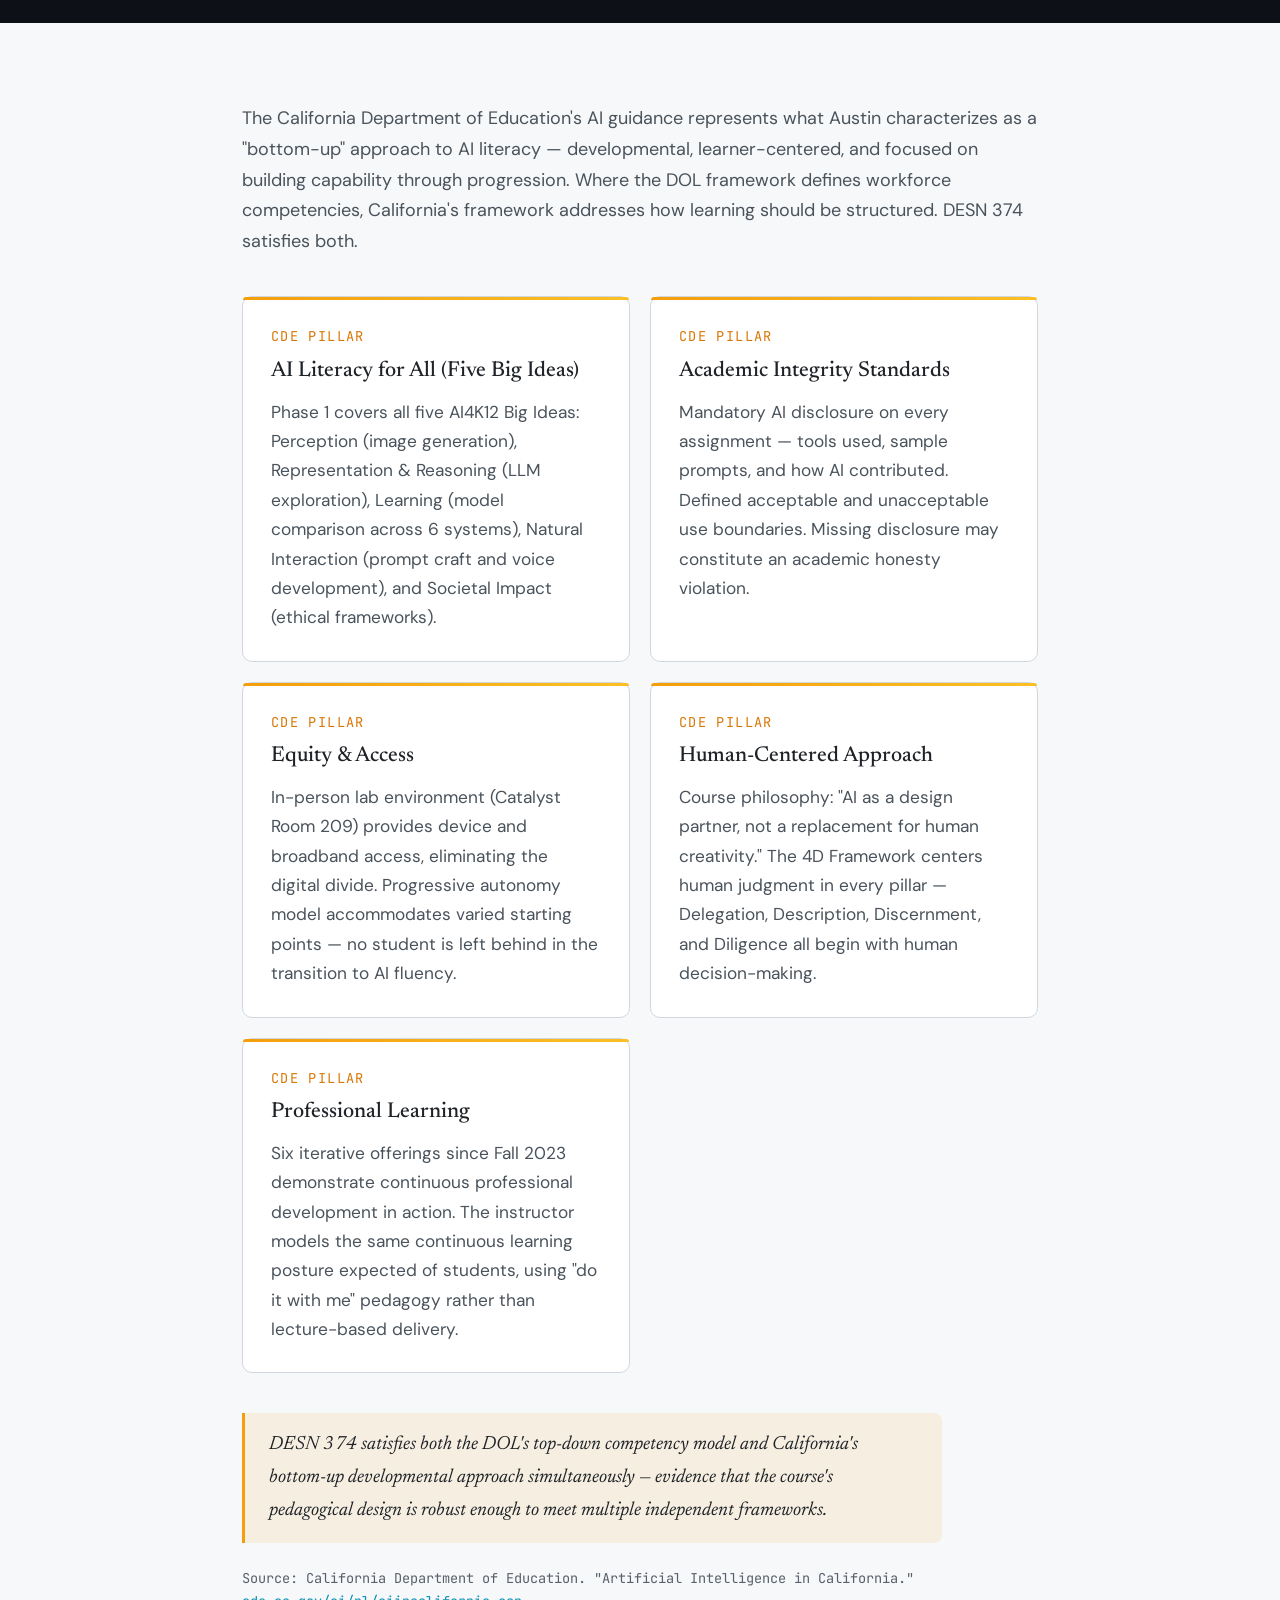
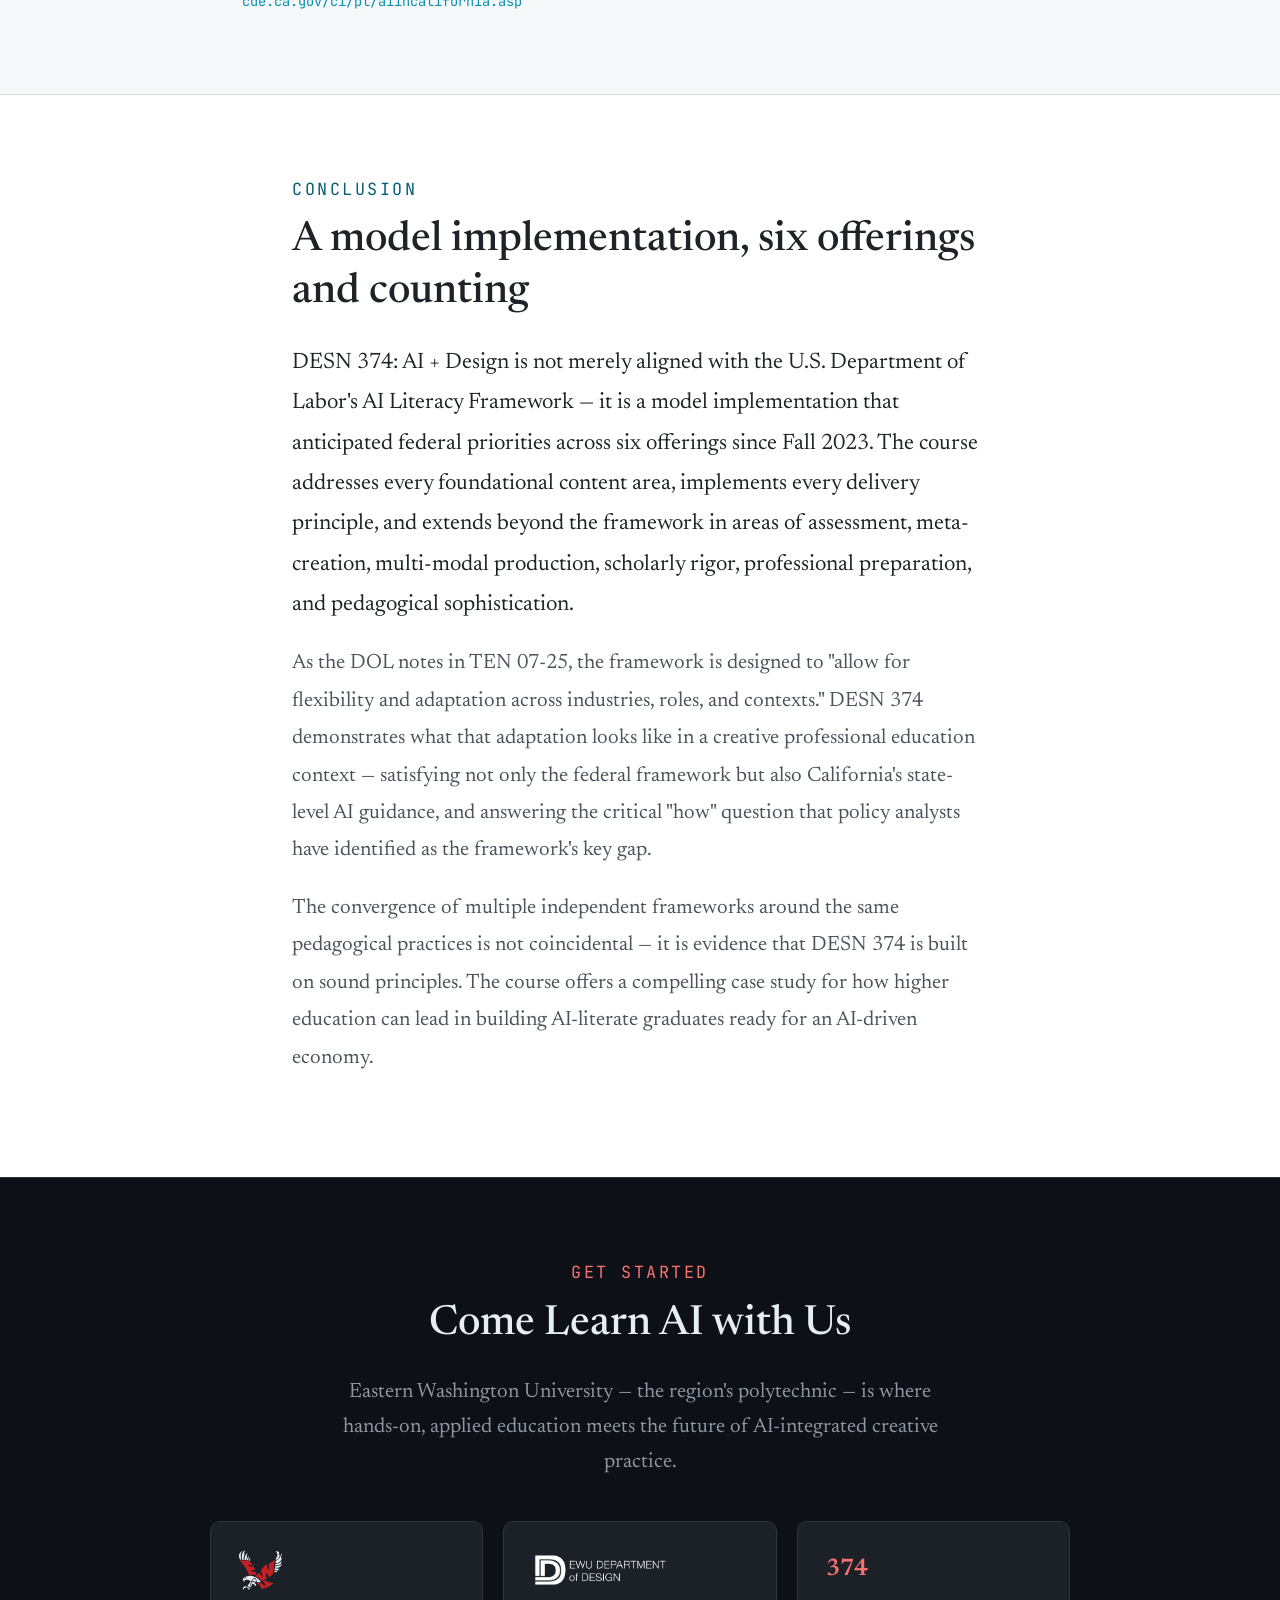
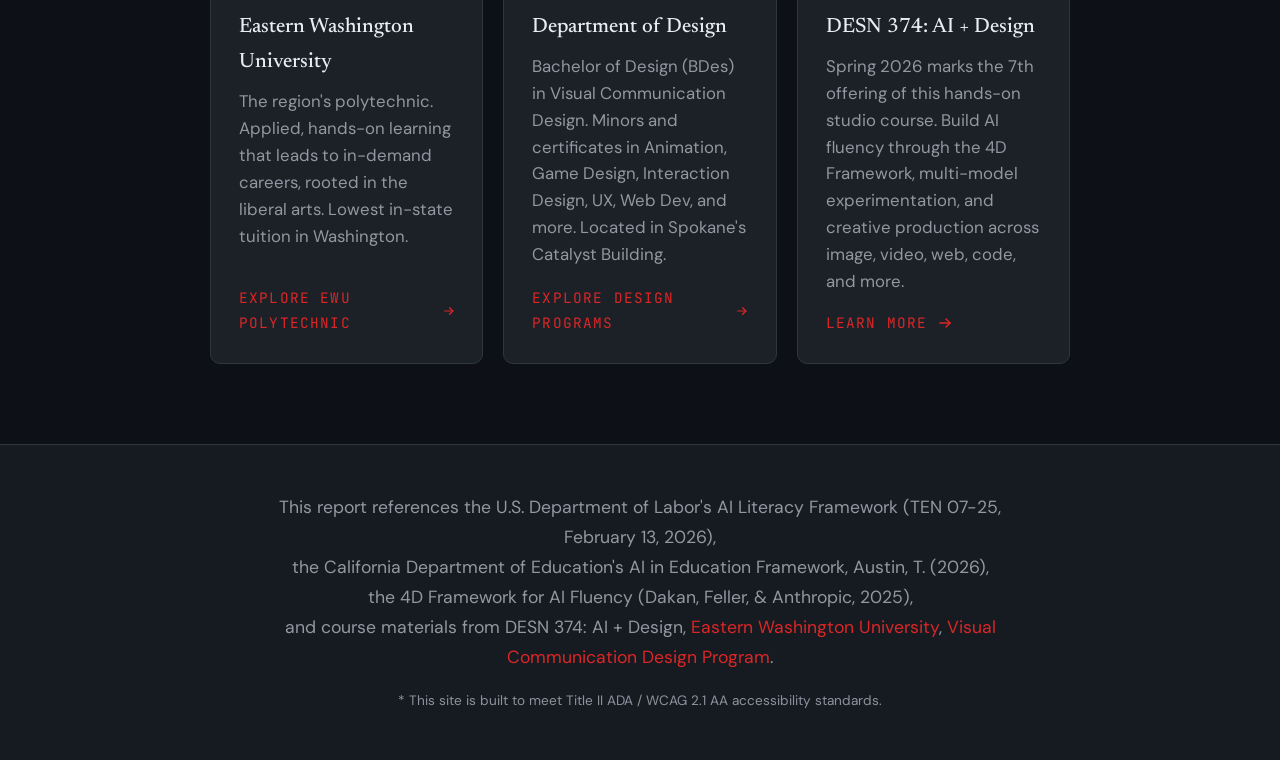
==== commit 2b5eb14a: "Enhance accessibility and semantic structure in index.html - Added crossorigin attribute to fonts.gs" ====
--- a/index.html
+++ b/index.html
@@ -5,6 +5,7 @@
 <meta name="viewport" content="width=device-width, initial-scale=1.0">
 <title>DESN 374 &times; DOL AI Literacy Framework &mdash; Alignment Report</title>
 <link rel="preconnect" href="https://fonts.googleapis.com">
+<link rel="preconnect" href="https://fonts.gstatic.com" crossorigin>
 <link href="https://fonts.googleapis.com/css2?family=Newsreader:ital,opsz,wght@0,6..72,300;0,6..72,400;0,6..72,500;0,6..72,600;0,6..72,700;1,6..72,400;1,6..72,500&family=DM+Sans:ital,wght@0,300;0,400;0,500;0,600;0,700;1,400&family=JetBrains+Mono:wght@400;500&display=swap" rel="stylesheet">
 <link rel="stylesheet" href="alignment-report.css">
 </head>
@@ -37,7 +38,7 @@
   <div class="score-banner-inner">
     <div class="score-card">
       <div class="score-ring">
-        <svg viewBox="0 0 120 120">
+        <svg aria-hidden="true" viewBox="0 0 120 120">
           <circle class="track" cx="60" cy="60" r="52"/>
           <circle class="fill" cx="60" cy="60" r="52"/>
         </svg>
@@ -48,7 +49,7 @@
     </div>
     <div class="score-card">
       <div class="score-ring">
-        <svg viewBox="0 0 120 120">
+        <svg aria-hidden="true" viewBox="0 0 120 120">
           <circle class="track" cx="60" cy="60" r="52"/>
           <circle class="fill" cx="60" cy="60" r="52"/>
         </svg>
@@ -59,7 +60,7 @@
     </div>
     <div class="score-card">
       <div class="score-ring">
-        <svg viewBox="0 0 120 120">
+        <svg aria-hidden="true" viewBox="0 0 120 120">
           <circle class="track" cx="60" cy="60" r="52"/>
           <circle class="fill" cx="60" cy="60" r="52" style="stroke: var(--teal-300);"/>
         </svg>
@@ -144,13 +145,13 @@
         <span class="ca-number">01</span>
         <span class="ca-title">Understand AI Principles</span>
         <span class="ca-badge complete">Complete</span>
-        <svg class="ca-chevron" viewBox="0 0 20 20" fill="currentColor"><path fill-rule="evenodd" d="M5.23 7.21a.75.75 0 011.06.02L10 11.168l3.71-3.938a.75.75 0 111.08 1.04l-4.25 4.5a.75.75 0 01-1.08 0l-4.25-4.5a.75.75 0 01.02-1.06z"/></svg>
-      </div>
-      <div class="content-area-body">
-        <div class="content-area-inner">
-          <div class="dol-quote">DOL: "A foundational component of AI literacy is developing a clear grasp of what artificial intelligence is and how it works&hellip; the vocabulary and mental models needed to understand how today's AI tools operate."</div>
-          <table class="alignment-table">
-            <thead><tr><th>DOL Sub-Area</th><th class="check-cell"></th><th>DESN 374 Course Element</th></tr></thead>
+        <svg class="ca-chevron" aria-hidden="true" viewBox="0 0 20 20" fill="currentColor"><path fill-rule="evenodd" d="M5.23 7.21a.75.75 0 011.06.02L10 11.168l3.71-3.938a.75.75 0 111.08 1.04l-4.25 4.5a.75.75 0 01-1.08 0l-4.25-4.5a.75.75 0 01.02-1.06z"/></svg>
+      </div>
+      <div class="content-area-body">
+        <div class="content-area-inner">
+          <blockquote class="dol-quote">DOL: "A foundational component of AI literacy is developing a clear grasp of what artificial intelligence is and how it works&hellip; the vocabulary and mental models needed to understand how today's AI tools operate."</blockquote>
+          <table class="alignment-table">
+            <thead><tr><th scope="col">DOL Sub-Area</th><th scope="col" class="check-cell"></th><th scope="col">DESN 374 Course Element</th></tr></thead>
             <tbody>
               <tr>
                 <td>Pattern recognition &amp; probabilistic outputs</td>
@@ -190,13 +191,13 @@
         <span class="ca-number">02</span>
         <span class="ca-title">Explore AI Uses</span>
         <span class="ca-badge exceeds">Exceeds</span>
-        <svg class="ca-chevron" viewBox="0 0 20 20" fill="currentColor"><path fill-rule="evenodd" d="M5.23 7.21a.75.75 0 011.06.02L10 11.168l3.71-3.938a.75.75 0 111.08 1.04l-4.25 4.5a.75.75 0 01-1.08 0l-4.25-4.5a.75.75 0 01.02-1.06z"/></svg>
-      </div>
-      <div class="content-area-body">
-        <div class="content-area-inner">
-          <div class="dol-quote">DOL: "A core element of AI literacy is understanding how AI is being used across real-world workplace settings."</div>
-          <table class="alignment-table">
-            <thead><tr><th>DOL Sub-Area</th><th class="check-cell"></th><th>DESN 374 Course Element</th></tr></thead>
+        <svg class="ca-chevron" aria-hidden="true" viewBox="0 0 20 20" fill="currentColor"><path fill-rule="evenodd" d="M5.23 7.21a.75.75 0 011.06.02L10 11.168l3.71-3.938a.75.75 0 111.08 1.04l-4.25 4.5a.75.75 0 01-1.08 0l-4.25-4.5a.75.75 0 01.02-1.06z"/></svg>
+      </div>
+      <div class="content-area-body">
+        <div class="content-area-inner">
+          <blockquote class="dol-quote">DOL: "A core element of AI literacy is understanding how AI is being used across real-world workplace settings."</blockquote>
+          <table class="alignment-table">
+            <thead><tr><th scope="col">DOL Sub-Area</th><th scope="col" class="check-cell"></th><th scope="col">DESN 374 Course Element</th></tr></thead>
             <tbody>
               <tr>
                 <td>Productivity tools</td>
@@ -236,13 +237,13 @@
         <span class="ca-number">03</span>
         <span class="ca-title">Direct AI Effectively</span>
         <span class="ca-badge complete">Complete</span>
-        <svg class="ca-chevron" viewBox="0 0 20 20" fill="currentColor"><path fill-rule="evenodd" d="M5.23 7.21a.75.75 0 011.06.02L10 11.168l3.71-3.938a.75.75 0 111.08 1.04l-4.25 4.5a.75.75 0 01-1.08 0l-4.25-4.5a.75.75 0 01.02-1.06z"/></svg>
-      </div>
-      <div class="content-area-body">
-        <div class="content-area-inner">
-          <div class="dol-quote">DOL: "A core element of AI literacy is understanding how to interact with AI systems in ways that produce useful and relevant results."</div>
-          <table class="alignment-table">
-            <thead><tr><th>DOL Sub-Area</th><th class="check-cell"></th><th>DESN 374 Course Element</th></tr></thead>
+        <svg class="ca-chevron" aria-hidden="true" viewBox="0 0 20 20" fill="currentColor"><path fill-rule="evenodd" d="M5.23 7.21a.75.75 0 011.06.02L10 11.168l3.71-3.938a.75.75 0 111.08 1.04l-4.25 4.5a.75.75 0 01-1.08 0l-4.25-4.5a.75.75 0 01.02-1.06z"/></svg>
+      </div>
+      <div class="content-area-body">
+        <div class="content-area-inner">
+          <blockquote class="dol-quote">DOL: "A core element of AI literacy is understanding how to interact with AI systems in ways that produce useful and relevant results."</blockquote>
+          <table class="alignment-table">
+            <thead><tr><th scope="col">DOL Sub-Area</th><th scope="col" class="check-cell"></th><th scope="col">DESN 374 Course Element</th></tr></thead>
             <tbody>
               <tr>
                 <td>Contextual framing</td>
@@ -282,13 +283,13 @@
         <span class="ca-number">04</span>
         <span class="ca-title">Evaluate AI Outputs</span>
         <span class="ca-badge complete">Complete</span>
-        <svg class="ca-chevron" viewBox="0 0 20 20" fill="currentColor"><path fill-rule="evenodd" d="M5.23 7.21a.75.75 0 011.06.02L10 11.168l3.71-3.938a.75.75 0 111.08 1.04l-4.25 4.5a.75.75 0 01-1.08 0l-4.25-4.5a.75.75 0 01.02-1.06z"/></svg>
-      </div>
-      <div class="content-area-body">
-        <div class="content-area-inner">
-          <div class="dol-quote">DOL: "An essential part of AI literacy is learning how to assess the quality and usefulness of AI-generated outputs."</div>
-          <table class="alignment-table">
-            <thead><tr><th>DOL Sub-Area</th><th class="check-cell"></th><th>DESN 374 Course Element</th></tr></thead>
+        <svg class="ca-chevron" aria-hidden="true" viewBox="0 0 20 20" fill="currentColor"><path fill-rule="evenodd" d="M5.23 7.21a.75.75 0 011.06.02L10 11.168l3.71-3.938a.75.75 0 111.08 1.04l-4.25 4.5a.75.75 0 01-1.08 0l-4.25-4.5a.75.75 0 01.02-1.06z"/></svg>
+      </div>
+      <div class="content-area-body">
+        <div class="content-area-inner">
+          <blockquote class="dol-quote">DOL: "An essential part of AI literacy is learning how to assess the quality and usefulness of AI-generated outputs."</blockquote>
+          <table class="alignment-table">
+            <thead><tr><th scope="col">DOL Sub-Area</th><th scope="col" class="check-cell"></th><th scope="col">DESN 374 Course Element</th></tr></thead>
             <tbody>
               <tr>
                 <td>Verifying factual accuracy</td>
@@ -328,13 +329,13 @@
         <span class="ca-number">05</span>
         <span class="ca-title">Use AI Responsibly</span>
         <span class="ca-badge complete">Complete</span>
-        <svg class="ca-chevron" viewBox="0 0 20 20" fill="currentColor"><path fill-rule="evenodd" d="M5.23 7.21a.75.75 0 011.06.02L10 11.168l3.71-3.938a.75.75 0 111.08 1.04l-4.25 4.5a.75.75 0 01-1.08 0l-4.25-4.5a.75.75 0 01.02-1.06z"/></svg>
-      </div>
-      <div class="content-area-body">
-        <div class="content-area-inner">
-          <div class="dol-quote">DOL: "Responsible use of AI is a core component of AI literacy&hellip; recognizing the limits of AI authority, protecting sensitive data, complying with workplace or legal requirements, and maintaining accountability for outcomes."</div>
-          <table class="alignment-table">
-            <thead><tr><th>DOL Sub-Area</th><th class="check-cell"></th><th>DESN 374 Course Element</th></tr></thead>
+        <svg class="ca-chevron" aria-hidden="true" viewBox="0 0 20 20" fill="currentColor"><path fill-rule="evenodd" d="M5.23 7.21a.75.75 0 011.06.02L10 11.168l3.71-3.938a.75.75 0 111.08 1.04l-4.25 4.5a.75.75 0 01-1.08 0l-4.25-4.5a.75.75 0 01.02-1.06z"/></svg>
+      </div>
+      <div class="content-area-body">
+        <div class="content-area-inner">
+          <blockquote class="dol-quote">DOL: "Responsible use of AI is a core component of AI literacy&hellip; recognizing the limits of AI authority, protecting sensitive data, complying with workplace or legal requirements, and maintaining accountability for outcomes."</blockquote>
+          <table class="alignment-table">
+            <thead><tr><th scope="col">DOL Sub-Area</th><th scope="col" class="check-cell"></th><th scope="col">DESN 374 Course Element</th></tr></thead>
             <tbody>
               <tr>
                 <td>Protecting sensitive information</td>
@@ -395,13 +396,13 @@
         <span class="ca-number">01</span>
         <span class="ca-title">Enable Experiential Learning</span>
         <span class="ca-badge complete">Implemented</span>
-        <svg class="ca-chevron" viewBox="0 0 20 20" fill="currentColor"><path fill-rule="evenodd" d="M5.23 7.21a.75.75 0 011.06.02L10 11.168l3.71-3.938a.75.75 0 111.08 1.04l-4.25 4.5a.75.75 0 01-1.08 0l-4.25-4.5a.75.75 0 01.02-1.06z"/></svg>
-      </div>
-      <div class="content-area-body">
-        <div class="content-area-inner">
-          <div class="dol-quote">DOL: "AI literacy is most effectively developed through direct, hands-on use."</div>
-          <table class="alignment-table">
-            <thead><tr><th>DOL Approach</th><th class="check-cell"></th><th>DESN 374 Implementation</th></tr></thead>
+        <svg class="ca-chevron" aria-hidden="true" viewBox="0 0 20 20" fill="currentColor"><path fill-rule="evenodd" d="M5.23 7.21a.75.75 0 011.06.02L10 11.168l3.71-3.938a.75.75 0 111.08 1.04l-4.25 4.5a.75.75 0 01-1.08 0l-4.25-4.5a.75.75 0 01.02-1.06z"/></svg>
+      </div>
+      <div class="content-area-body">
+        <div class="content-area-inner">
+          <blockquote class="dol-quote">DOL: "AI literacy is most effectively developed through direct, hands-on use."</blockquote>
+          <table class="alignment-table">
+            <thead><tr><th scope="col">DOL Approach</th><th scope="col" class="check-cell"></th><th scope="col">DESN 374 Implementation</th></tr></thead>
             <tbody>
               <tr>
                 <td>Real-world task integration</td>
@@ -440,13 +441,13 @@
         <span class="ca-number">02</span>
         <span class="ca-title">Embed Learning in Context</span>
         <span class="ca-badge complete">Implemented</span>
-        <svg class="ca-chevron" viewBox="0 0 20 20" fill="currentColor"><path fill-rule="evenodd" d="M5.23 7.21a.75.75 0 011.06.02L10 11.168l3.71-3.938a.75.75 0 111.08 1.04l-4.25 4.5a.75.75 0 01-1.08 0l-4.25-4.5a.75.75 0 01.02-1.06z"/></svg>
-      </div>
-      <div class="content-area-body">
-        <div class="content-area-inner">
-          <div class="dol-quote">DOL: "AI literacy becomes more impactful when it is delivered in ways that are directly relevant to the worker's job, industry, or existing training experience."</div>
-          <table class="alignment-table">
-            <thead><tr><th>DOL Approach</th><th class="check-cell"></th><th>DESN 374 Implementation</th></tr></thead>
+        <svg class="ca-chevron" aria-hidden="true" viewBox="0 0 20 20" fill="currentColor"><path fill-rule="evenodd" d="M5.23 7.21a.75.75 0 011.06.02L10 11.168l3.71-3.938a.75.75 0 111.08 1.04l-4.25 4.5a.75.75 0 01-1.08 0l-4.25-4.5a.75.75 0 01.02-1.06z"/></svg>
+      </div>
+      <div class="content-area-body">
+        <div class="content-area-inner">
+          <blockquote class="dol-quote">DOL: "AI literacy becomes more impactful when it is delivered in ways that are directly relevant to the worker's job, industry, or existing training experience."</blockquote>
+          <table class="alignment-table">
+            <thead><tr><th scope="col">DOL Approach</th><th scope="col" class="check-cell"></th><th scope="col">DESN 374 Implementation</th></tr></thead>
             <tbody>
               <tr>
                 <td>Industry-specific examples</td>
@@ -476,13 +477,13 @@
         <span class="ca-number">03</span>
         <span class="ca-title">Build Complementary Human Skills</span>
         <span class="ca-badge complete">Implemented</span>
-        <svg class="ca-chevron" viewBox="0 0 20 20" fill="currentColor"><path fill-rule="evenodd" d="M5.23 7.21a.75.75 0 011.06.02L10 11.168l3.71-3.938a.75.75 0 111.08 1.04l-4.25 4.5a.75.75 0 01-1.08 0l-4.25-4.5a.75.75 0 01.02-1.06z"/></svg>
-      </div>
-      <div class="content-area-body">
-        <div class="content-area-inner">
-          <div class="dol-quote">DOL: "AI tools do not function as standalone capabilities with fixed value. They are amplifiers of human input."</div>
-          <table class="alignment-table">
-            <thead><tr><th>DOL Approach</th><th class="check-cell"></th><th>DESN 374 Implementation</th></tr></thead>
+        <svg class="ca-chevron" aria-hidden="true" viewBox="0 0 20 20" fill="currentColor"><path fill-rule="evenodd" d="M5.23 7.21a.75.75 0 011.06.02L10 11.168l3.71-3.938a.75.75 0 111.08 1.04l-4.25 4.5a.75.75 0 01-1.08 0l-4.25-4.5a.75.75 0 01.02-1.06z"/></svg>
+      </div>
+      <div class="content-area-body">
+        <div class="content-area-inner">
+          <blockquote class="dol-quote">DOL: "AI tools do not function as standalone capabilities with fixed value. They are amplifiers of human input."</blockquote>
+          <table class="alignment-table">
+            <thead><tr><th scope="col">DOL Approach</th><th scope="col" class="check-cell"></th><th scope="col">DESN 374 Implementation</th></tr></thead>
             <tbody>
               <tr>
                 <td>Critical thinking integration</td>
@@ -521,13 +522,13 @@
         <span class="ca-number">04</span>
         <span class="ca-title">Address Prerequisites to AI Literacy</span>
         <span class="ca-badge complete">Implemented</span>
-        <svg class="ca-chevron" viewBox="0 0 20 20" fill="currentColor"><path fill-rule="evenodd" d="M5.23 7.21a.75.75 0 011.06.02L10 11.168l3.71-3.938a.75.75 0 111.08 1.04l-4.25 4.5a.75.75 0 01-1.08 0l-4.25-4.5a.75.75 0 01.02-1.06z"/></svg>
-      </div>
-      <div class="content-area-body">
-        <div class="content-area-inner">
-          <div class="dol-quote">DOL: "AI literacy efforts can only be successful if learners have the foundational tools and access needed to engage with training."</div>
-          <table class="alignment-table">
-            <thead><tr><th>DOL Approach</th><th class="check-cell"></th><th>DESN 374 Implementation</th></tr></thead>
+        <svg class="ca-chevron" aria-hidden="true" viewBox="0 0 20 20" fill="currentColor"><path fill-rule="evenodd" d="M5.23 7.21a.75.75 0 011.06.02L10 11.168l3.71-3.938a.75.75 0 111.08 1.04l-4.25 4.5a.75.75 0 01-1.08 0l-4.25-4.5a.75.75 0 01.02-1.06z"/></svg>
+      </div>
+      <div class="content-area-body">
+        <div class="content-area-inner">
+          <blockquote class="dol-quote">DOL: "AI literacy efforts can only be successful if learners have the foundational tools and access needed to engage with training."</blockquote>
+          <table class="alignment-table">
+            <thead><tr><th scope="col">DOL Approach</th><th scope="col" class="check-cell"></th><th scope="col">DESN 374 Implementation</th></tr></thead>
             <tbody>
               <tr>
                 <td>Evaluate baseline readiness</td>
@@ -561,13 +562,13 @@
         <span class="ca-number">05</span>
         <span class="ca-title">Create Pathways for Continued Learning</span>
         <span class="ca-badge complete">Implemented</span>
-        <svg class="ca-chevron" viewBox="0 0 20 20" fill="currentColor"><path fill-rule="evenodd" d="M5.23 7.21a.75.75 0 011.06.02L10 11.168l3.71-3.938a.75.75 0 111.08 1.04l-4.25 4.5a.75.75 0 01-1.08 0l-4.25-4.5a.75.75 0 01.02-1.06z"/></svg>
-      </div>
-      <div class="content-area-body">
-        <div class="content-area-inner">
-          <div class="dol-quote">DOL: "AI literacy programs should establish visible routes for participants to build on what they have learned."</div>
-          <table class="alignment-table">
-            <thead><tr><th>DOL Approach</th><th class="check-cell"></th><th>DESN 374 Implementation</th></tr></thead>
+        <svg class="ca-chevron" aria-hidden="true" viewBox="0 0 20 20" fill="currentColor"><path fill-rule="evenodd" d="M5.23 7.21a.75.75 0 011.06.02L10 11.168l3.71-3.938a.75.75 0 111.08 1.04l-4.25 4.5a.75.75 0 01-1.08 0l-4.25-4.5a.75.75 0 01.02-1.06z"/></svg>
+      </div>
+      <div class="content-area-body">
+        <div class="content-area-inner">
+          <blockquote class="dol-quote">DOL: "AI literacy programs should establish visible routes for participants to build on what they have learned."</blockquote>
+          <table class="alignment-table">
+            <thead><tr><th scope="col">DOL Approach</th><th scope="col" class="check-cell"></th><th scope="col">DESN 374 Implementation</th></tr></thead>
             <tbody>
               <tr>
                 <td>Advance to AI proficiency</td>
@@ -606,13 +607,13 @@
         <span class="ca-number">06</span>
         <span class="ca-title">Prepare Enabling Roles</span>
         <span class="ca-badge complete">Implemented</span>
-        <svg class="ca-chevron" viewBox="0 0 20 20" fill="currentColor"><path fill-rule="evenodd" d="M5.23 7.21a.75.75 0 011.06.02L10 11.168l3.71-3.938a.75.75 0 111.08 1.04l-4.25 4.5a.75.75 0 01-1.08 0l-4.25-4.5a.75.75 0 01.02-1.06z"/></svg>
-      </div>
-      <div class="content-area-body">
-        <div class="content-area-inner">
-          <div class="dol-quote">DOL: "AI literacy efforts are more successful when the people supporting workers&hellip; are equipped with the right knowledge and tools to guide others effectively."</div>
-          <table class="alignment-table">
-            <thead><tr><th>DOL Approach</th><th class="check-cell"></th><th>DESN 374 Implementation</th></tr></thead>
+        <svg class="ca-chevron" aria-hidden="true" viewBox="0 0 20 20" fill="currentColor"><path fill-rule="evenodd" d="M5.23 7.21a.75.75 0 011.06.02L10 11.168l3.71-3.938a.75.75 0 111.08 1.04l-4.25 4.5a.75.75 0 01-1.08 0l-4.25-4.5a.75.75 0 01.02-1.06z"/></svg>
+      </div>
+      <div class="content-area-body">
+        <div class="content-area-inner">
+          <blockquote class="dol-quote">DOL: "AI literacy efforts are more successful when the people supporting workers&hellip; are equipped with the right knowledge and tools to guide others effectively."</blockquote>
+          <table class="alignment-table">
+            <thead><tr><th scope="col">DOL Approach</th><th scope="col" class="check-cell"></th><th scope="col">DESN 374 Implementation</th></tr></thead>
             <tbody>
               <tr>
                 <td>Train-the-trainer models</td>
@@ -642,13 +643,13 @@
         <span class="ca-number">07</span>
         <span class="ca-title">Design for Agility</span>
         <span class="ca-badge complete">Implemented</span>
-        <svg class="ca-chevron" viewBox="0 0 20 20" fill="currentColor"><path fill-rule="evenodd" d="M5.23 7.21a.75.75 0 011.06.02L10 11.168l3.71-3.938a.75.75 0 111.08 1.04l-4.25 4.5a.75.75 0 01-1.08 0l-4.25-4.5a.75.75 0 01.02-1.06z"/></svg>
-      </div>
-      <div class="content-area-body">
-        <div class="content-area-inner">
-          <div class="dol-quote">DOL: "AI technologies evolve at a pace unlike previous workplace tools&hellip; Training must be designed with built-in mechanisms for adaptation."</div>
-          <table class="alignment-table">
-            <thead><tr><th>DOL Approach</th><th class="check-cell"></th><th>DESN 374 Implementation</th></tr></thead>
+        <svg class="ca-chevron" aria-hidden="true" viewBox="0 0 20 20" fill="currentColor"><path fill-rule="evenodd" d="M5.23 7.21a.75.75 0 011.06.02L10 11.168l3.71-3.938a.75.75 0 111.08 1.04l-4.25 4.5a.75.75 0 01-1.08 0l-4.25-4.5a.75.75 0 01.02-1.06z"/></svg>
+      </div>
+      <div class="content-area-body">
+        <div class="content-area-inner">
+          <blockquote class="dol-quote">DOL: "AI technologies evolve at a pace unlike previous workplace tools&hellip; Training must be designed with built-in mechanisms for adaptation."</blockquote>
+          <table class="alignment-table">
+            <thead><tr><th scope="col">DOL Approach</th><th scope="col" class="check-cell"></th><th scope="col">DESN 374 Implementation</th></tr></thead>
             <tbody>
               <tr>
                 <td>Continuous content updates</td>
@@ -694,7 +695,7 @@
     <h2 class="section-title">The 4D Framework &harr; DOL Framework</h2>
     <p class="crosswalk-intro">DESN 374 is built on the 4D Framework for AI Fluency. It maps directly onto the DOL's foundational content areas.</p>
     <div class="framework-citation reveal">
-      The 4D Framework for AI Fluency is based on <em>The AI Fluency Framework</em> by Rick Dakan and Joseph Feller. Copyright 2025 Rick Dakan, Joseph Feller, and Anthropic. Released under the <a href="https://creativecommons.org/licenses/by-nc-sa/4.0/" target="_blank" rel="noopener">CC BY-NC-SA 4.0</a> license. Supported in part by the Higher Education Authority, Ireland, through the National Forum for the Enhancement of Teaching and Learning. <a href="https://www.youtube.com/watch?v=W4Ua6XFfX9w" target="_blank" rel="noopener">Watch the framework overview &rarr;</a>
+      The 4D Framework for AI Fluency is based on <em>The AI Fluency Framework</em> by Rick Dakan and Joseph Feller. Copyright 2025 Rick Dakan, Joseph Feller, and Anthropic. Released under the <a href="https://creativecommons.org/licenses/by-nc-sa/4.0/" target="_blank" rel="noopener">CC BY-NC-SA 4.0<span class="sr-only"> (opens in new tab)</span></a> license. Supported in part by the Higher Education Authority, Ireland, through the National Forum for the Enhancement of Teaching and Learning. <a href="https://www.youtube.com/watch?v=W4Ua6XFfX9w" target="_blank" rel="noopener">Watch the framework overview &rarr;<span class="sr-only"> (opens in new tab)</span></a>
     </div>
   </div>
 
@@ -756,9 +757,9 @@
     <h2 class="section-title">Bridging the How Gap</h2>
   </div>
 
-  <div class="dark-quote reveal">
+  <blockquote class="dark-quote reveal">
     "The DOL framework tells you what workers should be able to do&hellip; But it doesn't explain how they develop that capability."
-  </div>
+  </blockquote>
 
   <div class="container">
     <p class="analysis reveal">Education policy analyst Tina Austin, who co-authored the California Department of Education's AI guidance, identifies a fundamental gap in the DOL framework. It operates as a <strong>top-down model</strong> &mdash; defining competencies from policy goals downward &mdash; valuable for setting national standards, but silent on how learners actually build these skills across different contexts, expertise levels, and starting points.</p>
@@ -775,7 +776,7 @@
       <div class="bridge-desc">Defines competencies</div>
     </div>
     <div class="bridge-arrow">
-      <svg viewBox="0 0 32 32" fill="none" stroke="currentColor" stroke-width="2" stroke-linecap="round"><line x1="4" y1="16" x2="28" y2="16"/><polyline points="22,10 28,16 22,22"/></svg>
+      <svg aria-hidden="true" viewBox="0 0 32 32" fill="none" stroke="currentColor" stroke-width="2" stroke-linecap="round"><line x1="4" y1="16" x2="28" y2="16"/><polyline points="22,10 28,16 22,22"/></svg>
     </div>
     <div class="bridge-side">
       <div class="bridge-label">DESN 374</div>
@@ -785,7 +786,7 @@
   </div>
 
   <div class="source-citation reveal">
-    Austin, T. (2026, February 16). "So: The DOL's AI Literacy Framework Is Here (And Yes, I Have Thoughts)." <em>Substack.</em> <a href="https://tinaaustin.substack.com/p/so-the-dols-ai-literacy-framework" target="_blank" rel="noopener">Read the article &rarr;</a>
+    Austin, T. (2026, February 16). "So: The DOL's AI Literacy Framework Is Here (And Yes, I Have Thoughts)." <em>Substack.</em> <a href="https://tinaaustin.substack.com/p/so-the-dols-ai-literacy-framework" target="_blank" rel="noopener">Read the article &rarr;<span class="sr-only"> (opens in new tab)</span></a>
   </div>
 </section>
 
@@ -893,7 +894,7 @@
     </div>
 
     <div class="cde-source reveal">
-      Source: California Department of Education. "Artificial Intelligence in California." <a href="https://www.cde.ca.gov/ci/pl/aiincalifornia.asp" target="_blank" rel="noopener">cde.ca.gov/ci/pl/aiincalifornia.asp</a>
+      Source: California Department of Education. "Artificial Intelligence in California." <a href="https://www.cde.ca.gov/ci/pl/aiincalifornia.asp" target="_blank" rel="noopener">cde.ca.gov/ci/pl/aiincalifornia.asp<span class="sr-only"> (opens in new tab)</span></a>
     </div>
   </div>
 </section>
@@ -917,7 +918,7 @@
 <section class="cta-section">
   <div class="container">
     <span class="section-number">Get Started</span>
-    <h2 class="section-title">Learn AI with Us</h2>
+    <h2 class="section-title">Come  Learn AI with Us</h2>
     <p class="cta-subtitle">Eastern Washington University &mdash; the region's polytechnic &mdash; is where hands-on, applied education meets the future of AI-integrated creative practice.</p>
   </div>
 
@@ -927,30 +928,30 @@
       <h3>Eastern Washington University</h3>
       <p>The region's polytechnic. Applied, hands-on learning that leads to in-demand careers, rooted in the liberal arts. Lowest in-state tuition in Washington.</p>
       <a href="https://www.ewu.edu/polytechnic/" target="_blank" rel="noopener" class="cta-link">
-        Explore EWU Polytechnic
-        <svg viewBox="0 0 14 14" fill="none" stroke="currentColor" stroke-width="1.5" stroke-linecap="round"><line x1="2" y1="7" x2="12" y2="7"/><polyline points="8,3 12,7 8,11"/></svg>
+        Explore EWU Polytechnic<span class="sr-only"> (opens in new tab)</span>
+        <svg aria-hidden="true" viewBox="0 0 14 14" fill="none" stroke="currentColor" stroke-width="1.5" stroke-linecap="round"><line x1="2" y1="7" x2="12" y2="7"/><polyline points="8,3 12,7 8,11"/></svg>
       </a>
-    </div>
+    </div>   
 
     <div class="cta-card">
       <img src="assets/dod-logo-white.png" alt="EWU Department of Design" class="cta-logo">
       <h3>Department of Design</h3>
       <p>Bachelor of Design (BDes) in Visual Communication Design. Minors and certificates in Animation, Game Design, Interaction Design, UX, Web Dev, and more. Located in Spokane's Catalyst Building.</p>
       <a href="https://www.ewu.edu/cstem/design/" target="_blank" rel="noopener" class="cta-link">
-        Explore Design Programs
-        <svg viewBox="0 0 14 14" fill="none" stroke="currentColor" stroke-width="1.5" stroke-linecap="round"><line x1="2" y1="7" x2="12" y2="7"/><polyline points="8,3 12,7 8,11"/></svg>
+        Explore Design Programs<span class="sr-only"> (opens in new tab)</span>
+        <svg aria-hidden="true" viewBox="0 0 14 14" fill="none" stroke="currentColor" stroke-width="1.5" stroke-linecap="round"><line x1="2" y1="7" x2="12" y2="7"/><polyline points="8,3 12,7 8,11"/></svg>
       </a>
     </div>
 
     <div class="cta-card">
       <div style="height:40px;display:flex;align-items:center;margin-bottom:1.25rem;">
-        <span style="font-family:var(--font-serif);font-size:1.5rem;font-weight:600;color:var(--teal-300);">374</span>
+        <span style="font-family:var(--font-serif);font-size:1.5rem;font-weight:600;color:var(--cta-accent-bright);">374</span>
       </div>
       <h3>DESN 374: AI + Design</h3>
-      <p>Spring 2026 marks the 7th offering of this hands-on studio course. Build AI fluency through the 4D Framework, multi-model experimentation, and creative production across image, video, web, and code.</p>
+      <p>Spring 2026 marks the 7th offering of this hands-on studio course. Build AI fluency through the 4D Framework, multi-model experimentation, and creative production across image, video, web, code, and more.</p>
       <a href="https://www.ewu.edu/cstem/design/" target="_blank" rel="noopener" class="cta-link">
-        Learn More
-        <svg viewBox="0 0 14 14" fill="none" stroke="currentColor" stroke-width="1.5" stroke-linecap="round"><line x1="2" y1="7" x2="12" y2="7"/><polyline points="8,3 12,7 8,11"/></svg>
+        Learn More<span class="sr-only"> (opens in new tab)</span>
+        <svg aria-hidden="true" viewBox="0 0 14 14" fill="none" stroke="currentColor" stroke-width="1.5" stroke-linecap="round"><line x1="2" y1="7" x2="12" y2="7"/><polyline points="8,3 12,7 8,11"/></svg>
       </a>
     </div>
   </div>
@@ -962,12 +963,13 @@
 <footer class="footer">
   <div class="container">
     <p>This report references the U.S. Department of Labor's AI Literacy Framework (TEN 07-25, February 13, 2026),<br>the California Department of Education's AI in Education Framework, Austin, T. (2026),<br>the 4D Framework for AI Fluency (Dakan, Feller, &amp; Anthropic, 2025),<br>and course materials from DESN 374: AI + Design, <a href="https://www.ewu.edu/">Eastern Washington University</a>, <a href="https://www.ewu.edu/cstem/design/">Visual Communication Design Program</a>.</p>
+    <p style="margin-top:1rem;font-size:0.85rem;color:var(--dark-fg-subtle);">* This site is built to meet Title II ADA / WCAG 2.1 AA accessibility standards.</p>
   </div>
 </footer>
 
 <!-- Scroll-to-top button -->
 <button class="scroll-top" type="button" aria-label="Scroll to top">
-  <svg viewBox="0 0 20 20" fill="currentColor"><path fill-rule="evenodd" d="M14.77 12.79a.75.75 0 01-1.06-.02L10 8.832l-3.71 3.938a.75.75 0 01-1.08-1.04l4.25-4.5a.75.75 0 011.08 0l4.25 4.5a.75.75 0 01-.02 1.06z"/></svg>
+  <svg aria-hidden="true" viewBox="0 0 20 20" fill="currentColor"><path fill-rule="evenodd" d="M14.77 12.79a.75.75 0 01-1.06-.02L10 8.832l-3.71 3.938a.75.75 0 01-1.08-1.04l4.25-4.5a.75.75 0 011.08 0l4.25 4.5a.75.75 0 01-.02 1.06z"/></svg>
 </button>
 
 <script src="alignment-report.js"></script>
--- a/alignment-report.css
+++ b/alignment-report.css
@@ -17,7 +17,7 @@
   --dark-bg-subtle:     #1c2128;
   --dark-fg:            #e6edf3;
   --dark-fg-muted:      #9198a1;
-  --dark-fg-subtle:     #6e7681;
+  --dark-fg-subtle:     #8b949e;
   --dark-border:        #30363d;
   --dark-border-muted:  #21262d;
 
@@ -36,10 +36,13 @@
   --light-bg-subtle:    #f6f8fa;
   --light-bg-inset:     #eff2f5;
   --light-fg:           #1f2328;
-  --light-fg-muted:     #59636e;
-  --light-fg-subtle:    #6e7781;
+  --light-fg-muted:     #4a535b;
+  --light-fg-subtle:    #586069;
   --light-border:       #d0d7de;
   --light-border-muted: #d8dee4;
+
+  /* ---- Teal for text on light backgrounds (WCAG AA compliant) ---- */
+  --teal-text:          #065f74;
 
   /* ---- Semantic greens ---- */
   --success-fg:         #1a7f37;
@@ -74,7 +77,7 @@
 
 body {
   font-family: var(--font-sans);
-  font-size: 16px;
+  font-size: 18px;
   line-height: 1.7;
   color: var(--light-fg);
   background: var(--light-bg-subtle);
@@ -92,7 +95,7 @@
   background: var(--teal-400);
   color: var(--dark-bg);
   font-weight: 600;
-  font-size: 0.85rem;
+  font-size: 1.05rem;
   border-radius: 0 0 6px 6px;
   z-index: 1000;
   text-decoration: none;
@@ -160,7 +163,7 @@
 
 .hero-eyebrow {
   font-family: var(--font-mono);
-  font-size: 0.75rem;
+  font-size: 1.075rem;
   letter-spacing: 0.15em;
   text-transform: uppercase;
   color: var(--teal-300);
@@ -188,7 +191,7 @@
 
 .hero-subtitle {
   font-family: var(--font-serif);
-  font-size: clamp(1.1rem, 2vw, 1.35rem);
+  font-size: clamp(1.3rem, 2vw, 1.55rem);
   font-weight: 400;
   line-height: 1.6;
   color: var(--dark-fg-muted);
@@ -202,7 +205,7 @@
   display: flex;
   flex-wrap: wrap;
   gap: 2rem;
-  font-size: 0.85rem;
+  font-size: 1.05rem;
   color: var(--dark-fg-muted);
   opacity: 0;
   animation: fadeUp 0.8s ease 0.8s forwards;
@@ -217,7 +220,7 @@
 .hero-meta .label {
   color: var(--teal-400);
   font-family: var(--font-mono);
-  font-size: 0.7rem;
+  font-size: 1.0rem;
   letter-spacing: 0.1em;
   text-transform: uppercase;
 }
@@ -294,21 +297,21 @@
   align-items: center;
   justify-content: center;
   font-family: var(--font-serif);
-  font-size: 2rem;
+  font-size: 2.2rem;
   font-weight: 600;
   color: var(--dark-fg);
 }
 
 .score-number span {
-  font-size: 1.1rem;
+  font-size: 1.3rem;
   font-weight: 400;
-  color: var(--dark-fg-subtle);
+  color: var(--teal-400);
   margin: 0 0.15rem;
 }
 
 .score-label {
   font-family: var(--font-sans);
-  font-size: 0.8rem;
+  font-size: 1.0rem;
   font-weight: 500;
   color: var(--dark-fg-muted);
   letter-spacing: 0.03em;
@@ -316,7 +319,7 @@
 
 .score-sublabel {
   font-family: var(--font-mono);
-  font-size: 0.65rem;
+  font-size: 1.0rem;
   color: var(--teal-400);
   text-transform: uppercase;
   letter-spacing: 0.1em;
@@ -346,17 +349,17 @@
 
 .section-number {
   font-family: var(--font-mono);
-  font-size: 0.7rem;
+  font-size: 1.05rem;
   letter-spacing: 0.15em;
   text-transform: uppercase;
-  color: var(--teal-500);
+  color: var(--teal-text);
   margin-bottom: 0.75rem;
   display: block;
 }
 
 .section-title {
   font-family: var(--font-serif);
-  font-size: clamp(1.8rem, 3.5vw, 2.4rem);
+  font-size: clamp(2.0rem, 3.5vw, 2.6rem);
   font-weight: 500;
   color: var(--light-fg);
   margin-bottom: 1.5rem;
@@ -364,7 +367,7 @@
 }
 
 .executive-summary p {
-  font-size: 1.05rem;
+  font-size: 1.25rem;
   color: var(--light-fg-muted);
   margin-bottom: 1.25rem;
   line-height: 1.8;
@@ -373,7 +376,7 @@
 .executive-summary .definition {
   font-family: var(--font-serif);
   font-style: italic;
-  font-size: 1.15rem;
+  font-size: 1.35rem;
   color: var(--light-fg);
   border-left: 3px solid var(--teal-400);
   padding: 1rem 1.5rem;
@@ -401,10 +404,10 @@
 
 .col-header {
   font-family: var(--font-mono);
-  font-size: 0.65rem;
+  font-size: 1.0rem;
   letter-spacing: 0.15em;
   text-transform: uppercase;
-  color: var(--teal-500);
+  color: var(--teal-text);
   margin-bottom: 1rem;
   padding-bottom: 0.5rem;
   border-bottom: 1px solid var(--light-border-muted);
@@ -418,7 +421,7 @@
 }
 
 .framework-list li {
-  font-size: 0.92rem;
+  font-size: 1.12rem;
   color: var(--light-fg-muted);
   padding: 0.6rem 0.75rem;
   border-radius: 6px;
@@ -434,11 +437,11 @@
 
 .framework-list .num {
   font-family: var(--font-mono);
-  font-size: 0.7rem;
+  font-size: 1.0rem;
   font-weight: 500;
-  color: var(--teal-500);
-  width: 22px;
-  height: 22px;
+  color: var(--teal-text);
+  width: 26px;
+  height: 26px;
   display: flex;
   align-items: center;
   justify-content: center;
@@ -481,7 +484,7 @@
 
 .section-divider p {
   color: var(--dark-fg-muted);
-  font-size: 1rem;
+  font-size: 1.2rem;
   max-width: 600px;
   margin: 0 auto;
 }
@@ -495,10 +498,10 @@
 
 .toggle-all-btn {
   font-family: var(--font-mono);
-  font-size: 0.7rem;
+  font-size: 1.0rem;
   letter-spacing: 0.08em;
   text-transform: uppercase;
-  color: var(--teal-500);
+  color: var(--teal-text);
   background: none;
   border: 1px solid var(--light-border);
   border-radius: 6px;
@@ -561,11 +564,11 @@
 
 .ca-number {
   font-family: var(--font-mono);
-  font-size: 0.7rem;
+  font-size: 1.0rem;
   font-weight: 600;
   color: var(--light-bg);
-  width: 32px;
-  height: 32px;
+  width: 34px;
+  height: 34px;
   display: flex;
   align-items: center;
   justify-content: center;
@@ -577,14 +580,14 @@
 .ca-title {
   flex: 1;
   font-family: var(--font-serif);
-  font-size: 1.15rem;
+  font-size: 1.35rem;
   font-weight: 500;
   color: var(--light-fg);
 }
 
 .ca-badge {
   font-family: var(--font-mono);
-  font-size: 0.6rem;
+  font-size: 0.95rem;
   letter-spacing: 0.1em;
   text-transform: uppercase;
   padding: 0.3rem 0.7rem;
@@ -601,7 +604,7 @@
 
 .ca-badge.exceeds {
   background: rgba(6, 182, 212, 0.1);
-  color: var(--teal-500);
+  color: var(--teal-text);
   border: 1px solid rgba(6, 182, 212, 0.25);
 }
 
@@ -635,7 +638,7 @@
 .dol-quote {
   font-family: var(--font-serif);
   font-style: italic;
-  font-size: 0.95rem;
+  font-size: 1.2rem;
   color: var(--light-fg-muted);
   border-left: 2px solid var(--teal-400);
   padding: 0.75rem 1.25rem;
@@ -651,13 +654,13 @@
 .alignment-table {
   width: 100%;
   border-collapse: collapse;
-  font-size: 0.88rem;
+  font-size: 1.125rem;
   margin-bottom: 1.25rem;
 }
 
 .alignment-table thead th {
   font-family: var(--font-mono);
-  font-size: 0.65rem;
+  font-size: 0.95rem;
   letter-spacing: 0.1em;
   text-transform: uppercase;
   color: var(--light-fg-subtle);
@@ -705,12 +708,12 @@
 
 .check-icon {
   color: var(--success-emphasis);
-  font-size: 1rem;
+  font-size: 1.2rem;
   font-weight: 700;
 }
 
 .strength-note {
-  font-size: 0.85rem;
+  font-size: 1.05rem;
   color: var(--light-fg-muted);
   padding: 0.75rem 1rem;
   background: var(--light-bg-subtle);
@@ -774,13 +777,13 @@
 
 .cw-left .cw-pillar {
   font-family: var(--font-serif);
-  font-size: 1.15rem;
+  font-size: 1.35rem;
   font-weight: 600;
   color: var(--teal-300);
 }
 
 .cw-left .cw-desc {
-  font-size: 0.8rem;
+  font-size: 1.0rem;
   color: var(--dark-fg-muted);
   margin-top: 0.25rem;
 }
@@ -813,20 +816,20 @@
 
 .cw-right .cw-primary {
   font-family: var(--font-sans);
-  font-size: 0.9rem;
+  font-size: 1.1rem;
   font-weight: 500;
   color: var(--dark-fg);
 }
 
 .cw-right .cw-secondary {
-  font-size: 0.75rem;
+  font-size: 0.95rem;
   color: var(--dark-fg-subtle);
   margin-top: 0.2rem;
 }
 
 .cw-col-label {
   font-family: var(--font-mono);
-  font-size: 0.6rem;
+  font-size: 0.95rem;
   letter-spacing: 0.15em;
   text-transform: uppercase;
   padding: 0.75rem 1.5rem;
@@ -854,7 +857,7 @@
   margin-top: 2.5rem;
   font-family: var(--font-serif);
   font-style: italic;
-  font-size: 1rem;
+  font-size: 1.2rem;
   color: var(--dark-fg-muted);
   max-width: 600px;
   margin-left: auto;
@@ -909,8 +912,8 @@
 
 .exceeds-card .ec-number {
   font-family: var(--font-mono);
-  font-size: 0.65rem;
-  color: var(--teal-500);
+  font-size: 0.95rem;
+  color: var(--teal-text);
   letter-spacing: 0.1em;
   text-transform: uppercase;
   margin-bottom: 0.5rem;
@@ -918,7 +921,7 @@
 
 .exceeds-card h3 {
   font-family: var(--font-serif);
-  font-size: 1.15rem;
+  font-size: 1.35rem;
   font-weight: 500;
   color: var(--light-fg);
   margin-bottom: 0.75rem;
@@ -926,7 +929,7 @@
 }
 
 .exceeds-card p {
-  font-size: 0.88rem;
+  font-size: 1.125rem;
   color: var(--light-fg-muted);
   line-height: 1.7;
 }
@@ -942,14 +945,14 @@
 
 .conclusion p {
   font-family: var(--font-serif);
-  font-size: 1.1rem;
+  font-size: 1.3rem;
   color: var(--light-fg-muted);
   line-height: 1.8;
   margin-bottom: 1.25rem;
 }
 
 .conclusion p:first-of-type {
-  font-size: 1.2rem;
+  font-size: 1.4rem;
   color: var(--light-fg);
 }
 
@@ -961,17 +964,18 @@
   background: var(--dark-bg-muted);
   color: var(--dark-fg-muted);
   text-align: center;
-  font-size: 0.8rem;
+  font-size: 1.1rem;
   line-height: 1.7;
   border-top: 1px solid var(--dark-border);
 }
 
 .footer a {
-  color: var(--teal-400);
+  color: #dc2626;
   text-decoration: none;
 }
 
 .footer a:hover {
+  color: #f87171;
   text-decoration: underline;
 }
 
@@ -980,7 +984,7 @@
    ============================================ */
 .framework-citation {
   font-family: var(--font-mono);
-  font-size: 0.7rem;
+  font-size: 1.0rem;
   color: var(--dark-fg-subtle);
   margin-top: 1.5rem;
   padding: 0.75rem 1rem;
@@ -1028,7 +1032,7 @@
 .dark-quote {
   font-family: var(--font-serif);
   font-style: italic;
-  font-size: 1.15rem;
+  font-size: 1.35rem;
   color: var(--dark-fg-muted);
   border-left: 3px solid var(--teal-400);
   padding: 1rem 1.5rem;
@@ -1042,7 +1046,7 @@
 .critical-context .analysis {
   max-width: 680px;
   margin: 0 auto;
-  font-size: 1rem;
+  font-size: 1.2rem;
   color: var(--dark-fg-muted);
   line-height: 1.8;
   margin-bottom: 1.25rem;
@@ -1069,7 +1073,7 @@
 
 .bridge-side .bridge-label {
   font-family: var(--font-mono);
-  font-size: 0.6rem;
+  font-size: 0.8rem;
   letter-spacing: 0.15em;
   text-transform: uppercase;
   color: var(--dark-fg-subtle);
@@ -1078,13 +1082,13 @@
 
 .bridge-side .bridge-value {
   font-family: var(--font-serif);
-  font-size: 1.15rem;
+  font-size: 1.35rem;
   font-weight: 600;
   color: var(--teal-300);
 }
 
 .bridge-side .bridge-desc {
-  font-size: 0.75rem;
+  font-size: 0.95rem;
   color: var(--dark-fg-subtle);
   margin-top: 0.25rem;
 }
@@ -1104,7 +1108,7 @@
 
 .source-citation {
   font-family: var(--font-mono);
-  font-size: 0.65rem;
+  font-size: 0.85rem;
   color: var(--dark-fg-subtle);
   text-align: center;
   margin-top: 2.5rem;
@@ -1172,7 +1176,7 @@
 
 .cde-card .cde-pillar {
   font-family: var(--font-mono);
-  font-size: 0.65rem;
+  font-size: 0.85rem;
   color: var(--gold-500);
   letter-spacing: 0.1em;
   text-transform: uppercase;
@@ -1181,7 +1185,7 @@
 
 .cde-card h3 {
   font-family: var(--font-serif);
-  font-size: 1.15rem;
+  font-size: 1.35rem;
   font-weight: 500;
   color: var(--light-fg);
   margin-bottom: 0.75rem;
@@ -1189,7 +1193,7 @@
 }
 
 .cde-card p {
-  font-size: 0.88rem;
+  font-size: 1.08rem;
   color: var(--light-fg-muted);
   line-height: 1.7;
 }
@@ -1202,7 +1206,7 @@
   border-radius: 0 8px 8px 0;
   font-family: var(--font-serif);
   font-style: italic;
-  font-size: 1rem;
+  font-size: 1.2rem;
   color: var(--light-fg);
   line-height: 1.7;
   max-width: 700px;
@@ -1210,7 +1214,7 @@
 
 .cde-source {
   font-family: var(--font-mono);
-  font-size: 0.65rem;
+  font-size: 0.85rem;
   color: var(--light-fg-subtle);
   margin-top: 1.5rem;
 }
@@ -1225,7 +1229,7 @@
 }
 
 /* ============================================
-   CTA / "LEARN AI WITH US"
+   CTA / "LEARN AI WITH US" — EWU Red accent
    ============================================ */
 .cta-section {
   padding: 5rem 2rem;
@@ -1233,10 +1237,16 @@
   color: var(--dark-fg);
   text-align: center;
   border-top: 1px solid var(--dark-border);
+
+  /* EWU Red overrides for this section */
+  --cta-accent:         #dc2626;
+  --cta-accent-bright:  #f87171;
+  --cta-accent-muted:   #fca5a5;
+  --cta-glow:           rgba(220, 38, 38, 0.12);
 }
 
 .cta-section .section-number {
-  color: var(--teal-300);
+  color: var(--cta-accent-bright);
   text-align: center;
   display: block;
 }
@@ -1249,7 +1259,7 @@
 .cta-subtitle {
   color: var(--dark-fg-muted);
   font-family: var(--font-serif);
-  font-size: 1.1rem;
+  font-size: 1.3rem;
   max-width: 600px;
   margin: 0 auto 2.5rem;
   line-height: 1.7;
@@ -1276,7 +1286,7 @@
 
 .cta-card:hover {
   transform: translateY(-3px);
-  border-color: var(--teal-400);
+  border-color: var(--cta-accent);
 }
 
 .cta-logo {
@@ -1289,14 +1299,14 @@
 
 .cta-card h3 {
   font-family: var(--font-serif);
-  font-size: 1.1rem;
+  font-size: 1.3rem;
   font-weight: 500;
   color: var(--dark-fg);
   margin-bottom: 0.5rem;
 }
 
 .cta-card p {
-  font-size: 0.85rem;
+  font-size: 1.05rem;
   color: var(--dark-fg-muted);
   line-height: 1.6;
   margin-bottom: 1rem;
@@ -1305,10 +1315,10 @@
 
 .cta-link {
   font-family: var(--font-mono);
-  font-size: 0.7rem;
+  font-size: 0.9rem;
   letter-spacing: 0.08em;
   text-transform: uppercase;
-  color: var(--teal-400);
+  color: var(--cta-accent);
   text-decoration: none;
   display: inline-flex;
   align-items: center;
@@ -1317,7 +1327,7 @@
 }
 
 .cta-link:hover {
-  color: var(--teal-300);
+  color: var(--cta-accent-bright);
   text-decoration: underline;
 }
 
@@ -1404,6 +1414,21 @@
 }
 
 /* ============================================
+   SCREEN-READER ONLY (accessibility)
+   ============================================ */
+.sr-only {
+  position: absolute;
+  width: 1px;
+  height: 1px;
+  padding: 0;
+  margin: -1px;
+  overflow: hidden;
+  clip: rect(0, 0, 0, 0);
+  white-space: nowrap;
+  border: 0;
+}
+
+/* ============================================
    FOCUS STYLES (accessibility)
    ============================================ */
 :focus-visible {
@@ -1428,13 +1453,13 @@
   .alignment-table td:first-child { white-space: normal; width: 40%; }
   .crosswalk-grid { grid-template-columns: 1fr auto 1fr; }
   .cw-left, .cw-right { padding: 1rem; }
-  .cw-left .cw-pillar { font-size: 1rem; }
+  .cw-left .cw-pillar { font-size: 1.2rem; }
   .exceeds-grid { grid-template-columns: 1fr; }
   .container { padding: 0 1.5rem; }
 }
 
 @media (max-width: 480px) {
-  .alignment-table { font-size: 0.8rem; }
+  .alignment-table { font-size: 1.0rem; }
   .alignment-table td { padding: 0.5rem; }
   .crosswalk-grid { grid-template-columns: 1fr; }
   .cw-left {
@@ -1454,6 +1479,20 @@
 }
 
 /* ============================================
+   REDUCED MOTION (accessibility)
+   ============================================ */
+@media (prefers-reduced-motion: reduce) {
+  *, *::before, *::after {
+    animation-duration: 0.01ms !important;
+    animation-iteration-count: 1 !important;
+    transition-duration: 0.01ms !important;
+    scroll-behavior: auto !important;
+  }
+  html { scroll-behavior: auto; }
+  .reveal { opacity: 1; transform: none; }
+}
+
+/* ============================================
    PRINT STYLES
    ============================================ */
 @media print {
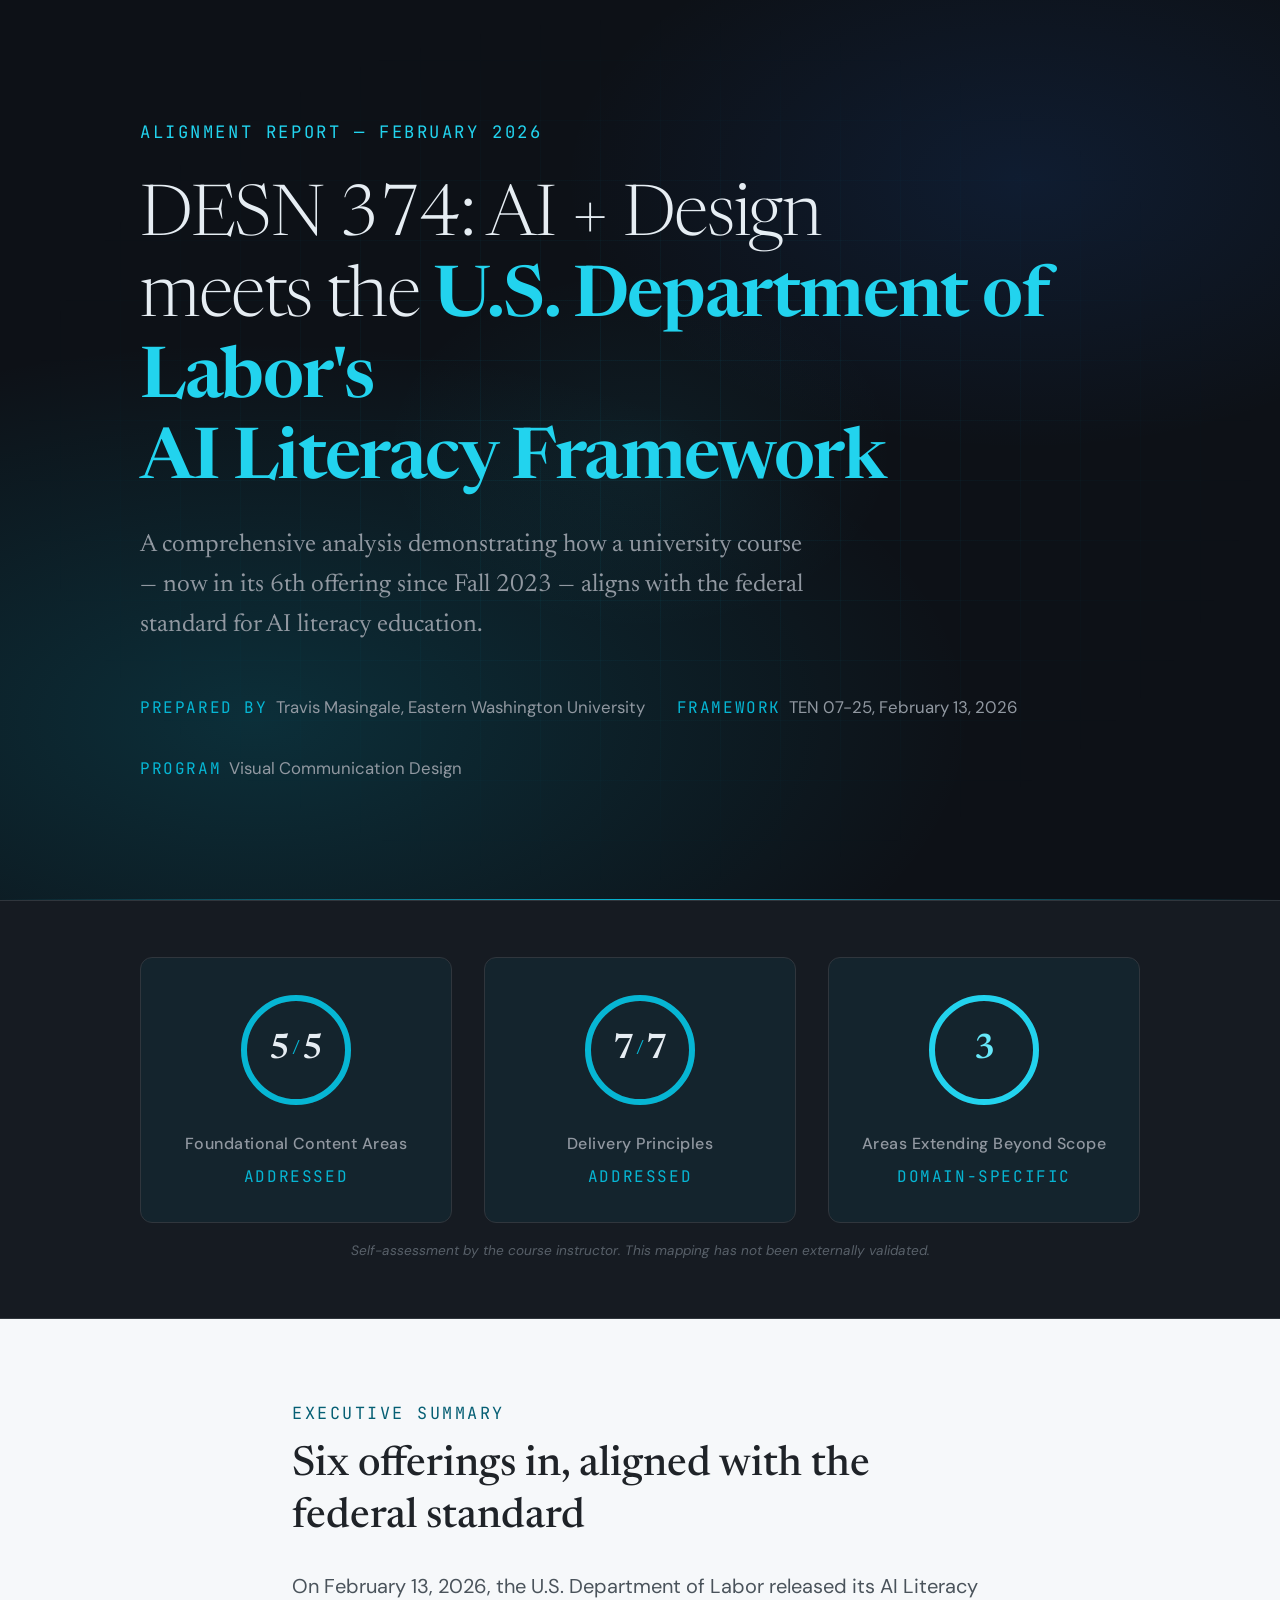
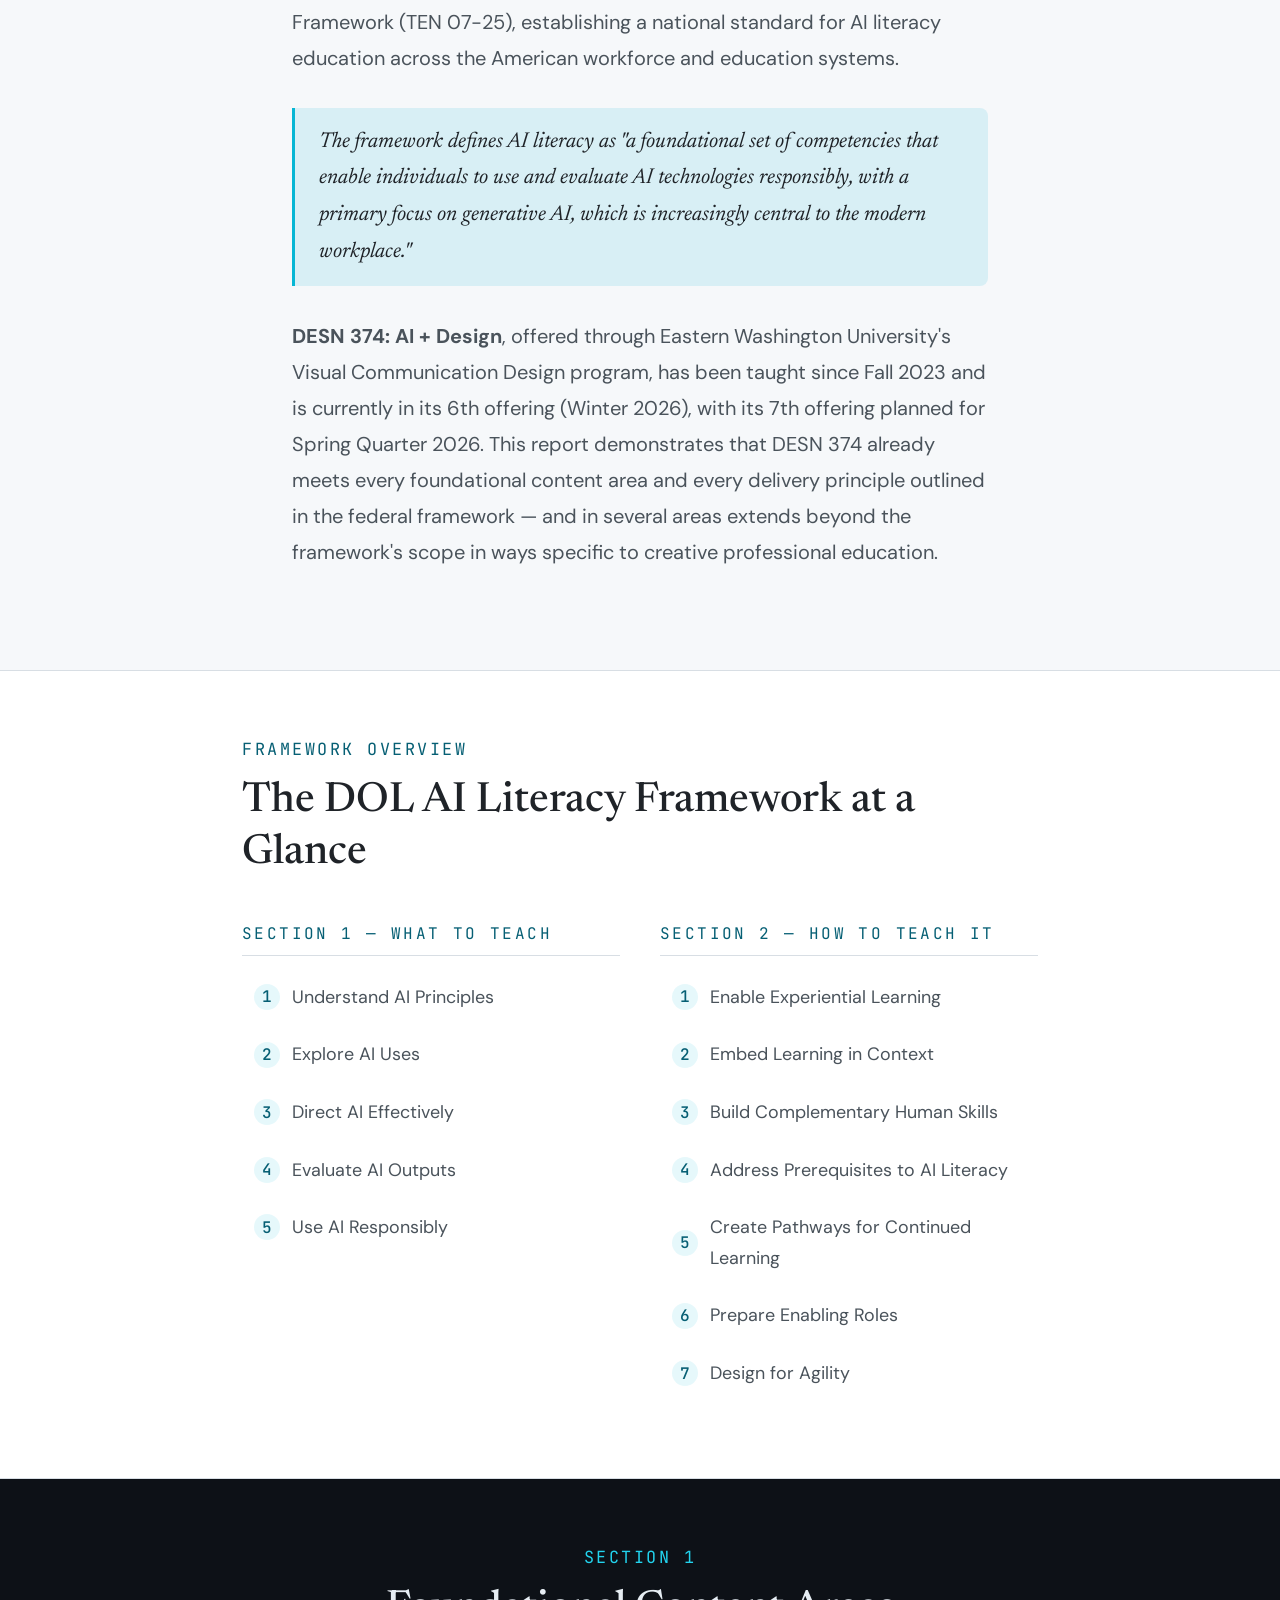
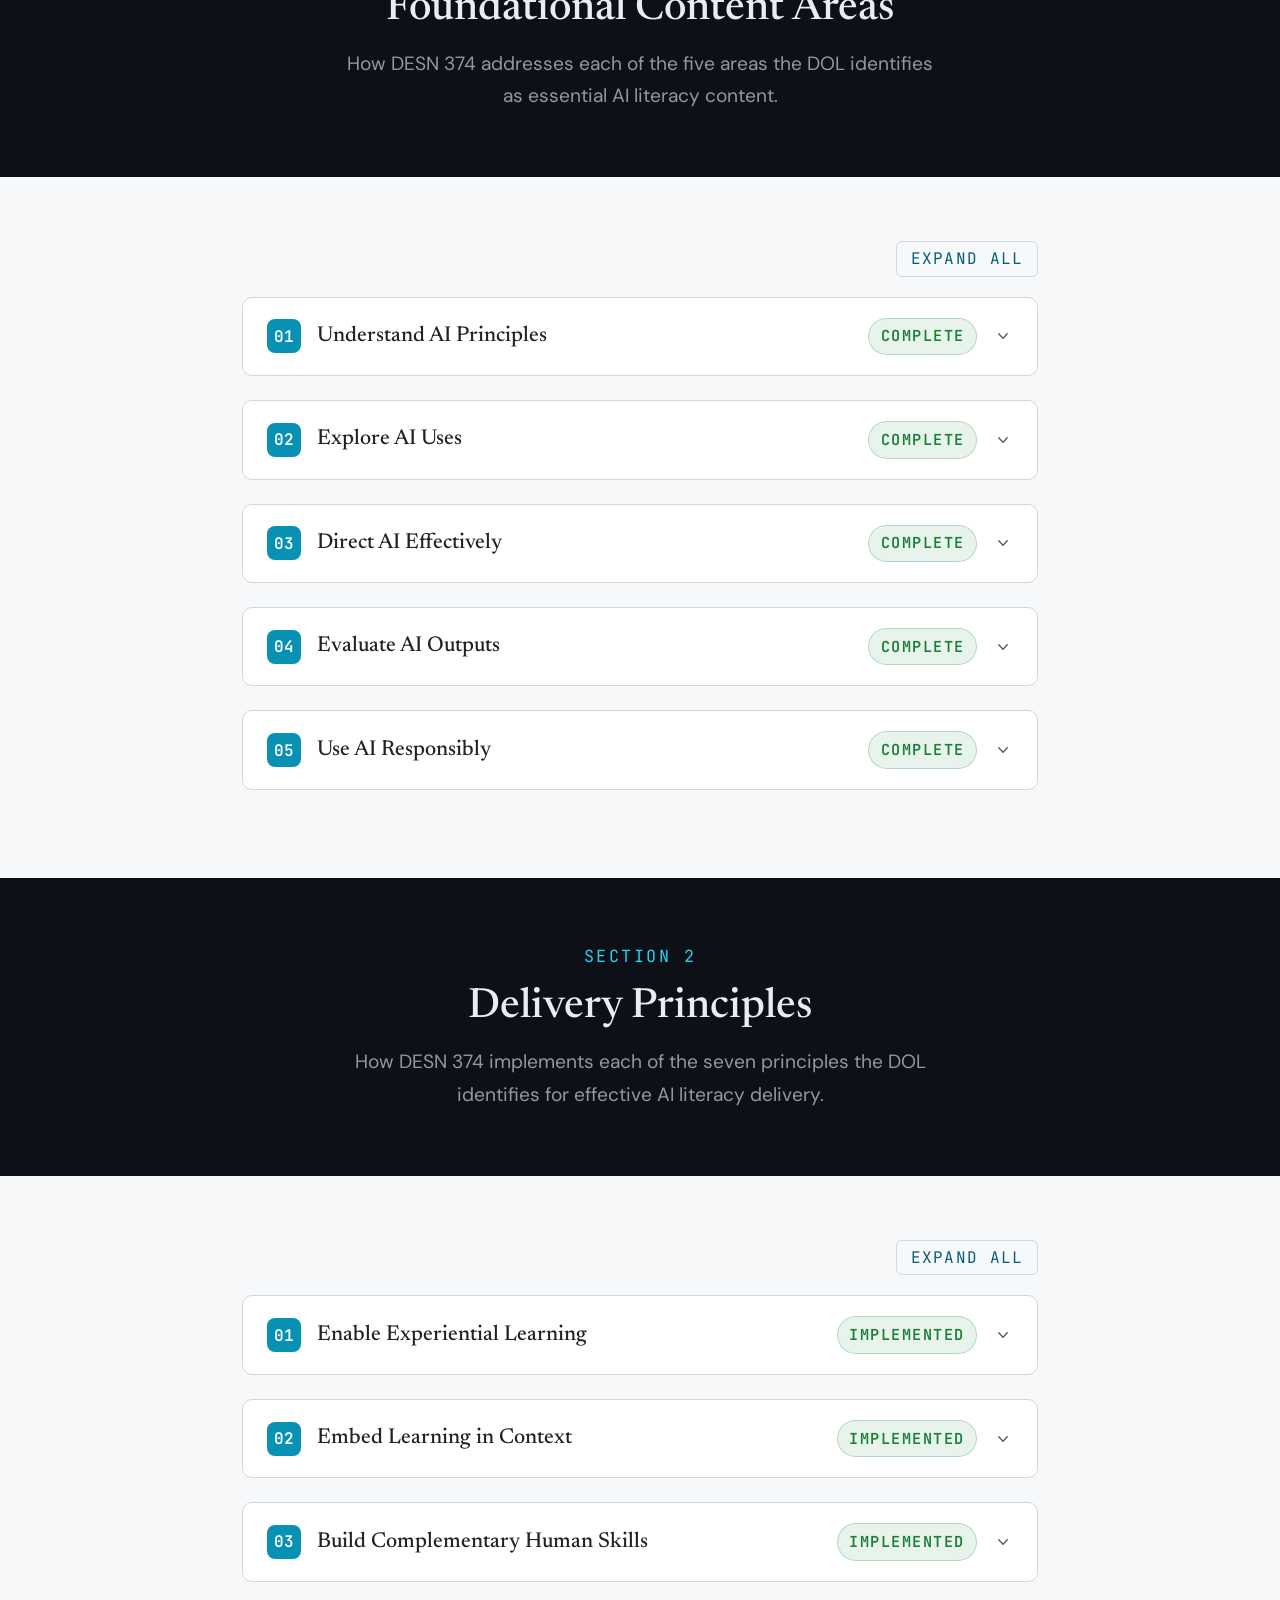
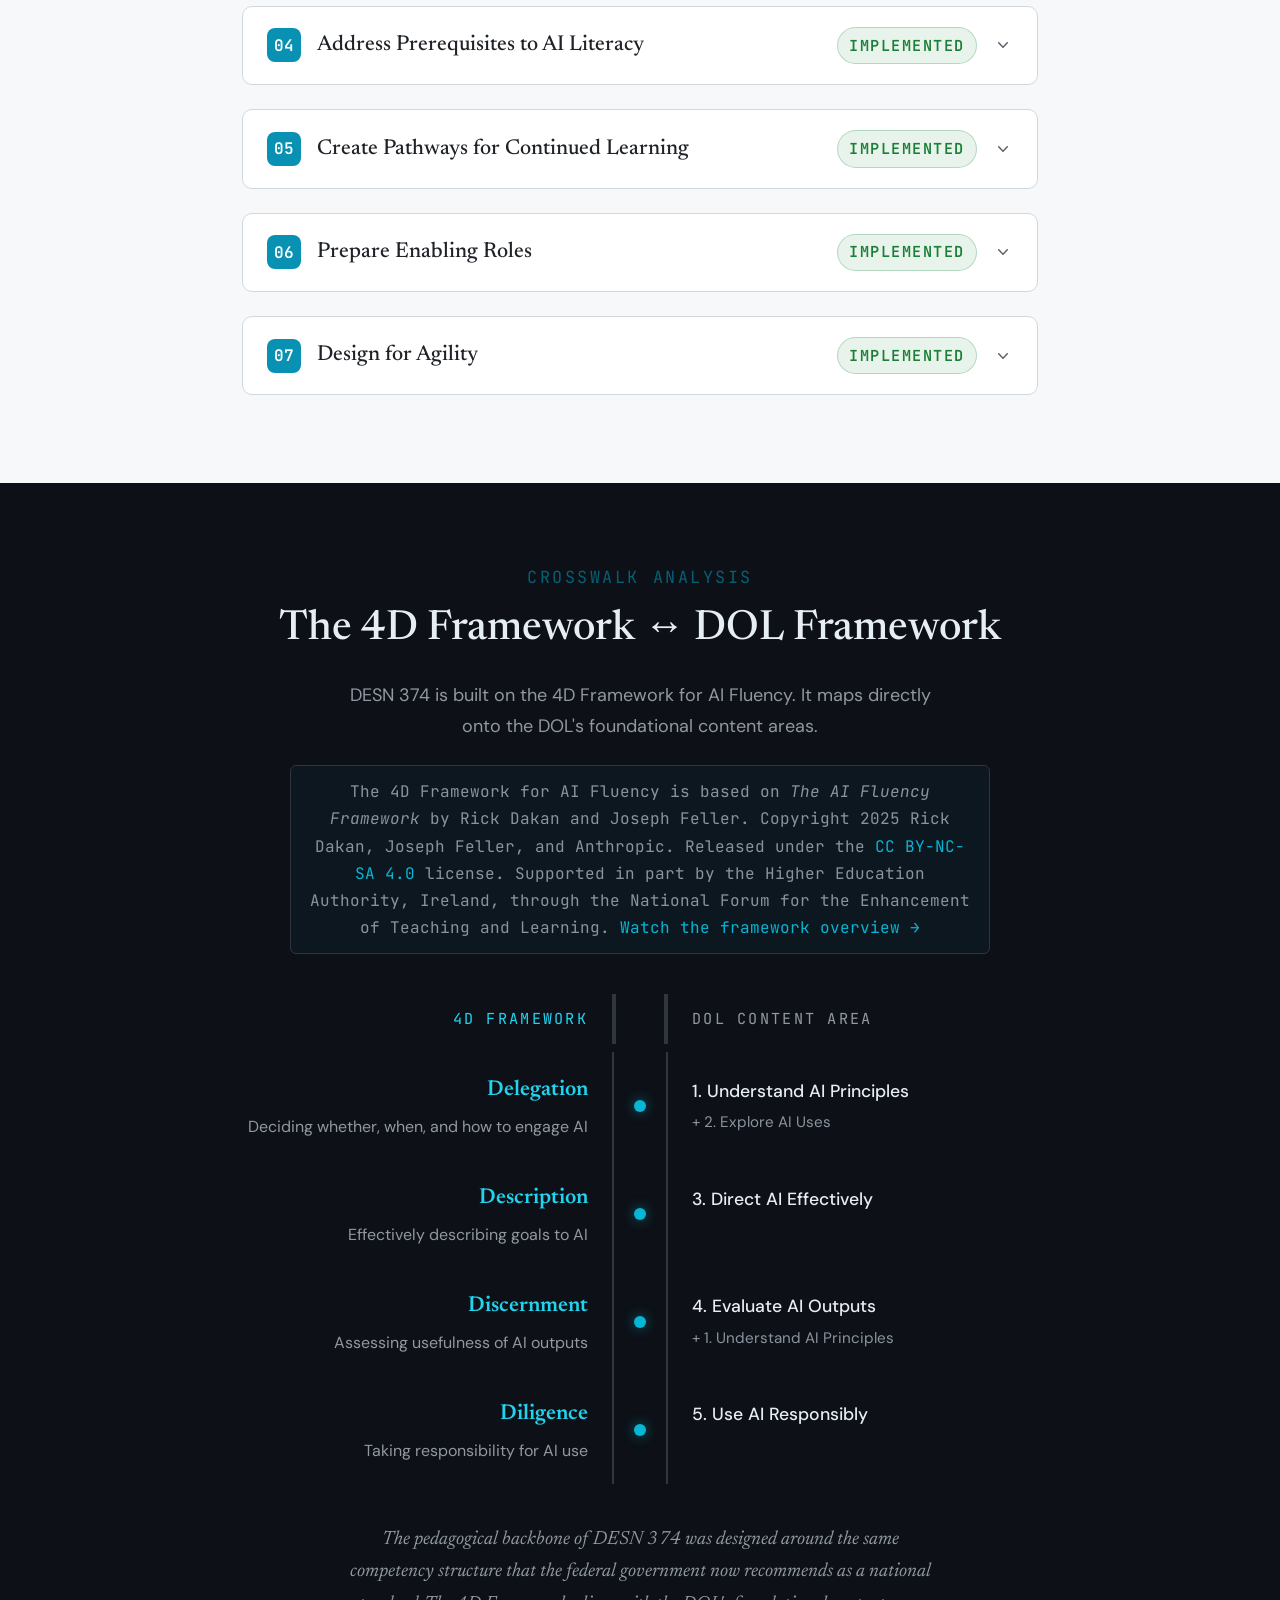
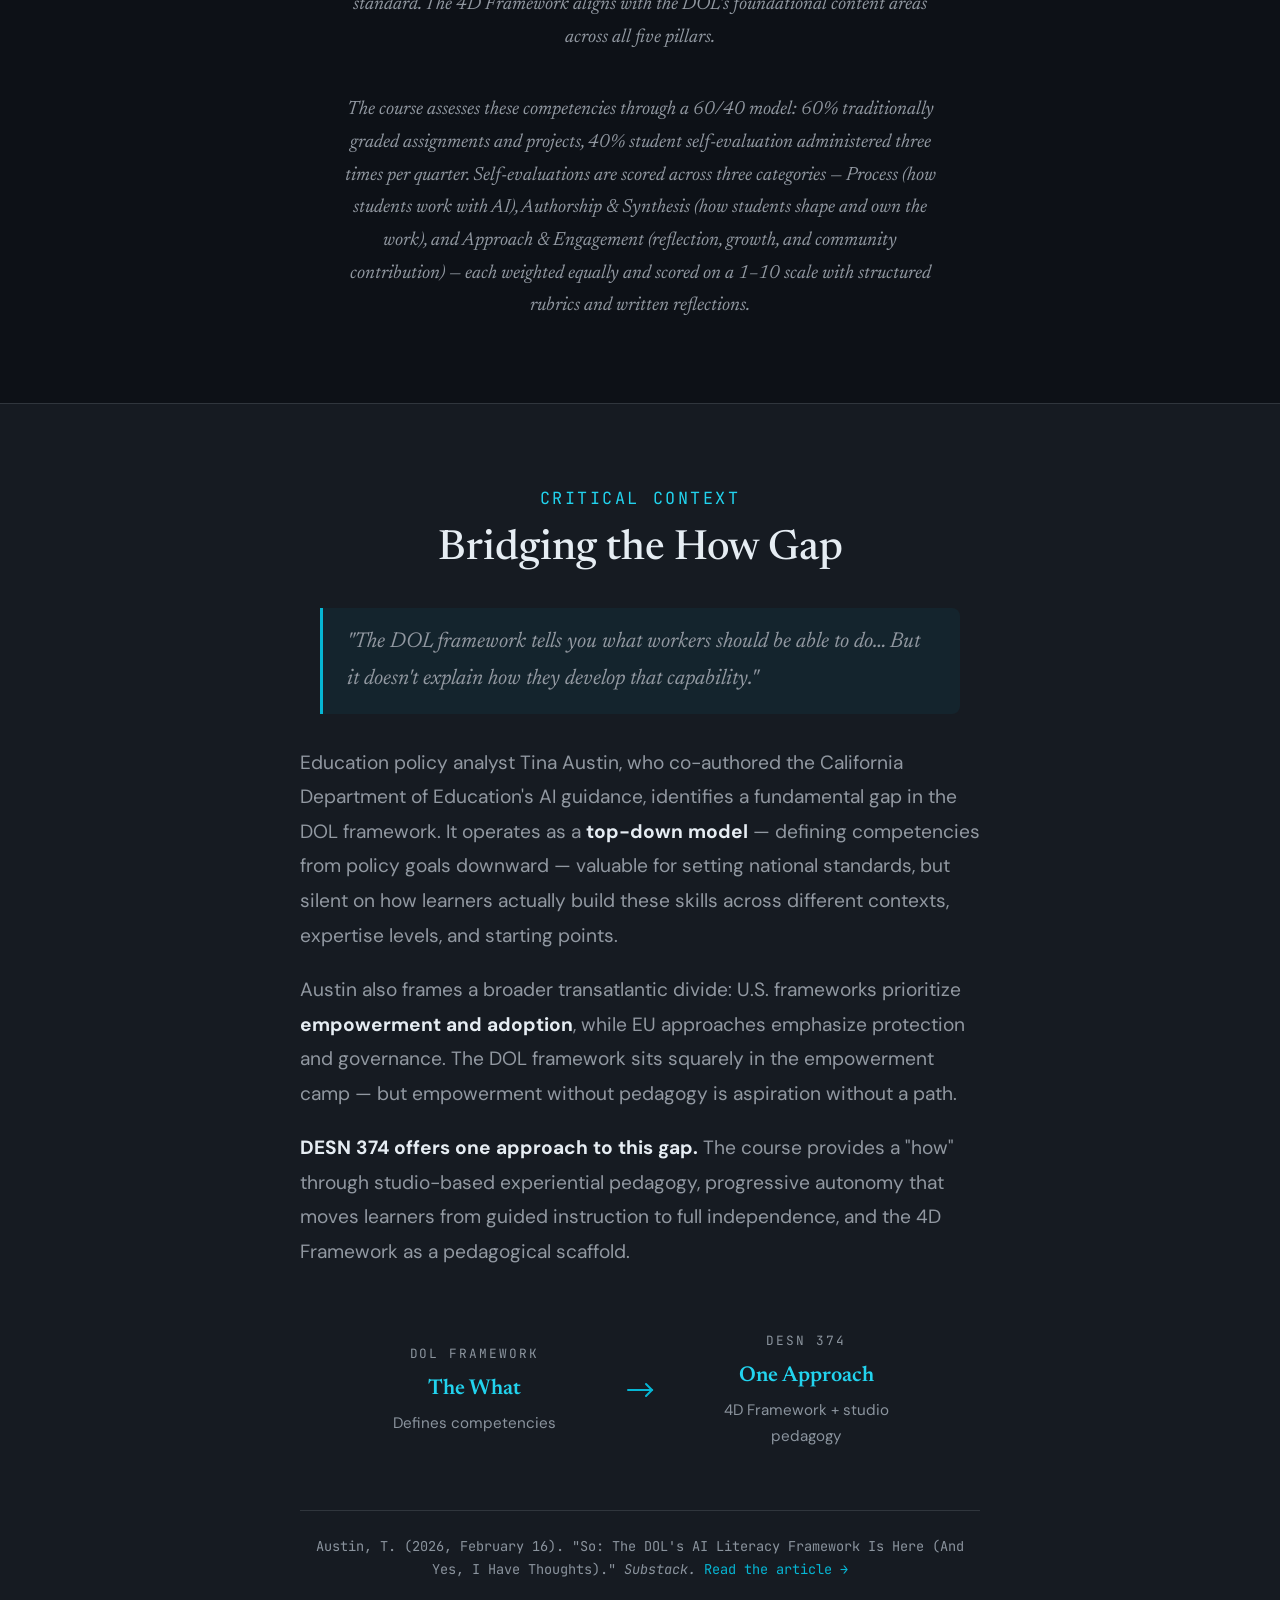
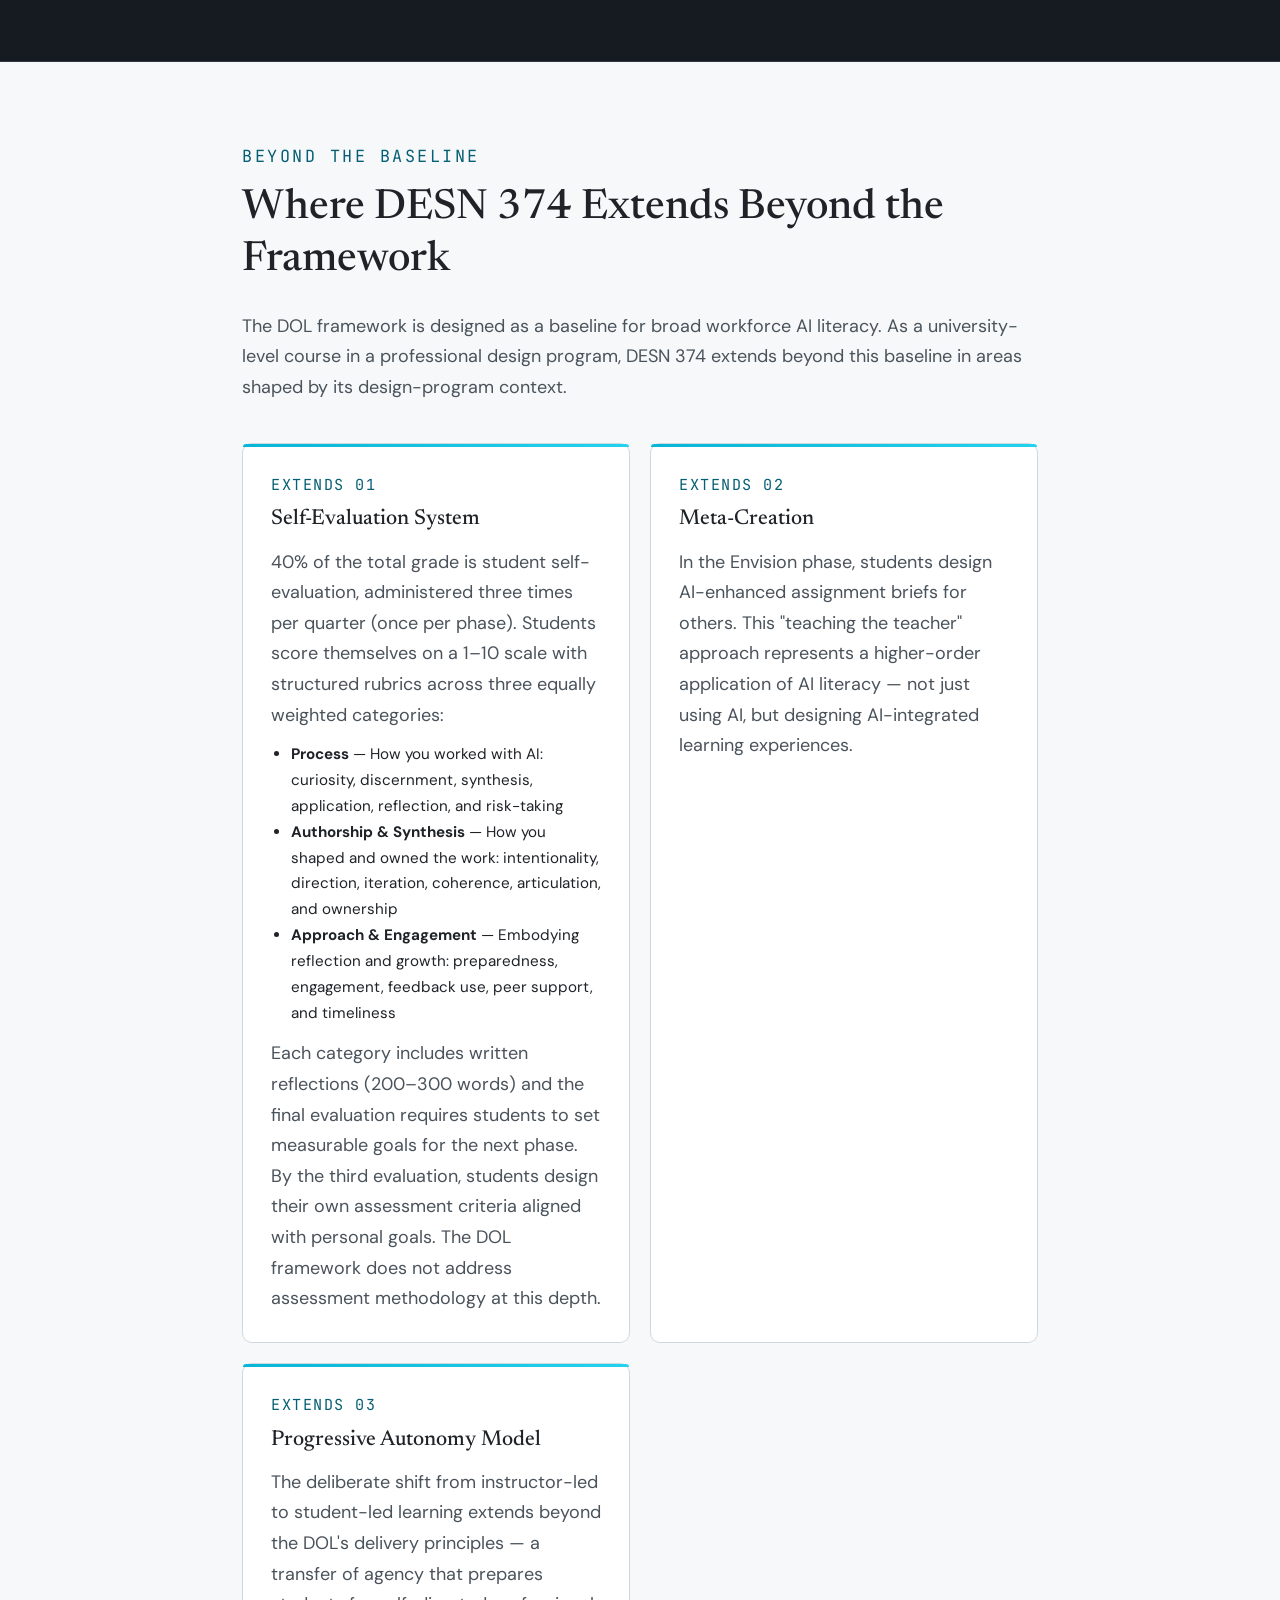
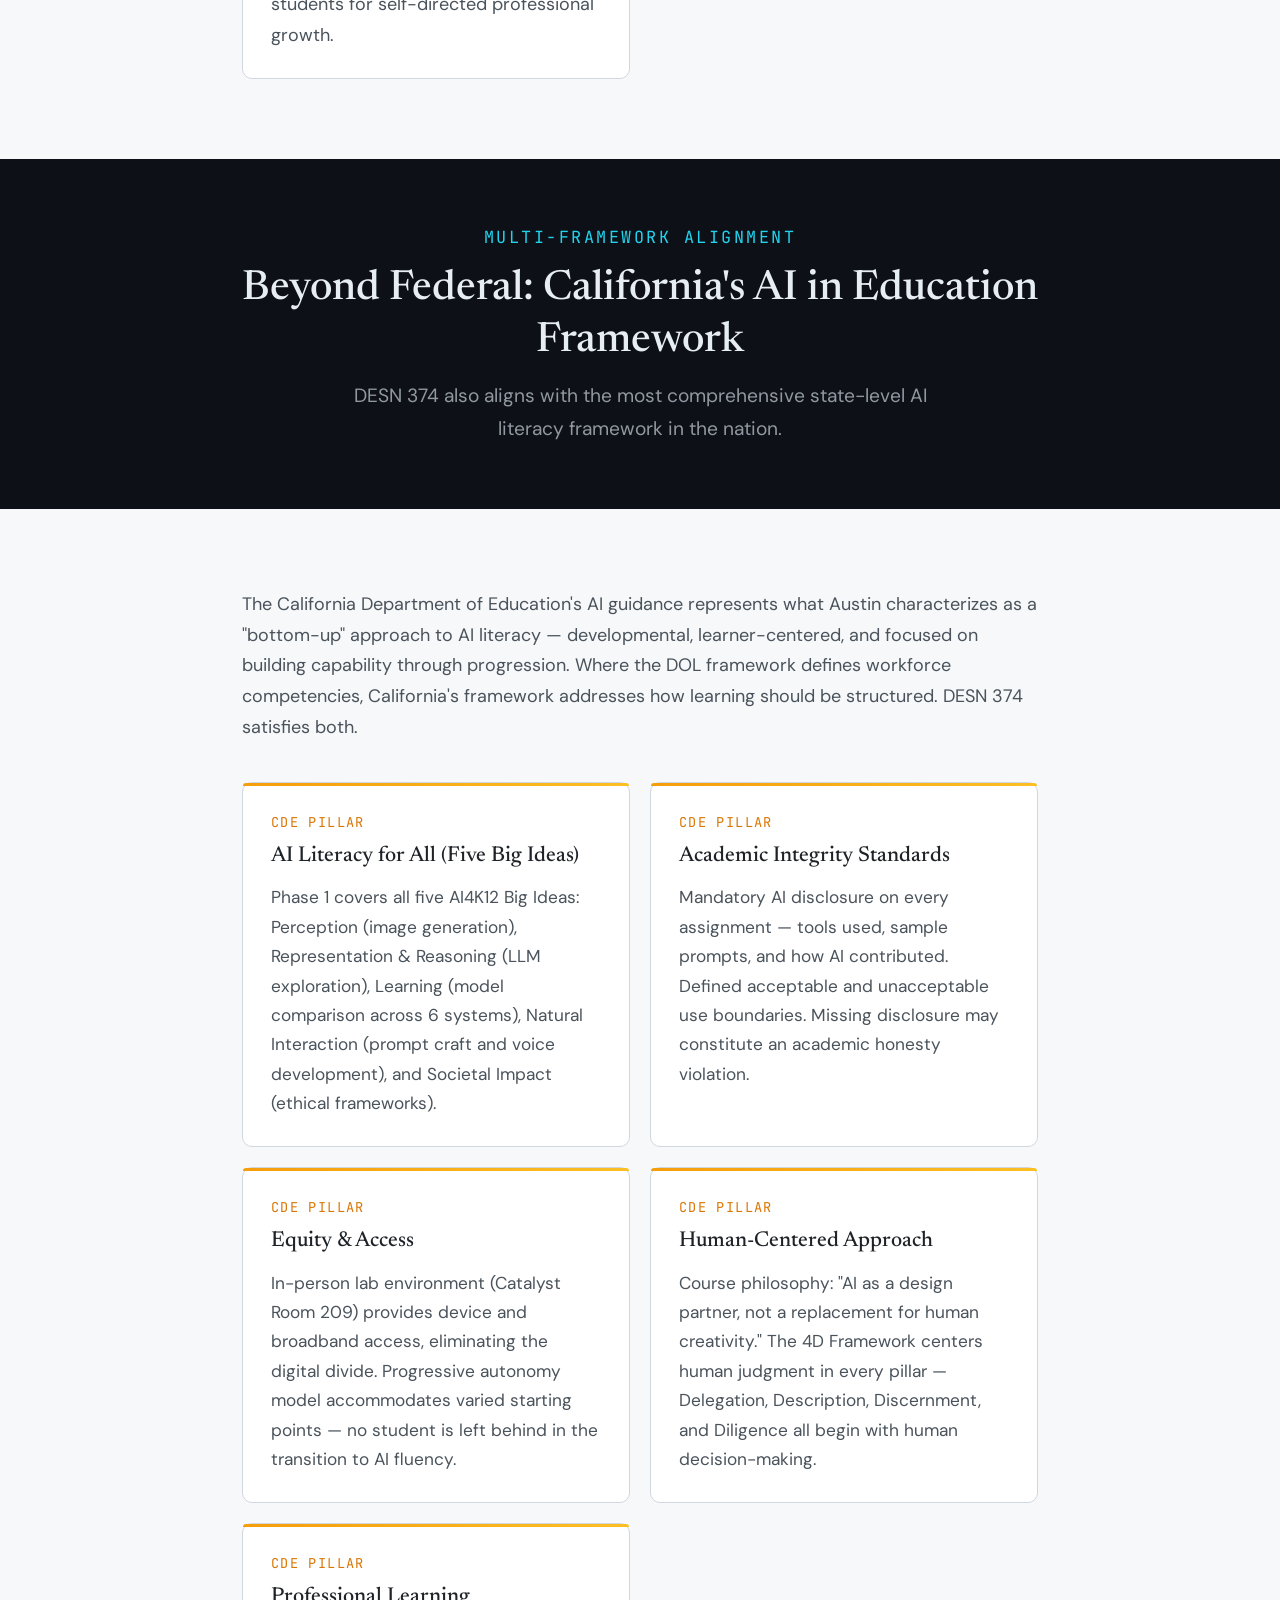
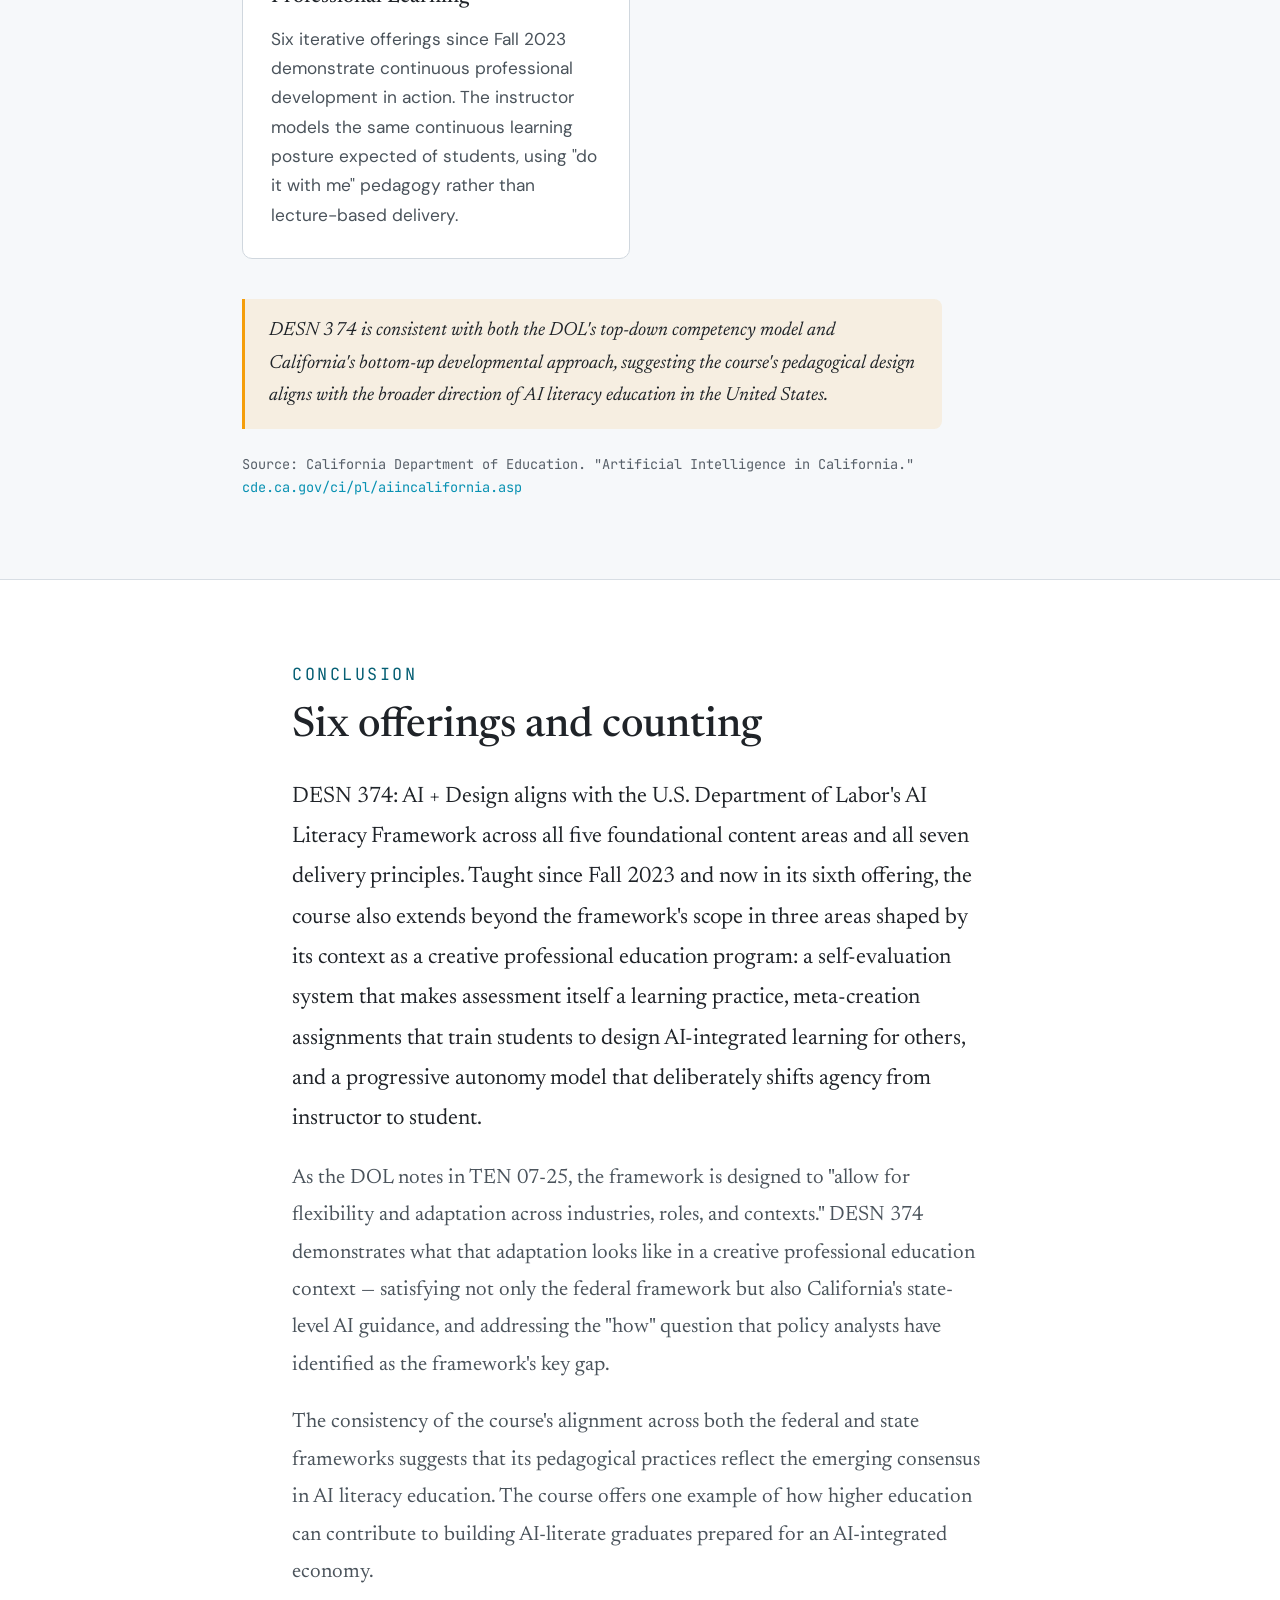
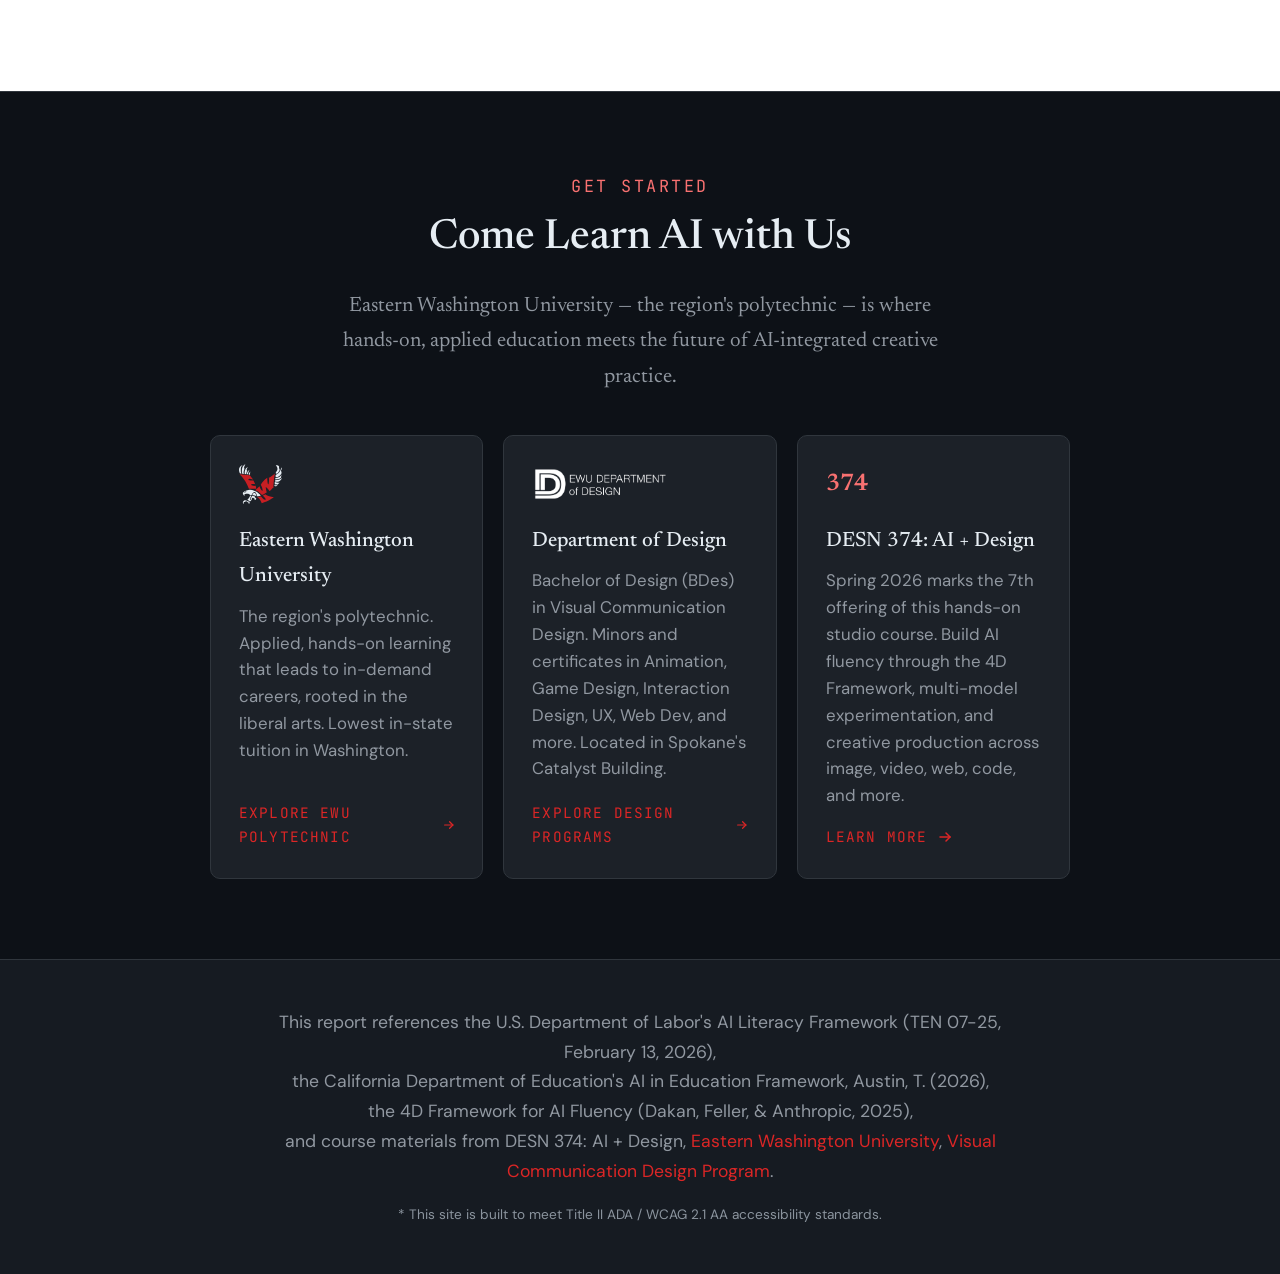
==== commit 9ae1fcfa: "Strip overreach framing; let alignment evidence speak for itself - Replace "anticipated" / "remarkab" ====
--- a/index.html
+++ b/index.html
@@ -22,7 +22,7 @@
   <div class="hero-content">
     <div class="hero-eyebrow">Alignment Report &mdash; February 2026</div>
     <h1 class="hero-title">DESN&nbsp;374: AI&nbsp;+&nbsp;Design<br>meets the <strong>U.S. Department of Labor's<br>AI Literacy Framework</strong></h1>
-    <p class="hero-subtitle">A comprehensive analysis demonstrating how a university course — now in its 6th offering since Fall 2023 — aligns with and exceeds the federal standard for AI literacy education.</p>
+    <p class="hero-subtitle">A comprehensive analysis demonstrating how a university course — now in its 6th offering since Fall 2023 — aligns with the federal standard for AI literacy education.</p>
     <div class="hero-meta">
       <span><span class="label">Prepared by</span> Travis Masingale, Eastern Washington University</span>
       <span><span class="label">Framework</span> TEN 07-25, February 13, 2026</span>
@@ -45,7 +45,7 @@
         <div class="score-number">5<span>/</span>5</div>
       </div>
       <div class="score-label">Foundational Content Areas</div>
-      <div class="score-sublabel">Fully Addressed</div>
+      <div class="score-sublabel">Addressed</div>
     </div>
     <div class="score-card">
       <div class="score-ring">
@@ -56,7 +56,7 @@
         <div class="score-number">7<span>/</span>7</div>
       </div>
       <div class="score-label">Delivery Principles</div>
-      <div class="score-sublabel">Fully Implemented</div>
+      <div class="score-sublabel">Addressed</div>
     </div>
     <div class="score-card">
       <div class="score-ring">
@@ -64,12 +64,13 @@
           <circle class="track" cx="60" cy="60" r="52"/>
           <circle class="fill" cx="60" cy="60" r="52" style="stroke: var(--teal-300);"/>
         </svg>
-        <div class="score-number" style="color: var(--teal-200);">6</div>
-      </div>
-      <div class="score-label">Areas Exceeding the Framework</div>
-      <div class="score-sublabel">Beyond Baseline</div>
-    </div>
-  </div>
+        <div class="score-number" style="color: var(--teal-200);">3</div>
+      </div>
+      <div class="score-label">Areas Extending Beyond Scope</div>
+      <div class="score-sublabel">Domain-Specific</div>
+    </div>
+  </div>
+  <p style="text-align:center;font-size:0.85rem;color:var(--light-fg-subtle);margin-top:1rem;font-style:italic;">Self-assessment by the course instructor. This mapping has not been externally validated.</p>
 </section>
 
 <!-- ============================================
@@ -78,12 +79,12 @@
 <section class="executive-summary" id="main-content">
   <div class="container reveal">
     <span class="section-number">Executive Summary</span>
-    <h2 class="section-title">Six offerings ahead of the federal standard</h2>
+    <h2 class="section-title">Six offerings in, aligned with the federal standard</h2>
     <p>On February 13, 2026, the U.S. Department of Labor released its AI Literacy Framework (TEN 07-25), establishing a national standard for AI literacy education across the American workforce and education systems.</p>
     <div class="definition">
       The framework defines AI literacy as "a foundational set of competencies that enable individuals to use and evaluate AI technologies responsibly, with a primary focus on generative AI, which is increasingly central to the modern workplace."
     </div>
-    <p><strong>DESN 374: AI + Design</strong>, offered through Eastern Washington University's Visual Communication Design program, has been taught since Fall 2023 and is currently in its 6th offering (Winter 2026), with its 7th offering planned for Spring Quarter 2026. This report demonstrates that DESN 374 already meets every foundational content area and every delivery principle outlined in the federal framework &mdash; and in several areas, exceeds it.</p>
+    <p><strong>DESN 374: AI + Design</strong>, offered through Eastern Washington University's Visual Communication Design program, has been taught since Fall 2023 and is currently in its 6th offering (Winter 2026), with its 7th offering planned for Spring Quarter 2026. This report demonstrates that DESN 374 already meets every foundational content area and every delivery principle outlined in the federal framework &mdash; and in several areas extends beyond the framework's scope in ways specific to creative professional education.</p>
   </div>
 </section>
 
@@ -190,7 +191,7 @@
       <div class="content-area-header">
         <span class="ca-number">02</span>
         <span class="ca-title">Explore AI Uses</span>
-        <span class="ca-badge exceeds">Exceeds</span>
+        <span class="ca-badge complete">Complete</span>
         <svg class="ca-chevron" aria-hidden="true" viewBox="0 0 20 20" fill="currentColor"><path fill-rule="evenodd" d="M5.23 7.21a.75.75 0 011.06.02L10 11.168l3.71-3.938a.75.75 0 111.08 1.04l-4.25 4.5a.75.75 0 01-1.08 0l-4.25-4.5a.75.75 0 01.02-1.06z"/></svg>
       </div>
       <div class="content-area-body">
@@ -226,7 +227,7 @@
               </tr>
             </tbody>
           </table>
-          <div class="strength-note"><strong>Strength of Alignment: Complete and Exceeds</strong> &mdash; DESN 374 goes beyond workplace productivity to encompass creative, technical, and multi-modal AI applications across an exceptionally broad tool ecosystem.</div>
+          <div class="strength-note"><strong>Strength of Alignment: Complete</strong> &mdash; DESN 374 addresses all five sub-areas and additionally covers creative, technical, and multi-modal AI applications relevant to its design-program context.</div>
         </div>
       </div>
     </div>
@@ -318,7 +319,7 @@
               </tr>
             </tbody>
           </table>
-          <div class="strength-note"><strong>Strength of Alignment: Complete</strong> &mdash; The self-evaluation system (40% of the total grade) creates a sustained practice of critical output assessment that exceeds typical training approaches.</div>
+          <div class="strength-note"><strong>Strength of Alignment: Complete</strong> &mdash; The self-evaluation system (40% of the total grade) creates a sustained practice of critical output assessment that goes further than the framework specifies.</div>
         </div>
       </div>
     </div>
@@ -745,7 +746,9 @@
     </div>
   </div>
 
-  <p class="crosswalk-note reveal">The pedagogical backbone of DESN 374 was designed around the same competency structure that the federal government now recommends as a national standard. The 4D Framework anticipated the DOL's foundational content areas with remarkable precision.</p>
+  <p class="crosswalk-note reveal">The pedagogical backbone of DESN 374 was designed around the same competency structure that the federal government now recommends as a national standard. The 4D Framework aligns with the DOL's foundational content areas across all five pillars.</p>
+
+  <p class="crosswalk-note reveal">The course assesses these competencies through a 60/40 model: 60% traditionally graded assignments and projects, 40% student self-evaluation administered three times per quarter. Self-evaluations are scored across three categories &mdash; Process (how students work with AI), Authorship &amp; Synthesis (how students shape and own the work), and Approach &amp; Engagement (reflection, growth, and community contribution) &mdash; each weighted equally and scored on a 1&ndash;10 scale with structured rubrics and written reflections.</p>
 </section>
 
 <!-- ============================================
@@ -766,7 +769,7 @@
 
     <p class="analysis reveal">Austin also frames a broader transatlantic divide: U.S. frameworks prioritize <strong>empowerment and adoption</strong>, while EU approaches emphasize protection and governance. The DOL framework sits squarely in the empowerment camp &mdash; but empowerment without pedagogy is aspiration without a path.</p>
 
-    <p class="analysis reveal"><strong>DESN 374 answers this critique directly.</strong> The course provides the "how" through studio-based experiential pedagogy, progressive autonomy that moves learners from guided instruction to full independence, and the 4D Framework as a pedagogical scaffold. Where the DOL defines the destination, DESN 374 builds the road.</p>
+    <p class="analysis reveal"><strong>DESN 374 offers one approach to this gap.</strong> The course provides a "how" through studio-based experiential pedagogy, progressive autonomy that moves learners from guided instruction to full independence, and the 4D Framework as a pedagogical scaffold.</p>
   </div>
 
   <div class="bridge-visual reveal">
@@ -780,7 +783,7 @@
     </div>
     <div class="bridge-side">
       <div class="bridge-label">DESN 374</div>
-      <div class="bridge-value">The How</div>
+      <div class="bridge-value">One Approach</div>
       <div class="bridge-desc">4D Framework + studio pedagogy</div>
     </div>
   </div>
@@ -796,46 +799,34 @@
 <section class="exceeds-section">
   <div class="container">
     <span class="section-number">Beyond the Baseline</span>
-    <h2 class="section-title">Where DESN 374 Exceeds the Framework</h2>
-    <p class="exceeds-intro">The DOL framework is designed as a baseline for broad workforce AI literacy. DESN 374, as a university-level course in a professional design program, goes beyond this baseline in several significant ways.</p>
+    <h2 class="section-title">Where DESN 374 Extends Beyond the Framework</h2>
+    <p class="exceeds-intro">The DOL framework is designed as a baseline for broad workforce AI literacy. As a university-level course in a professional design program, DESN 374 extends beyond this baseline in areas shaped by its design-program context.</p>
   </div>
   <div class="container">
     <div class="exceeds-grid">
 
       <div class="exceeds-card reveal">
-        <div class="ec-number">Exceeds 01</div>
+        <div class="ec-number">Extends 01</div>
         <h3>Self-Evaluation System</h3>
-        <p>40% of the grade is self-evaluation. Students progressively take ownership of their own assessment criteria &mdash; by the final evaluation, they design their own rubrics aligned with personal goals. The DOL framework does not address assessment methodology at this depth.</p>
+        <p>40% of the total grade is student self-evaluation, administered three times per quarter (once per phase). Students score themselves on a 1&ndash;10 scale with structured rubrics across three equally weighted categories:</p>
+        <ul style="margin:0.75rem 0;padding-left:1.25rem;font-size:0.95rem;">
+          <li><strong>Process</strong> &mdash; How you worked with AI: curiosity, discernment, synthesis, application, reflection, and risk-taking</li>
+          <li><strong>Authorship &amp; Synthesis</strong> &mdash; How you shaped and owned the work: intentionality, direction, iteration, coherence, articulation, and ownership</li>
+          <li><strong>Approach &amp; Engagement</strong> &mdash; Embodying reflection and growth: preparedness, engagement, feedback use, peer support, and timeliness</li>
+        </ul>
+        <p>Each category includes written reflections (200&ndash;300 words) and the final evaluation requires students to set measurable goals for the next phase. By the third evaluation, students design their own assessment criteria aligned with personal goals. The DOL framework does not address assessment methodology at this depth.</p>
       </div>
 
       <div class="exceeds-card reveal">
-        <div class="ec-number">Exceeds 02</div>
+        <div class="ec-number">Extends 02</div>
         <h3>Meta-Creation</h3>
         <p>In the Envision phase, students design AI-enhanced assignment briefs for others. This "teaching the teacher" approach represents a higher-order application of AI literacy &mdash; not just using AI, but designing AI-integrated learning experiences.</p>
       </div>
 
       <div class="exceeds-card reveal">
-        <div class="ec-number">Exceeds 03</div>
-        <h3>Multi-Modal Creative Production</h3>
-        <p>While the DOL framework focuses on workplace productivity, DESN 374 encompasses image generation, video production, web development, interactive design, and cross-platform creative systems &mdash; a significantly broader and more ambitious scope.</p>
-      </div>
-
-      <div class="exceeds-card reveal">
-        <div class="ec-number">Exceeds 04</div>
-        <h3>Research Paper Requirement</h3>
-        <p>The Deep Dive research paper (3,000&ndash;5,000 words, 10+ sources) adds scholarly rigor not contemplated by the DOL's workforce-training orientation. Students connect creative practice to design theory and critical analysis.</p>
-      </div>
-
-      <div class="exceeds-card reveal">
-        <div class="ec-number">Exceeds 05</div>
-        <h3>Portfolio-Ready Artifacts</h3>
-        <p>While the DOL framework aims to produce AI-literate workers, DESN 374 produces portfolio-ready creative professionals with documented AI collaboration processes. Every project is designed to be professionally presentable.</p>
-      </div>
-
-      <div class="exceeds-card reveal">
-        <div class="ec-number">Exceeds 06</div>
+        <div class="ec-number">Extends 03</div>
         <h3>Progressive Autonomy Model</h3>
-        <p>The deliberate shift from instructor-led to student-led learning is a sophisticated pedagogical approach that exceeds the DOL's delivery principles &mdash; a transfer of agency that prepares students for self-directed professional growth.</p>
+        <p>The deliberate shift from instructor-led to student-led learning extends beyond the DOL's delivery principles &mdash; a transfer of agency that prepares students for self-directed professional growth.</p>
       </div>
 
     </div>
@@ -890,7 +881,7 @@
     </div>
 
     <div class="cde-synthesis reveal">
-      DESN 374 satisfies both the DOL's top-down competency model and California's bottom-up developmental approach simultaneously &mdash; evidence that the course's pedagogical design is robust enough to meet multiple independent frameworks.
+      DESN 374 is consistent with both the DOL's top-down competency model and California's bottom-up developmental approach, suggesting the course's pedagogical design aligns with the broader direction of AI literacy education in the United States.
     </div>
 
     <div class="cde-source reveal">
@@ -905,10 +896,10 @@
 <section class="conclusion">
   <div class="container reveal" style="max-width:760px;">
     <span class="section-number">Conclusion</span>
-    <h2 class="section-title">A model implementation, six offerings and counting</h2>
-    <p>DESN 374: AI + Design is not merely aligned with the U.S. Department of Labor's AI Literacy Framework &mdash; it is a model implementation that anticipated federal priorities across six offerings since Fall 2023. The course addresses every foundational content area, implements every delivery principle, and extends beyond the framework in areas of assessment, meta-creation, multi-modal production, scholarly rigor, professional preparation, and pedagogical sophistication.</p>
-    <p>As the DOL notes in TEN 07-25, the framework is designed to "allow for flexibility and adaptation across industries, roles, and contexts." DESN 374 demonstrates what that adaptation looks like in a creative professional education context &mdash; satisfying not only the federal framework but also California's state-level AI guidance, and answering the critical "how" question that policy analysts have identified as the framework's key gap.</p>
-    <p>The convergence of multiple independent frameworks around the same pedagogical practices is not coincidental &mdash; it is evidence that DESN 374 is built on sound principles. The course offers a compelling case study for how higher education can lead in building AI-literate graduates ready for an AI-driven economy.</p>
+    <h2 class="section-title">Six offerings and counting</h2>
+    <p>DESN 374: AI + Design aligns with the U.S. Department of Labor's AI Literacy Framework across all five foundational content areas and all seven delivery principles. Taught since Fall 2023 and now in its sixth offering, the course also extends beyond the framework's scope in three areas shaped by its context as a creative professional education program: a self-evaluation system that makes assessment itself a learning practice, meta-creation assignments that train students to design AI-integrated learning for others, and a progressive autonomy model that deliberately shifts agency from instructor to student.</p>
+    <p>As the DOL notes in TEN 07-25, the framework is designed to "allow for flexibility and adaptation across industries, roles, and contexts." DESN 374 demonstrates what that adaptation looks like in a creative professional education context &mdash; satisfying not only the federal framework but also California's state-level AI guidance, and addressing the "how" question that policy analysts have identified as the framework's key gap.</p>
+    <p>The consistency of the course's alignment across both the federal and state frameworks suggests that its pedagogical practices reflect the emerging consensus in AI literacy education. The course offers one example of how higher education can contribute to building AI-literate graduates prepared for an AI-integrated economy.</p>
   </div>
 </section>
 
